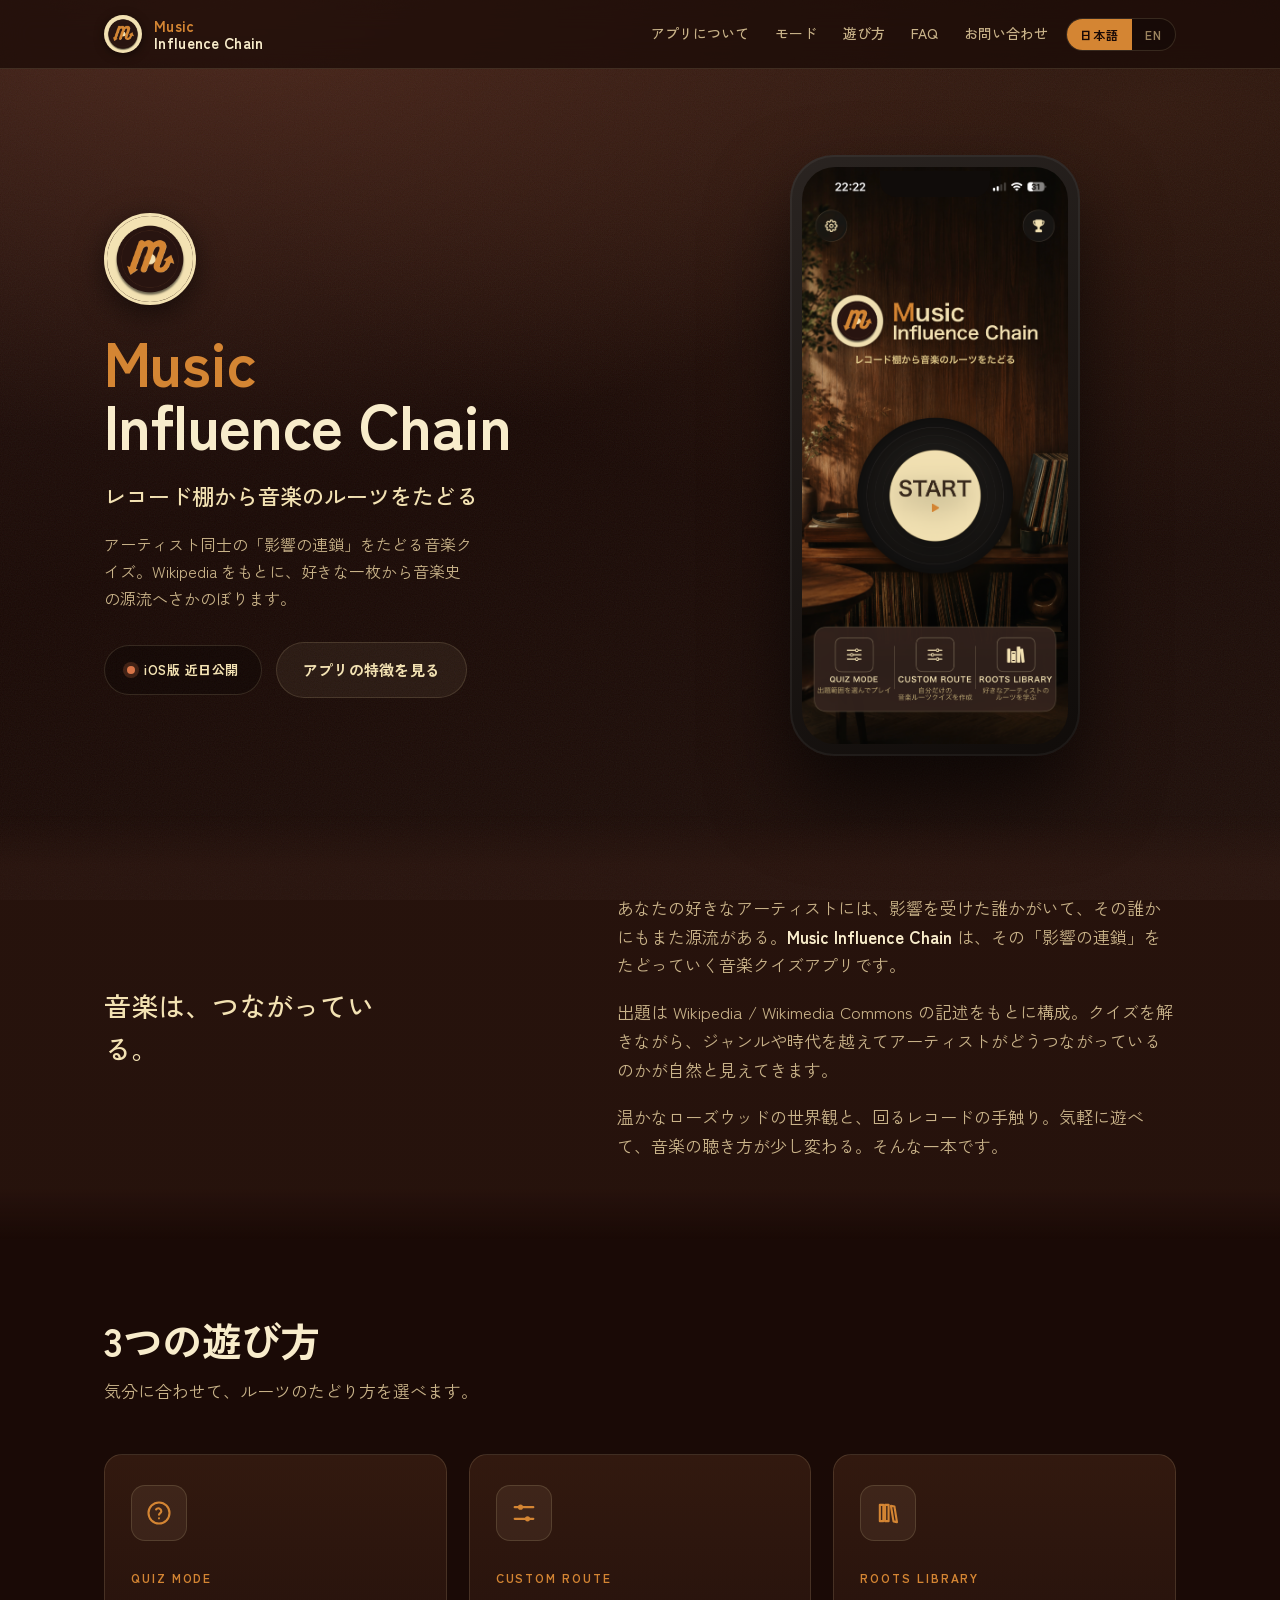
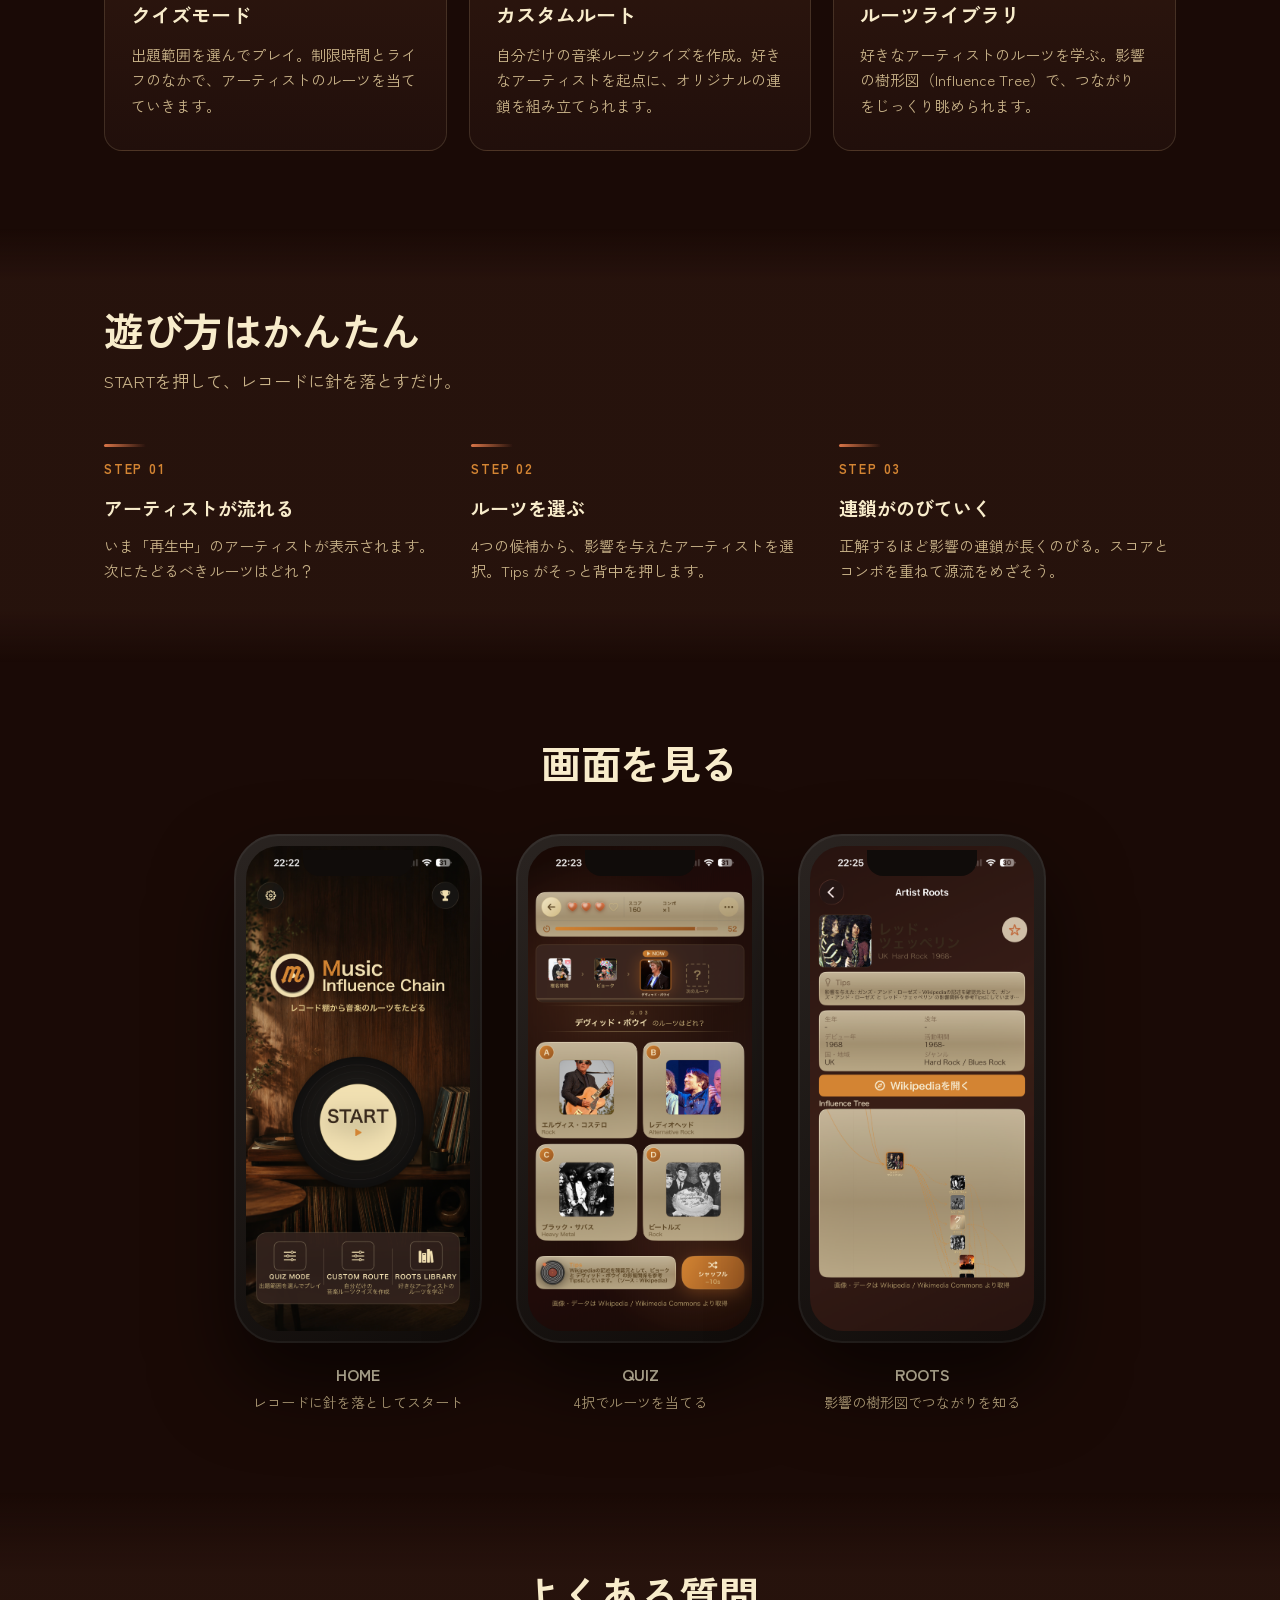
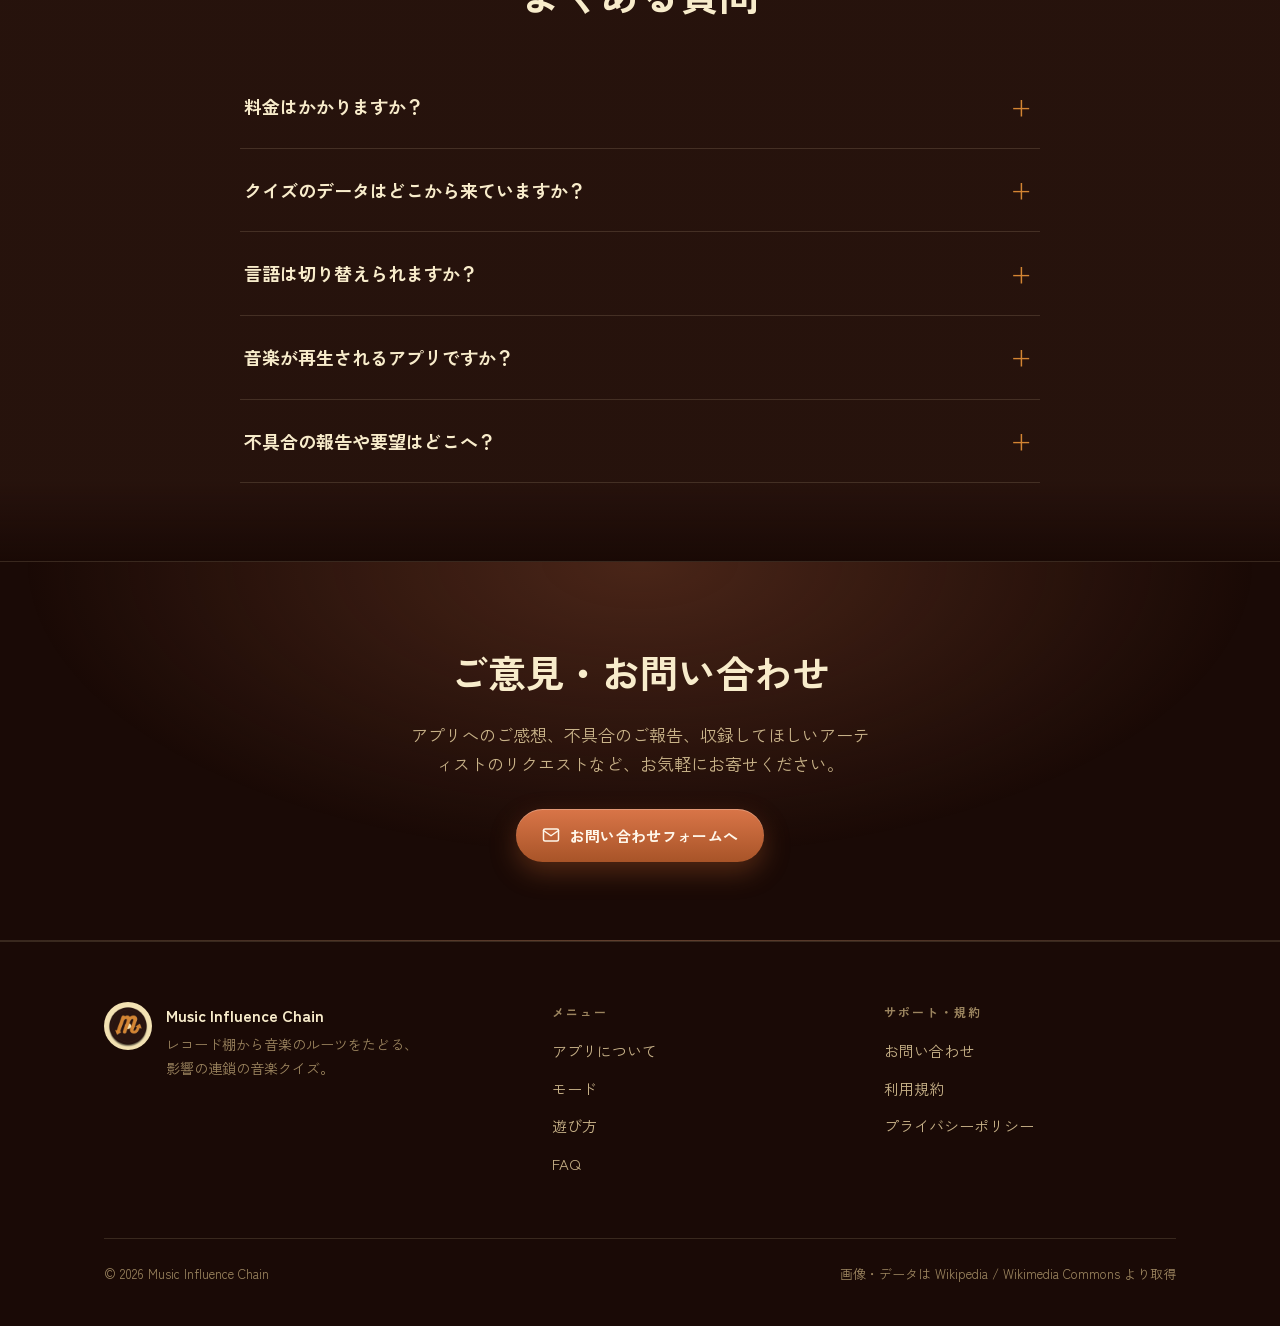
==== index.html @ d3d1826c "LPサイトの全ファイルを追加（index.html、プライバシーポリシー、利用規約、assets） Co-Authored-By: Claude Sonnet 4.6 <noreply@anthrop" ====
<!DOCTYPE html>
<html lang="ja" data-lang="ja">
<head>
  <meta charset="UTF-8" />
  <meta name="viewport" content="width=device-width, initial-scale=1.0" />
  <title>Music Influence Chain</title>
  <meta name="description" content="アーティスト同士の影響の連鎖をたどる音楽クイズアプリ。Wikipedia をもとに、好きな一枚から音楽史の源流へ。 / A music quiz tracing the chain of influence between artists." />
  <link rel="icon" type="image/png" href="assets/img/logo.png" />
  <link rel="preconnect" href="https://fonts.googleapis.com" />
  <link rel="preconnect" href="https://fonts.gstatic.com" crossorigin />
  <link href="https://fonts.googleapis.com/css2?family=Zen+Kaku+Gothic+New:wght@400;500;700;900&display=swap" rel="stylesheet" />
  <link rel="stylesheet" href="assets/css/style.css?v=2" />
</head>
<body data-title-ja="Music Influence Chain — 音楽のルーツをたどる" data-title-en="Music Influence Chain — Trace the roots of music">
  <div class="bg-ambient"></div>
  <div class="bg-grain"></div>

  <!-- ============ Header ============ -->
  <header class="site-header">
    <div class="wrap">
      <a class="brand" href="index.html">
        <img src="assets/img/logo.png" alt="Music Influence Chain" />
        <span class="brand-name"><b>Music</b><br />Influence Chain</span>
      </a>
      <nav class="nav">
        <a href="#about"><span class="lang-ja">アプリについて</span><span class="lang-en">About</span></a>
        <a href="#modes"><span class="lang-ja">モード</span><span class="lang-en">Modes</span></a>
        <a href="#how"><span class="lang-ja">遊び方</span><span class="lang-en">How it works</span></a>
        <a href="#faq"><span class="lang-ja">FAQ</span><span class="lang-en">FAQ</span></a>
        <a href="https://forms.gle/2GQbnnwkBEz3miRp9" target="_blank" rel="noopener"><span class="lang-ja">お問い合わせ</span><span class="lang-en">Contact</span></a>
      </nav>
      <div class="lang-switch" role="group" aria-label="Language">
        <button data-lang="ja" type="button">日本語</button>
        <button data-lang="en" type="button">EN</button>
      </div>
    </div>
  </header>

  <!-- ============ Hero ============ -->
  <section class="hero">
    <div class="wrap">
      <div class="hero-copy reveal">
        <img class="hero-emblem" src="assets/img/logo.png" alt="" />
        <h1><span class="m1">Music</span><span class="m2">Influence Chain</span></h1>
        <p class="tagline">
          <span class="lang-ja">レコード棚から音楽のルーツをたどる</span>
          <span class="lang-en">Trace the roots of music, one record at a time</span>
        </p>
        <p class="sub">
          <span class="lang-ja">アーティスト同士の「影響の連鎖」をたどる音楽クイズ。Wikipedia をもとに、好きな一枚から音楽史の源流へさかのぼります。</span>
          <span class="lang-en">A music quiz that follows the chain of influence between artists. Powered by Wikipedia, it lets you start from a record you love and travel back to the source of music history.</span>
        </p>
        <div class="hero-cta">
          <span class="coming-soon">
            <span class="dot"></span>
            <span class="lang-ja">iOS版 近日公開</span>
            <span class="lang-en">Coming soon on iOS</span>
          </span>
          <a class="btn btn-ghost" href="#about">
            <span class="lang-ja">アプリの特徴を見る</span>
            <span class="lang-en">See what it does</span>
          </a>
        </div>
      </div>
      <div class="hero-art reveal">
        <div class="phone phone-float">
          <img src="assets/img/screen-home.png" alt="Music Influence Chain home screen" />
        </div>
      </div>
    </div>
  </section>

  <!-- ============ About ============ -->
  <section id="about" class="section-alt">
    <div class="wrap about-grid">
      <p class="lead reveal">
        <span class="lang-ja">音楽は、つながっている。</span>
        <span class="lang-en">All music is connected.</span>
      </p>
      <div class="body reveal">
        <p>
          <span class="lang-ja">あなたの好きなアーティストには、影響を受けた誰かがいて、その誰かにもまた源流がある。<strong>Music Influence Chain</strong> は、その「影響の連鎖」をたどっていく音楽クイズアプリです。</span>
          <span class="lang-en">Every artist you love was shaped by someone before them — and that someone had roots too. <strong>Music Influence Chain</strong> is a music quiz app for tracing those chains of influence, link by link.</span>
        </p>
        <p>
          <span class="lang-ja">出題は Wikipedia / Wikimedia Commons の記述をもとに構成。クイズを解きながら、ジャンルや時代を越えてアーティストがどうつながっているのかが自然と見えてきます。</span>
          <span class="lang-en">Questions are built from descriptions on Wikipedia and Wikimedia Commons. As you play, you start to see how artists connect across genres and eras — naturally, without studying.</span>
        </p>
        <p>
          <span class="lang-ja">温かなローズウッドの世界観と、回るレコードの手触り。気軽に遊べて、音楽の聴き方が少し変わる。そんな一本です。</span>
          <span class="lang-en">Wrapped in a warm rosewood world and the tactile feel of a spinning record, it's easy to pick up — and it just might change how you listen to music.</span>
        </p>
      </div>
    </div>
  </section>

  <!-- ============ Modes ============ -->
  <section id="modes">
    <div class="wrap">
      <div class="section-head reveal">
        <h2>
          <span class="lang-ja">3つの遊び方</span>
          <span class="lang-en">Three ways to play</span>
        </h2>
        <p>
          <span class="lang-ja">気分に合わせて、ルーツのたどり方を選べます。</span>
          <span class="lang-en">Pick how you want to trace the roots, depending on your mood.</span>
        </p>
      </div>
      <div class="modes">
        <div class="mode-card reveal">
          <div class="mode-ico">
            <svg viewBox="0 0 24 24" fill="none" stroke="currentColor" stroke-width="1.8" stroke-linecap="round" stroke-linejoin="round"><circle cx="12" cy="12" r="9"/><path d="M9.5 9a2.5 2.5 0 0 1 4.5 1.5c0 1.5-2 2-2 3"/><line x1="12" y1="16.5" x2="12" y2="16.6"/></svg>
          </div>
          <span class="tag">Quiz Mode</span>
          <h3>
            <span class="lang-ja">クイズモード</span>
            <span class="lang-en">Quiz Mode</span>
          </h3>
          <p>
            <span class="lang-ja">出題範囲を選んでプレイ。制限時間とライフのなかで、アーティストのルーツを当てていきます。</span>
            <span class="lang-en">Choose a category and play. Race against the clock and your lives to guess each artist's roots.</span>
          </p>
        </div>
        <div class="mode-card reveal">
          <div class="mode-ico">
            <svg viewBox="0 0 24 24" fill="none" stroke="currentColor" stroke-width="1.8" stroke-linecap="round" stroke-linejoin="round"><line x1="4" y1="7" x2="20" y2="7"/><circle cx="9" cy="7" r="2.2" fill="currentColor" stroke="none"/><line x1="4" y1="17" x2="20" y2="17"/><circle cx="15" cy="17" r="2.2" fill="currentColor" stroke="none"/></svg>
          </div>
          <span class="tag">Custom Route</span>
          <h3>
            <span class="lang-ja">カスタムルート</span>
            <span class="lang-en">Custom Route</span>
          </h3>
          <p>
            <span class="lang-ja">自分だけの音楽ルーツクイズを作成。好きなアーティストを起点に、オリジナルの連鎖を組み立てられます。</span>
            <span class="lang-en">Build your own music-roots quiz. Start from any artist you like and assemble your own chain of influence.</span>
          </p>
        </div>
        <div class="mode-card reveal">
          <div class="mode-ico">
            <svg viewBox="0 0 24 24" fill="none" stroke="currentColor" stroke-width="1.8" stroke-linecap="round" stroke-linejoin="round"><path d="M5 5h3v14H5z"/><path d="M9.5 5h3v14h-3z"/><path d="M14.5 5.8l3 .6 2.2 13.4-3-.6z"/></svg>
          </div>
          <span class="tag">Roots Library</span>
          <h3>
            <span class="lang-ja">ルーツライブラリ</span>
            <span class="lang-en">Roots Library</span>
          </h3>
          <p>
            <span class="lang-ja">好きなアーティストのルーツを学ぶ。影響の樹形図（Influence Tree）で、つながりをじっくり眺められます。</span>
            <span class="lang-en">Study the roots of your favourite artists. Explore the connections at your own pace with the Influence Tree.</span>
          </p>
        </div>
      </div>
    </div>
  </section>

  <!-- ============ How it works ============ -->
  <section id="how" class="section-alt">
    <div class="wrap">
      <div class="section-head reveal">
        <h2>
          <span class="lang-ja">遊び方はかんたん</span>
          <span class="lang-en">How it works</span>
        </h2>
        <p>
          <span class="lang-ja">STARTを押して、レコードに針を落とすだけ。</span>
          <span class="lang-en">Hit START and drop the needle — that's it.</span>
        </p>
      </div>
      <div class="steps">
        <div class="step reveal">
          <span class="num">STEP 01</span>
          <h3>
            <span class="lang-ja">アーティストが流れる</span>
            <span class="lang-en">An artist appears</span>
          </h3>
          <p>
            <span class="lang-ja">いま「再生中」のアーティストが表示されます。次にたどるべきルーツはどれ？</span>
            <span class="lang-en">The artist that's "now playing" is shown. Which one are their roots?</span>
          </p>
        </div>
        <div class="step reveal">
          <span class="num">STEP 02</span>
          <h3>
            <span class="lang-ja">ルーツを選ぶ</span>
            <span class="lang-en">Choose the root</span>
          </h3>
          <p>
            <span class="lang-ja">4つの候補から、影響を与えたアーティストを選択。Tips がそっと背中を押します。</span>
            <span class="lang-en">Pick the artist who influenced them from four candidates. Tips give you a gentle nudge.</span>
          </p>
        </div>
        <div class="step reveal">
          <span class="num">STEP 03</span>
          <h3>
            <span class="lang-ja">連鎖がのびていく</span>
            <span class="lang-en">The chain grows</span>
          </h3>
          <p>
            <span class="lang-ja">正解するほど影響の連鎖が長くのびる。スコアとコンボを重ねて源流をめざそう。</span>
            <span class="lang-en">Each correct answer extends the chain. Stack up score and combos as you reach for the source.</span>
          </p>
        </div>
      </div>
    </div>
  </section>

  <!-- ============ Screenshots ============ -->
  <section id="screens">
    <div class="wrap">
      <div class="section-head reveal" style="margin-left:auto;margin-right:auto;text-align:center;">
        <h2>
          <span class="lang-ja">画面を見る</span>
          <span class="lang-en">A look inside</span>
        </h2>
      </div>
      <div class="shots">
        <figure class="reveal">
          <div class="phone"><img src="assets/img/screen-home.png" alt="Home screen" /></div>
          <figcaption>
            <b>HOME</b>
            <span class="lang-ja">レコードに針を落としてスタート</span>
            <span class="lang-en">Drop the needle to start</span>
          </figcaption>
        </figure>
        <figure class="reveal">
          <div class="phone"><img src="assets/img/screen-quiz.png" alt="Quiz screen" /></div>
          <figcaption>
            <b>QUIZ</b>
            <span class="lang-ja">4択でルーツを当てる</span>
            <span class="lang-en">Guess the roots from four choices</span>
          </figcaption>
        </figure>
        <figure class="reveal">
          <div class="phone"><img src="assets/img/screen-roots.png" alt="Artist roots screen" /></div>
          <figcaption>
            <b>ROOTS</b>
            <span class="lang-ja">影響の樹形図でつながりを知る</span>
            <span class="lang-en">See connections in the Influence Tree</span>
          </figcaption>
        </figure>
      </div>
    </div>
  </section>

  <!-- ============ FAQ ============ -->
  <section id="faq" class="section-alt">
    <div class="wrap">
      <div class="section-head reveal" style="margin-left:auto;margin-right:auto;text-align:center;">
        <h2>
          <span class="lang-ja">よくある質問</span>
          <span class="lang-en">Frequently asked questions</span>
        </h2>
      </div>
      <div class="faq reveal">
        <details>
          <summary>
            <span class="lang-ja">料金はかかりますか？</span>
            <span class="lang-en">Is the app free?</span>
          </summary>
          <div class="ans">
            <span class="lang-ja">基本プレイは無料です。すべてのモードを気軽にお楽しみいただけます。</span>
            <span class="lang-en">Core gameplay is free, and all modes are available to enjoy right away.</span>
          </div>
        </details>
        <details>
          <summary>
            <span class="lang-ja">クイズのデータはどこから来ていますか？</span>
            <span class="lang-en">Where does the quiz data come from?</span>
          </summary>
          <div class="ans">
            <span class="lang-ja">アーティスト情報や画像は Wikipedia / Wikimedia Commons の記述をもとに構成しています。影響関係も Wikipedia の記述を確認元として参考にしています。</span>
            <span class="lang-en">Artist information and images are based on Wikipedia and Wikimedia Commons. Influence relationships also reference descriptions on Wikipedia as their source.</span>
          </div>
        </details>
        <details>
          <summary>
            <span class="lang-ja">言語は切り替えられますか？</span>
            <span class="lang-en">Can I change the language?</span>
          </summary>
          <div class="ans">
            <span class="lang-ja">はい。アプリの設定画面、およびこのサイト右上の切り替えから日本語・英語を選べます。</span>
            <span class="lang-en">Yes. You can switch between Japanese and English from the app's settings screen, and from the toggle at the top right of this site.</span>
          </div>
        </details>
        <details>
          <summary>
            <span class="lang-ja">音楽が再生されるアプリですか？</span>
            <span class="lang-en">Does the app play music?</span>
          </summary>
          <div class="ans">
            <span class="lang-ja">楽曲そのものを再生するアプリではありません。アーティスト同士の影響関係を「クイズ」として楽しむアプリです。</span>
            <span class="lang-en">It doesn't stream songs themselves. It's a game for enjoying the influence relationships between artists as a quiz.</span>
          </div>
        </details>
        <details>
          <summary>
            <span class="lang-ja">不具合の報告や要望はどこへ？</span>
            <span class="lang-en">How do I report a bug or request a feature?</span>
          </summary>
          <div class="ans">
            <span class="lang-ja">下記のお問い合わせフォームよりお気軽にお寄せください。<a href="https://forms.gle/2GQbnnwkBEz3miRp9" target="_blank" rel="noopener">お問い合わせフォームを開く</a></span>
            <span class="lang-en">Please send anything via our contact form. <a href="https://forms.gle/2GQbnnwkBEz3miRp9" target="_blank" rel="noopener">Open the contact form</a></span>
          </div>
        </details>
      </div>
    </div>
  </section>

  <!-- ============ CTA band ============ -->
  <section class="cta-band">
    <div class="wrap reveal">
      <h2>
        <span class="lang-ja">ご意見・お問い合わせ</span>
        <span class="lang-en">Questions or feedback?</span>
      </h2>
      <p>
        <span class="lang-ja">アプリへのご感想、不具合のご報告、収録してほしいアーティストのリクエストなど、お気軽にお寄せください。</span>
        <span class="lang-en">We'd love to hear your impressions, bug reports, or requests for artists you'd like to see added.</span>
      </p>
      <a class="btn btn-primary" href="https://forms.gle/2GQbnnwkBEz3miRp9" target="_blank" rel="noopener">
        <svg width="18" height="18" viewBox="0 0 24 24" fill="none" stroke="currentColor" stroke-width="2" stroke-linecap="round" stroke-linejoin="round"><path d="M4 4h16v16H4z" opacity="0"/><path d="M22 6l-10 7L2 6"/><rect x="2" y="4" width="20" height="16" rx="2"/></svg>
        <span class="lang-ja">お問い合わせフォームへ</span>
        <span class="lang-en">Open the contact form</span>
      </a>
    </div>
  </section>

  <!-- ============ Footer ============ -->
  <footer class="site-footer">
    <div class="wrap">
      <div class="footer-grid">
        <div class="footer-brand">
          <img src="assets/img/logo.png" alt="" />
          <div>
            <div class="ft-name">Music Influence Chain</div>
            <p class="ft-desc">
              <span class="lang-ja">レコード棚から音楽のルーツをたどる、影響の連鎖の音楽クイズ。</span>
              <span class="lang-en">A music quiz tracing the chain of influence, from the record shelf to the roots.</span>
            </p>
          </div>
        </div>
        <div class="footer-col">
          <h4><span class="lang-ja">メニュー</span><span class="lang-en">Explore</span></h4>
          <a href="#about"><span class="lang-ja">アプリについて</span><span class="lang-en">About</span></a>
          <a href="#modes"><span class="lang-ja">モード</span><span class="lang-en">Modes</span></a>
          <a href="#how"><span class="lang-ja">遊び方</span><span class="lang-en">How it works</span></a>
          <a href="#faq"><span class="lang-ja">FAQ</span><span class="lang-en">FAQ</span></a>
        </div>
        <div class="footer-col">
          <h4><span class="lang-ja">サポート・規約</span><span class="lang-en">Support &amp; Legal</span></h4>
          <a href="https://forms.gle/2GQbnnwkBEz3miRp9" target="_blank" rel="noopener"><span class="lang-ja">お問い合わせ</span><span class="lang-en">Contact</span></a>
          <a href="terms.html"><span class="lang-ja">利用規約</span><span class="lang-en">Terms of Service</span></a>
          <a href="privacy.html"><span class="lang-ja">プライバシーポリシー</span><span class="lang-en">Privacy Policy</span></a>
        </div>
      </div>
      <div class="footer-bottom">
        <span>© 2026 Music Influence Chain</span>
        <span>
          <span class="lang-ja">画像・データは Wikipedia / Wikimedia Commons より取得</span>
          <span class="lang-en">Images &amp; data sourced from Wikipedia / Wikimedia Commons</span>
        </span>
      </div>
    </div>
  </footer>

  <script src="assets/js/i18n.js?v=2"></script>
</body>
</html>
---- assets/css/style.css ----
/* ============================================================
   Music Influence Chain — LP styles
   Palette lifted from the app's MICTheme (rosewood / cream / terra)
   ============================================================ */

:root {
  /* Rosewood ambient */
  --rosewood-1: #1a0a06;
  --rosewood-2: #281410;
  --rosewood-3: #3a1f17;
  --rosewood-4: #4a2818;
  --rosewood-grain: #6a3825;

  /* Cream surfaces / text */
  --cream: #f3e2b3;
  --cream-deep: #e0c98a;
  --cream-soft: #f8eccb;

  /* Accents */
  --accent: #d48533;
  --accent-deep: #945421;
  --terra: #d97548;
  --terra-deep: #a85428;

  --ink: #38291c;
  --ink-soft: #5a4423;

  /* Derived */
  --text: #f1e3c2;
  --text-dim: #c9b389;
  --text-faint: #9c855f;
  --line: rgba(243, 226, 179, 0.14);
  --panel: rgba(58, 31, 23, 0.55);
  --panel-2: rgba(74, 40, 24, 0.4);

  --radius: 18px;
  --radius-sm: 12px;
  --maxw: 1120px;

  --font-jp: "Zen Kaku Gothic New", "Hiragino Sans", "Hiragino Kaku Gothic ProN",
    "Yu Gothic", system-ui, sans-serif;
  --font-display: "Zen Kaku Gothic New", "Hiragino Sans", system-ui, sans-serif;
}

* { box-sizing: border-box; }

html { scroll-behavior: smooth; }

body {
  margin: 0;
  font-family: var(--font-jp);
  color: var(--text);
  background: var(--rosewood-1);
  -webkit-font-smoothing: antialiased;
  text-rendering: optimizeLegibility;
  line-height: 1.7;
  overflow-x: hidden;
}

/* Ambient rosewood backdrop + grain */
.bg-ambient {
  position: fixed;
  inset: 0;
  z-index: -2;
  background:
    radial-gradient(120% 90% at 18% 0%, rgba(106, 56, 37, 0.55), transparent 55%),
    radial-gradient(120% 80% at 90% 12%, rgba(74, 40, 24, 0.5), transparent 60%),
    linear-gradient(160deg, #281410 0%, #1a0a06 45%, #20100b 100%);
}
.bg-grain {
  position: fixed;
  inset: 0;
  z-index: -1;
  opacity: 0.06;
  pointer-events: none;
  background-image: url("data:image/svg+xml,%3Csvg xmlns='http://www.w3.org/2000/svg' width='160' height='160'%3E%3Cfilter id='n'%3E%3CfeTurbulence type='fractalNoise' baseFrequency='0.85' numOctaves='2' stitchTiles='stitch'/%3E%3C/filter%3E%3Crect width='100%25' height='100%25' filter='url(%23n)'/%3E%3C/svg%3E");
}

img { max-width: 100%; display: block; }
a { color: inherit; }

.wrap {
  width: 100%;
  max-width: var(--maxw);
  margin: 0 auto;
  padding: 0 24px;
}

/* Lang visibility — controlled by <html data-lang> */
[data-lang="ja"] .lang-en { display: none; }
[data-lang="en"] .lang-ja { display: none; }

/* ---------- Header ---------- */
.site-header {
  position: sticky;
  top: 0;
  z-index: 50;
  backdrop-filter: blur(14px);
  background: rgba(26, 10, 6, 0.72);
  border-bottom: 1px solid var(--line);
}
.site-header .wrap {
  display: flex;
  align-items: center;
  gap: 18px;
  height: 68px;
}
.brand {
  display: flex;
  align-items: center;
  gap: 12px;
  text-decoration: none;
  margin-right: auto;
}
.brand img { width: 38px; height: 38px; border-radius: 50%; box-shadow: 0 2px 10px rgba(0,0,0,.5); }
.brand .brand-name {
  font-weight: 700;
  font-size: 15px;
  letter-spacing: 0.02em;
  line-height: 1.15;
  color: var(--cream-soft);
}
.brand .brand-name b { color: var(--accent); }

.nav {
  display: flex;
  align-items: center;
  gap: 26px;
}
.nav a {
  text-decoration: none;
  color: var(--text-dim);
  font-size: 14px;
  font-weight: 500;
  transition: color 0.2s;
}
.nav a:hover { color: var(--cream-soft); }

.lang-switch {
  display: inline-flex;
  border: 1px solid var(--line);
  border-radius: 999px;
  overflow: hidden;
  background: rgba(0,0,0,0.25);
}
.lang-switch button {
  appearance: none;
  border: 0;
  background: transparent;
  color: var(--text-faint);
  font-family: inherit;
  font-size: 12px;
  font-weight: 700;
  letter-spacing: 0.08em;
  padding: 7px 13px;
  cursor: pointer;
  transition: 0.2s;
}
.lang-switch button.active {
  background: var(--accent);
  color: #1a0a06;
}

.nav-toggle { display: none; }

/* ---------- Buttons ---------- */
.btn {
  display: inline-flex;
  align-items: center;
  gap: 10px;
  text-decoration: none;
  font-weight: 700;
  font-size: 15px;
  letter-spacing: 0.02em;
  padding: 14px 26px;
  border-radius: 999px;
  border: 0;
  cursor: pointer;
  transition: transform 0.15s ease, box-shadow 0.2s ease, filter 0.2s;
}
.btn-primary {
  background: linear-gradient(180deg, var(--terra), var(--terra-deep));
  color: #fff7ea;
  box-shadow: 0 10px 26px rgba(168, 84, 40, 0.4), inset 0 1px 0 rgba(255,255,255,.25);
}
.btn-primary:hover { transform: translateY(-2px); filter: brightness(1.05); }
.btn-ghost {
  background: rgba(243, 226, 179, 0.06);
  color: var(--cream);
  border: 1px solid var(--line);
}
.btn-ghost:hover { background: rgba(243, 226, 179, 0.12); }

.eyebrow {
  display: inline-block;
  font-size: 12px;
  font-weight: 700;
  letter-spacing: 0.22em;
  text-transform: uppercase;
  color: var(--accent);
  margin-bottom: 16px;
}

/* ---------- Hero ---------- */
.hero {
  position: relative;
  padding: 86px 0 60px;
}
.hero .wrap {
  display: grid;
  grid-template-columns: 1.05fr 0.95fr;
  gap: 56px;
  align-items: center;
}
.hero-emblem {
  width: 92px;
  height: 92px;
  border-radius: 50%;
  border: 3px solid var(--cream);
  box-shadow: 0 8px 30px rgba(0,0,0,.55);
  margin-bottom: 24px;
}
.hero h1 {
  margin: 0;
  font-size: clamp(38px, 6vw, 62px);
  line-height: 1.02;
  letter-spacing: -0.01em;
  font-weight: 700;
}
.hero h1 .m1 { color: var(--accent); }
.hero h1 .m2 { color: var(--cream-soft); display: block; }
.hero .tagline {
  margin: 22px 0 8px;
  font-size: clamp(17px, 2.2vw, 22px);
  color: var(--cream);
  font-weight: 500;
}
.hero .sub {
  color: var(--text-dim);
  font-size: 16px;
  max-width: 46ch;
}
.hero-cta {
  display: flex;
  gap: 14px;
  align-items: center;
  flex-wrap: wrap;
  margin-top: 30px;
}
.coming-soon {
  display: inline-flex;
  align-items: center;
  gap: 9px;
  font-size: 13px;
  font-weight: 700;
  letter-spacing: 0.04em;
  color: var(--cream);
  padding: 13px 22px;
  border-radius: 999px;
  border: 1px solid var(--line);
  background: rgba(0,0,0,0.25);
}
.coming-soon .dot {
  width: 8px; height: 8px; border-radius: 50%;
  background: var(--terra);
  box-shadow: 0 0 0 4px rgba(217, 117, 72, 0.22);
}

/* Phone mock */
.phone {
  position: relative;
  width: 290px;
  margin: 0 auto;
  border-radius: 44px;
  padding: 12px;
  background: linear-gradient(150deg, #2a2421, #100c0a);
  box-shadow: 0 40px 80px rgba(0,0,0,.6), inset 0 0 0 2px rgba(255,255,255,.05);
}
.phone::before {
  content: "";
  position: absolute;
  top: 16px; left: 50%; transform: translateX(-50%);
  width: 110px; height: 26px;
  background: #100c0a;
  border-radius: 0 0 16px 16px;
  z-index: 2;
}
.phone img {
  border-radius: 33px;
  width: 100%;
}
.phone-float { animation: float 6s ease-in-out infinite; }
@keyframes float {
  0%,100% { transform: translateY(0); }
  50% { transform: translateY(-14px); }
}

/* ---------- Sections ---------- */
section { padding: 78px 0; }
.section-head { max-width: 640px; margin-bottom: 48px; }
.section-head h2 {
  margin: 0 0 14px;
  font-size: clamp(28px, 4vw, 40px);
  line-height: 1.15;
  color: var(--cream-soft);
  font-weight: 700;
  letter-spacing: -0.01em;
}
.section-head p { margin: 0; color: var(--text-dim); font-size: 17px; }

.section-alt {
  background:
    linear-gradient(180deg, transparent, rgba(58,31,23,0.4) 12%, rgba(58,31,23,0.4) 88%, transparent);
}

/* About / lead */
.lead {
  font-size: clamp(20px, 2.6vw, 27px);
  line-height: 1.6;
  color: var(--cream);
  font-weight: 500;
  max-width: 22ch;
}
.about-grid {
  display: grid;
  grid-template-columns: 0.9fr 1.1fr;
  gap: 56px;
  align-items: center;
}
.about-grid .body p { color: var(--text-dim); font-size: 17px; margin: 0 0 18px; }
.about-grid .body p:last-child { margin-bottom: 0; }
.about-grid .body strong { color: var(--cream-soft); font-weight: 700; }

/* ---------- Mode cards ---------- */
.modes {
  display: grid;
  grid-template-columns: repeat(3, 1fr);
  gap: 22px;
}
.mode-card {
  background: linear-gradient(180deg, rgba(74,40,24,0.5), rgba(40,20,16,0.5));
  border: 1px solid var(--line);
  border-radius: var(--radius);
  padding: 30px 26px 32px;
  position: relative;
  overflow: hidden;
  transition: transform 0.2s, border-color 0.2s;
}
.mode-card:hover { transform: translateY(-4px); border-color: rgba(212,133,51,0.4); }
.mode-ico {
  width: 56px; height: 56px;
  display: grid; place-items: center;
  border-radius: 14px;
  background: rgba(243,226,179,0.07);
  border: 1px solid var(--line);
  color: var(--accent);
  margin-bottom: 22px;
}
.mode-ico svg { width: 28px; height: 28px; }
.mode-card .tag {
  font-size: 12px;
  font-weight: 700;
  letter-spacing: 0.16em;
  text-transform: uppercase;
  color: var(--accent);
}
.mode-card h3 {
  margin: 8px 0 10px;
  font-size: 20px;
  color: var(--cream-soft);
  font-weight: 700;
}
.mode-card p { margin: 0; color: var(--text-dim); font-size: 15px; }

/* ---------- Steps ---------- */
.steps {
  display: grid;
  grid-template-columns: repeat(3, 1fr);
  gap: 30px;
  counter-reset: step;
}
.step { position: relative; padding-top: 14px; }
.step .num {
  font-size: 13px;
  font-weight: 700;
  letter-spacing: 0.14em;
  color: var(--accent);
  display: block;
  margin-bottom: 12px;
}
.step h3 { margin: 0 0 8px; font-size: 19px; color: var(--cream-soft); }
.step p { margin: 0; color: var(--text-dim); font-size: 15px; }
.step::before {
  content: "";
  position: absolute;
  top: 0; left: 0;
  width: 42px; height: 3px;
  background: linear-gradient(90deg, var(--terra), transparent);
  border-radius: 3px;
}

/* ---------- Screenshot gallery ---------- */
.shots {
  display: flex;
  gap: 34px;
  justify-content: center;
  flex-wrap: wrap;
}
.shots .phone { width: 248px; }
.shots figure { margin: 0; text-align: center; }
.shots figcaption {
  margin-top: 18px;
  font-size: 14px;
  color: var(--text-dim);
}
.shots figcaption b { display: block; color: var(--cream-soft); font-size: 16px; font-weight: 700; margin-bottom: 3px; }

/* ---------- FAQ ---------- */
.faq { max-width: 800px; margin: 0 auto; }
.faq details {
  border-bottom: 1px solid var(--line);
  padding: 6px 0;
}
.faq summary {
  list-style: none;
  cursor: pointer;
  padding: 20px 44px 20px 4px;
  position: relative;
  font-size: 18px;
  font-weight: 600;
  color: var(--cream-soft);
}
.faq summary::-webkit-details-marker { display: none; }
.faq summary::after {
  content: "+";
  position: absolute;
  right: 8px; top: 50%;
  transform: translateY(-50%);
  font-size: 24px;
  font-weight: 400;
  color: var(--accent);
  transition: transform 0.25s;
}
.faq details[open] summary::after { transform: translateY(-50%) rotate(45deg); }
.faq .ans {
  padding: 0 44px 22px 4px;
  color: var(--text-dim);
  font-size: 16px;
}
.faq .ans a { color: var(--accent); }

/* ---------- CTA band ---------- */
.cta-band {
  text-align: center;
  background:
    radial-gradient(80% 130% at 50% 0%, rgba(106,56,37,0.6), transparent 60%);
  border-top: 1px solid var(--line);
  border-bottom: 1px solid var(--line);
}
.cta-band h2 { font-size: clamp(26px, 4vw, 38px); margin: 0 0 16px; color: var(--cream-soft); }
.cta-band p { color: var(--text-dim); margin: 0 auto 30px; max-width: 52ch; font-size: 17px; }

/* ---------- Footer ---------- */
.site-footer {
  background: var(--rosewood-1);
  border-top: 1px solid var(--line);
  padding: 60px 0 40px;
}
.footer-grid {
  display: grid;
  grid-template-columns: 1.4fr 1fr 1fr;
  gap: 40px;
}
.footer-brand { display: flex; gap: 14px; align-items: flex-start; }
.footer-brand img { width: 48px; height: 48px; border-radius: 50%; }
.footer-brand .ft-name { font-weight: 700; color: var(--cream-soft); font-size: 16px; }
.footer-brand .ft-desc { color: var(--text-faint); font-size: 14px; margin-top: 4px; max-width: 32ch; }
.footer-col h4 {
  font-size: 12px;
  letter-spacing: 0.16em;
  text-transform: uppercase;
  color: var(--text-faint);
  margin: 0 0 16px;
}
.footer-col a {
  display: block;
  text-decoration: none;
  color: var(--text-dim);
  font-size: 15px;
  margin-bottom: 12px;
  transition: color 0.2s;
}
.footer-col a:hover { color: var(--cream-soft); }
.footer-bottom {
  margin-top: 50px;
  padding-top: 24px;
  border-top: 1px solid var(--line);
  display: flex;
  justify-content: space-between;
  gap: 16px;
  flex-wrap: wrap;
  color: var(--text-faint);
  font-size: 13px;
}

/* ---------- Legal pages ---------- */
.legal {
  padding: 64px 0 90px;
}
.legal .wrap { max-width: 820px; }
.legal .back {
  display: inline-flex;
  align-items: center;
  gap: 8px;
  text-decoration: none;
  color: var(--text-dim);
  font-size: 14px;
  font-weight: 600;
  margin-bottom: 30px;
}
.legal .back:hover { color: var(--cream-soft); }
.legal h1 {
  font-size: clamp(30px, 5vw, 44px);
  margin: 0 0 8px;
  color: var(--cream-soft);
}
.legal .updated { color: var(--text-faint); font-size: 14px; margin: 0 0 44px; }
.legal h2 {
  font-size: 21px;
  color: var(--accent);
  margin: 44px 0 14px;
}
.legal h3 { font-size: 17px; color: var(--cream-soft); margin: 28px 0 10px; }
.legal p, .legal li { color: var(--text-dim); font-size: 16px; }
.legal ul, .legal ol { padding-left: 22px; }
.legal li { margin-bottom: 8px; }
.legal a { color: var(--accent); }
.legal .note {
  margin-top: 14px;
  padding: 16px 18px;
  border-radius: var(--radius-sm);
  background: rgba(212,133,51,0.08);
  border: 1px solid rgba(212,133,51,0.25);
  font-size: 14px;
  color: var(--text-dim);
}

/* ---------- Reveal ----------
   Content is always visible — no time-based hiding, so it renders correctly
   in every environment. */
.reveal { opacity: 1; transform: none; }

/* ---------- Responsive ---------- */
@media (max-width: 900px) {
  .hero .wrap { grid-template-columns: 1fr; gap: 40px; text-align: center; }
  .hero-emblem { margin-left: auto; margin-right: auto; }
  .hero .sub { margin-left: auto; margin-right: auto; }
  .hero-cta { justify-content: center; }
  .about-grid { grid-template-columns: 1fr; gap: 28px; }
  .lead { max-width: none; }
  .modes { grid-template-columns: 1fr; }
  .steps { grid-template-columns: 1fr; }
  .footer-grid { grid-template-columns: 1fr 1fr; }
  .footer-brand { grid-column: 1 / -1; }
}
@media (max-width: 640px) {
  .nav { display: none; }
  .footer-grid { grid-template-columns: 1fr; }
}
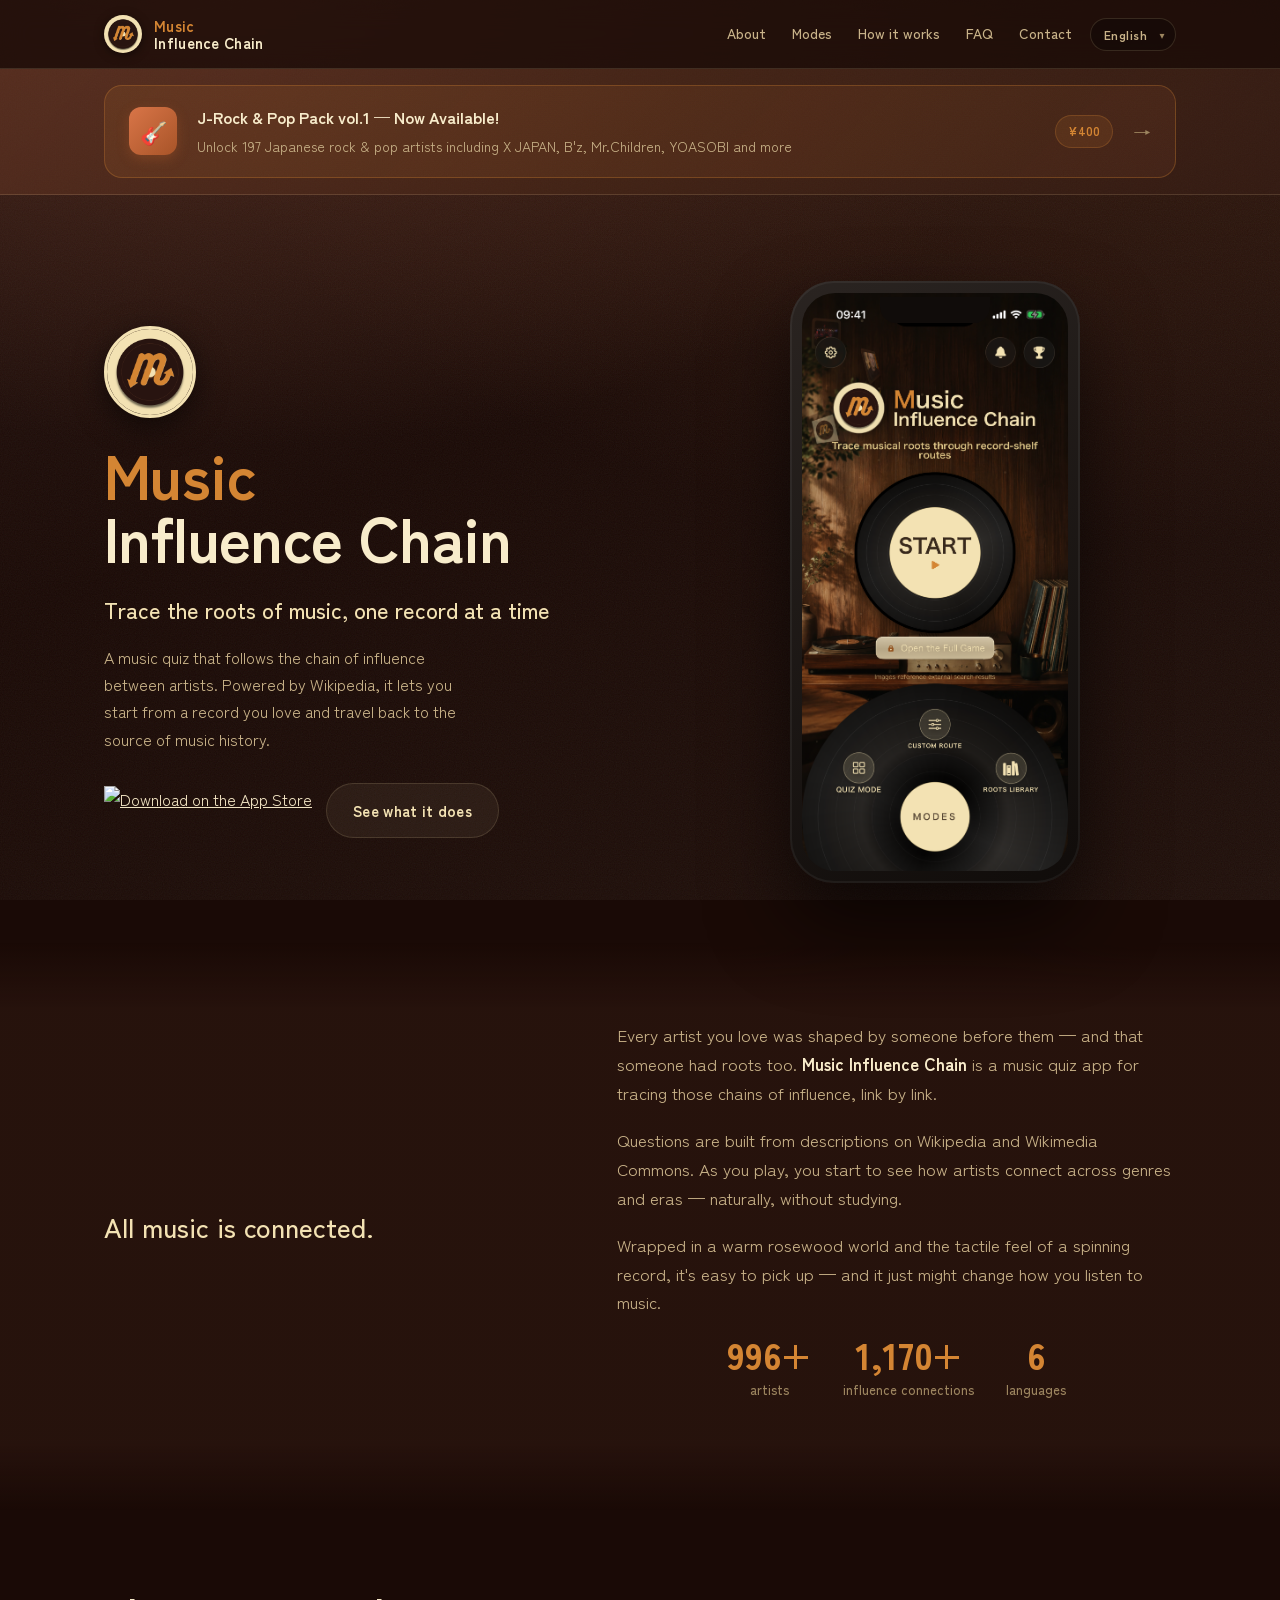
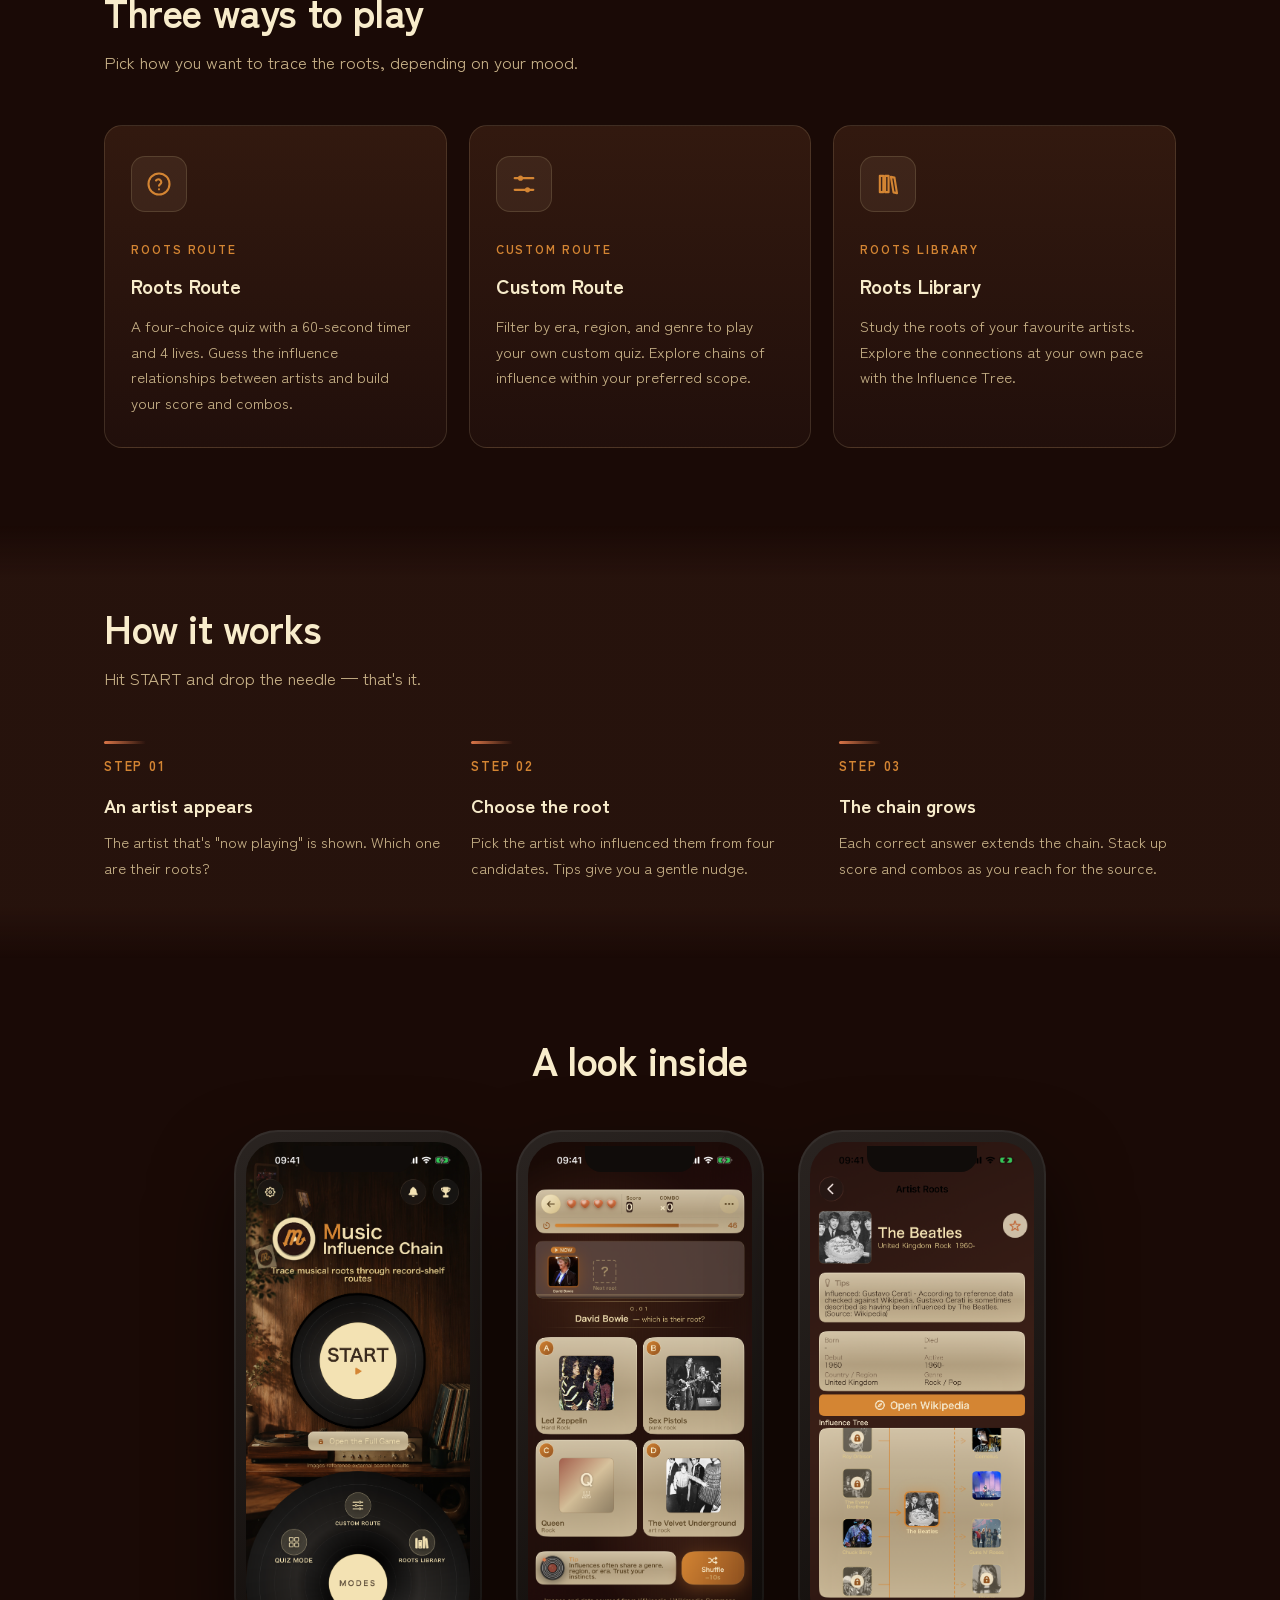
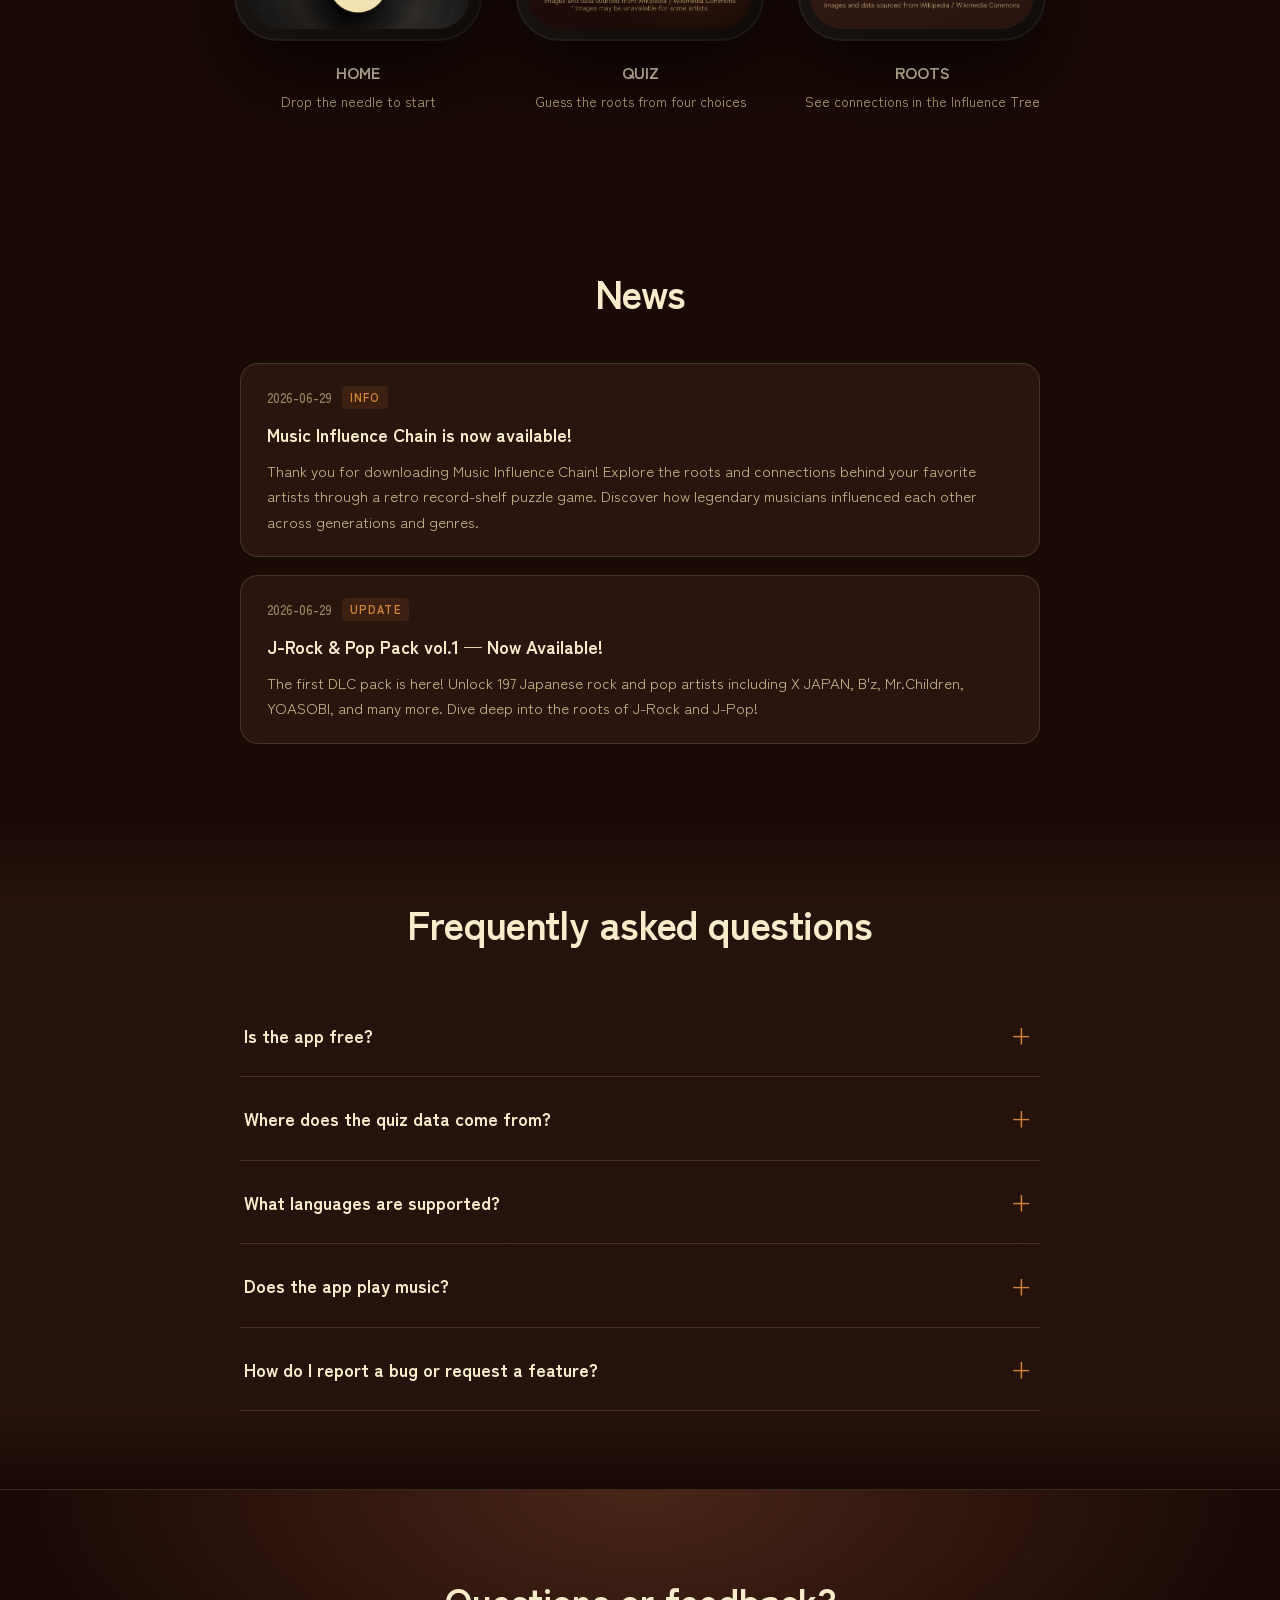
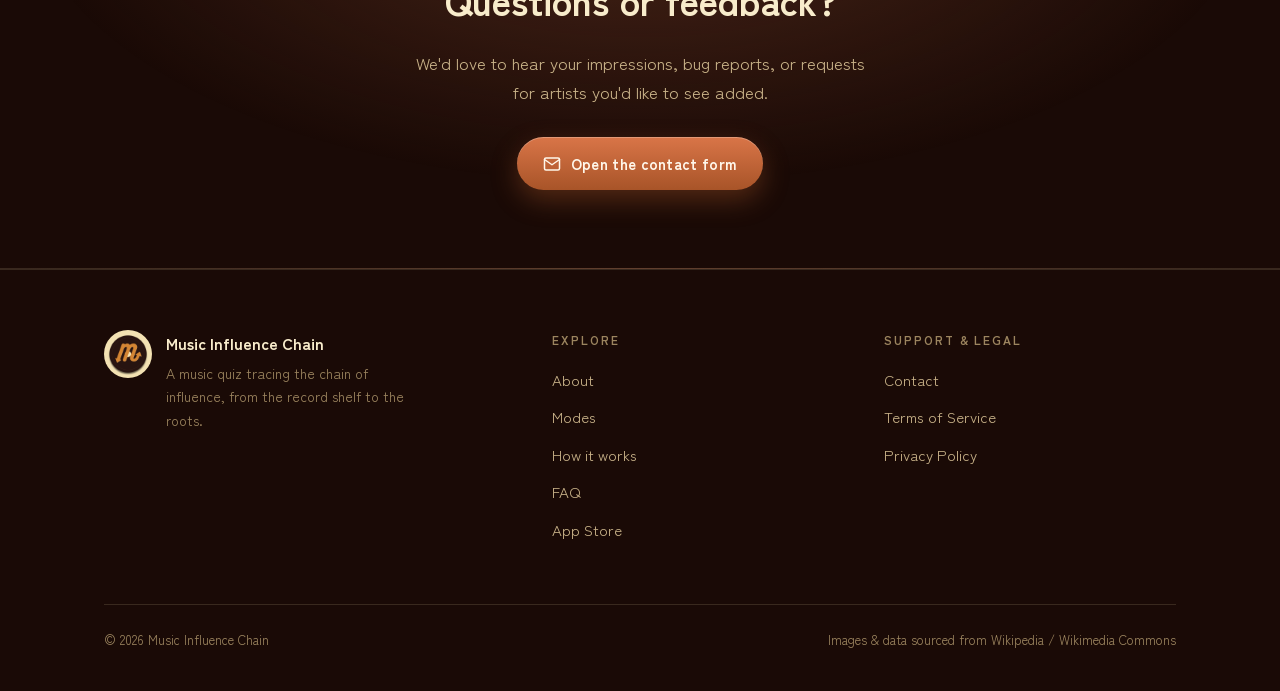
==== commit 20c93c38: "index.htmlを全面更新（6言語化、告知ゾーン、スクショ更新、お知らせ、FAQ修正） Co-Authored-By: Claude Opus 4.6 <noreply@anthropic.com" ====
--- a/index.html
+++ b/index.html
@@ -9,9 +9,16 @@
   <link rel="preconnect" href="https://fonts.googleapis.com" />
   <link rel="preconnect" href="https://fonts.gstatic.com" crossorigin />
   <link href="https://fonts.googleapis.com/css2?family=Zen+Kaku+Gothic+New:wght@400;500;700;900&display=swap" rel="stylesheet" />
-  <link rel="stylesheet" href="assets/css/style.css?v=2" />
+  <link rel="stylesheet" href="assets/css/style.css?v=3" />
 </head>
-<body data-title-ja="Music Influence Chain — 音楽のルーツをたどる" data-title-en="Music Influence Chain — Trace the roots of music">
+<body
+  data-title-ja="Music Influence Chain — 音楽のルーツをたどる"
+  data-title-en="Music Influence Chain — Trace the roots of music"
+  data-title-zh-Hans="Music Influence Chain — 追溯音乐的根源"
+  data-title-zh-Hant="Music Influence Chain — 追溯音樂的根源"
+  data-title-ko="Music Influence Chain — 음악의 뿌리를 따라가다"
+  data-title-es="Music Influence Chain — Descubre las raíces de la música"
+>
   <div class="bg-ambient"></div>
   <div class="bg-grain"></div>
 
@@ -23,18 +30,91 @@
         <span class="brand-name"><b>Music</b><br />Influence Chain</span>
       </a>
       <nav class="nav">
-        <a href="#about"><span class="lang-ja">アプリについて</span><span class="lang-en">About</span></a>
-        <a href="#modes"><span class="lang-ja">モード</span><span class="lang-en">Modes</span></a>
-        <a href="#how"><span class="lang-ja">遊び方</span><span class="lang-en">How it works</span></a>
-        <a href="#faq"><span class="lang-ja">FAQ</span><span class="lang-en">FAQ</span></a>
-        <a href="https://forms.gle/2GQbnnwkBEz3miRp9" target="_blank" rel="noopener"><span class="lang-ja">お問い合わせ</span><span class="lang-en">Contact</span></a>
+        <a href="#about">
+          <span class="lang-ja">アプリについて</span>
+          <span class="lang-en">About</span>
+          <span class="lang-zh-Hans">关于应用</span>
+          <span class="lang-zh-Hant">關於應用</span>
+          <span class="lang-ko">앱 소개</span>
+          <span class="lang-es">Acerca de</span>
+        </a>
+        <a href="#modes">
+          <span class="lang-ja">モード</span>
+          <span class="lang-en">Modes</span>
+          <span class="lang-zh-Hans">模式</span>
+          <span class="lang-zh-Hant">模式</span>
+          <span class="lang-ko">모드</span>
+          <span class="lang-es">Modos</span>
+        </a>
+        <a href="#how">
+          <span class="lang-ja">遊び方</span>
+          <span class="lang-en">How it works</span>
+          <span class="lang-zh-Hans">玩法</span>
+          <span class="lang-zh-Hant">玩法</span>
+          <span class="lang-ko">플레이 방법</span>
+          <span class="lang-es">Cómo jugar</span>
+        </a>
+        <a href="#faq">
+          <span class="lang-ja">FAQ</span>
+          <span class="lang-en">FAQ</span>
+          <span class="lang-zh-Hans">FAQ</span>
+          <span class="lang-zh-Hant">FAQ</span>
+          <span class="lang-ko">FAQ</span>
+          <span class="lang-es">FAQ</span>
+        </a>
+        <a href="https://forms.gle/2GQbnnwkBEz3miRp9" target="_blank" rel="noopener">
+          <span class="lang-ja">お問い合わせ</span>
+          <span class="lang-en">Contact</span>
+          <span class="lang-zh-Hans">联系我们</span>
+          <span class="lang-zh-Hant">聯絡我們</span>
+          <span class="lang-ko">문의</span>
+          <span class="lang-es">Contacto</span>
+        </a>
       </nav>
       <div class="lang-switch" role="group" aria-label="Language">
-        <button data-lang="ja" type="button">日本語</button>
-        <button data-lang="en" type="button">EN</button>
+        <button class="lang-toggle" type="button">
+          <span class="lang-current">日本語</span>
+        </button>
+        <div class="lang-dropdown">
+          <button data-lang="ja" type="button">日本語</button>
+          <button data-lang="en" type="button">English</button>
+          <button data-lang="zh-Hans" type="button">简体中文</button>
+          <button data-lang="zh-Hant" type="button">繁體中文</button>
+          <button data-lang="ko" type="button">한국어</button>
+          <button data-lang="es" type="button">Español</button>
+        </div>
       </div>
     </div>
   </header>
+
+  <!-- ============ Announcement Banner ============ -->
+  <section class="announcement-banner" id="announcements-banner">
+    <div class="wrap">
+      <a href="dlc-jrock-pop-v1.html" class="announcement-card dlc-card">
+        <span class="ann-badge">🎸</span>
+        <div class="ann-body">
+          <p class="ann-title">
+            <span class="lang-ja">J-Rock &amp; Pop Pack vol.1 配信開始！</span>
+            <span class="lang-en">J-Rock &amp; Pop Pack vol.1 — Now Available!</span>
+            <span class="lang-zh-Hans">J-Rock &amp; Pop Pack vol.1 现已推出！</span>
+            <span class="lang-zh-Hant">J-Rock &amp; Pop Pack vol.1 現已推出！</span>
+            <span class="lang-ko">J-Rock &amp; Pop Pack vol.1 출시!</span>
+            <span class="lang-es">¡J-Rock &amp; Pop Pack vol.1 ya disponible!</span>
+          </p>
+          <p class="ann-desc">
+            <span class="lang-ja">X JAPAN、B'z、Mr.Children、YOASOBI など197組の日本のロック・ポップアーティストをアンロック</span>
+            <span class="lang-en">Unlock 197 Japanese rock &amp; pop artists including X JAPAN, B'z, Mr.Children, YOASOBI and more</span>
+            <span class="lang-zh-Hans">解锁197位日本摇滚和流行艺术家，包括X JAPAN、B'z、Mr.Children、YOASOBI等</span>
+            <span class="lang-zh-Hant">解鎖197位日本搖滾和流行藝術家，包括X JAPAN、B'z、Mr.Children、YOASOBI等</span>
+            <span class="lang-ko">X JAPAN, B'z, Mr.Children, YOASOBI 등 197명의 일본 록·팝 아티스트를 잠금 해제</span>
+            <span class="lang-es">Desbloquea 197 artistas de rock y pop japonés incluyendo X JAPAN, B'z, Mr.Children, YOASOBI y más</span>
+          </p>
+        </div>
+        <span class="ann-price">¥400</span>
+        <span class="ann-arrow">→</span>
+      </a>
+    </div>
+  </section>
 
   <!-- ============ Hero ============ -->
   <section class="hero">
@@ -45,26 +125,36 @@
         <p class="tagline">
           <span class="lang-ja">レコード棚から音楽のルーツをたどる</span>
           <span class="lang-en">Trace the roots of music, one record at a time</span>
+          <span class="lang-zh-Hans">从唱片架追溯音乐的根源</span>
+          <span class="lang-zh-Hant">從唱片架追溯音樂的根源</span>
+          <span class="lang-ko">레코드 선반에서 음악의 뿌리를 따라가다</span>
+          <span class="lang-es">Descubre las raíces de la música, disco a disco</span>
         </p>
         <p class="sub">
           <span class="lang-ja">アーティスト同士の「影響の連鎖」をたどる音楽クイズ。Wikipedia をもとに、好きな一枚から音楽史の源流へさかのぼります。</span>
           <span class="lang-en">A music quiz that follows the chain of influence between artists. Powered by Wikipedia, it lets you start from a record you love and travel back to the source of music history.</span>
+          <span class="lang-zh-Hans">一款追溯艺术家之间"影响链"的音乐问答游戏。基于维基百科，从你喜欢的一张唱片出发，回溯音乐史的源流。</span>
+          <span class="lang-zh-Hant">一款追溯藝術家之間「影響鏈」的音樂問答遊戲。基於維基百科，從你喜歡的一張唱片出發，回溯音樂史的源流。</span>
+          <span class="lang-ko">아티스트 사이의 '영향의 연쇄'를 따라가는 음악 퀴즈. 위키백과를 기반으로, 좋아하는 레코드에서 음악사의 원류로 거슬러 올라갑니다.</span>
+          <span class="lang-es">Un quiz musical que sigue la cadena de influencia entre artistas. Basado en Wikipedia, te permite partir de un disco que amas y viajar hasta las raíces de la historia musical.</span>
         </p>
         <div class="hero-cta">
-          <span class="coming-soon">
-            <span class="dot"></span>
-            <span class="lang-ja">iOS版 近日公開</span>
-            <span class="lang-en">Coming soon on iOS</span>
-          </span>
+          <a class="appstore-badge" href="https://apps.apple.com/jp/app/%E9%9F%B3%E6%A5%BD%E3%81%AE%E3%83%AB%E3%83%BC%E3%83%84%E3%82%92%E3%83%87%E3%82%A3%E3%82%B0%E3%82%8B-roots/id6773954689" target="_blank" rel="noopener">
+            <img src="https://developer.apple.com/assets/elements/badges/download-on-the-app-store.svg" alt="Download on the App Store" />
+          </a>
           <a class="btn btn-ghost" href="#about">
             <span class="lang-ja">アプリの特徴を見る</span>
             <span class="lang-en">See what it does</span>
+            <span class="lang-zh-Hans">查看功能特点</span>
+            <span class="lang-zh-Hant">查看功能特點</span>
+            <span class="lang-ko">앱 기능 보기</span>
+            <span class="lang-es">Ver características</span>
           </a>
         </div>
       </div>
       <div class="hero-art reveal">
         <div class="phone phone-float">
-          <img src="assets/img/screen-home.png" alt="Music Influence Chain home screen" />
+          <img data-screenshot="01_home.png" src="assets/img/screenshots/ja/01_home.png" alt="Music Influence Chain home screen" />
         </div>
       </div>
     </div>
@@ -76,20 +166,71 @@
       <p class="lead reveal">
         <span class="lang-ja">音楽は、つながっている。</span>
         <span class="lang-en">All music is connected.</span>
+        <span class="lang-zh-Hans">音乐，是相连的。</span>
+        <span class="lang-zh-Hant">音樂，是相連的。</span>
+        <span class="lang-ko">음악은, 이어져 있다.</span>
+        <span class="lang-es">Toda la música está conectada.</span>
       </p>
       <div class="body reveal">
         <p>
           <span class="lang-ja">あなたの好きなアーティストには、影響を受けた誰かがいて、その誰かにもまた源流がある。<strong>Music Influence Chain</strong> は、その「影響の連鎖」をたどっていく音楽クイズアプリです。</span>
           <span class="lang-en">Every artist you love was shaped by someone before them — and that someone had roots too. <strong>Music Influence Chain</strong> is a music quiz app for tracing those chains of influence, link by link.</span>
+          <span class="lang-zh-Hans">你喜欢的艺术家，都受到过某位前辈的影响，而那位前辈也有自己的源流。<strong>Music Influence Chain</strong> 是一款追溯这种"影响链"的音乐问答应用。</span>
+          <span class="lang-zh-Hant">你喜歡的藝術家，都受到過某位前輩的影響，而那位前輩也有自己的源流。<strong>Music Influence Chain</strong> 是一款追溯這種「影響鏈」的音樂問答應用。</span>
+          <span class="lang-ko">당신이 좋아하는 아티스트에게는 영향을 준 누군가가 있고, 그 누군가에게도 또 원류가 있습니다. <strong>Music Influence Chain</strong>은 그 '영향의 연쇄'를 따라가는 음악 퀴즈 앱입니다.</span>
+          <span class="lang-es">Todo artista que amas fue moldeado por alguien antes que él, y esa persona también tuvo sus raíces. <strong>Music Influence Chain</strong> es una app de quiz musical para trazar esas cadenas de influencia, eslabón por eslabón.</span>
         </p>
         <p>
           <span class="lang-ja">出題は Wikipedia / Wikimedia Commons の記述をもとに構成。クイズを解きながら、ジャンルや時代を越えてアーティストがどうつながっているのかが自然と見えてきます。</span>
           <span class="lang-en">Questions are built from descriptions on Wikipedia and Wikimedia Commons. As you play, you start to see how artists connect across genres and eras — naturally, without studying.</span>
+          <span class="lang-zh-Hans">题目基于维基百科和维基共享资源的描述构建。在解答问题的过程中，你会自然地发现艺术家们如何跨越流派与时代相互联系。</span>
+          <span class="lang-zh-Hant">題目基於維基百科和維基共享資源的描述構建。在解答問題的過程中，你會自然地發現藝術家們如何跨越流派與時代相互聯繫。</span>
+          <span class="lang-ko">문제는 위키백과와 위키미디어 공용의 기술을 바탕으로 구성됩니다. 퀴즈를 풀면서 장르와 시대를 넘어 아티스트들이 어떻게 연결되어 있는지 자연스럽게 보이기 시작합니다.</span>
+          <span class="lang-es">Las preguntas se basan en descripciones de Wikipedia y Wikimedia Commons. Mientras juegas, empiezas a ver cómo se conectan los artistas a través de géneros y épocas, de forma natural y sin estudiar.</span>
         </p>
         <p>
           <span class="lang-ja">温かなローズウッドの世界観と、回るレコードの手触り。気軽に遊べて、音楽の聴き方が少し変わる。そんな一本です。</span>
           <span class="lang-en">Wrapped in a warm rosewood world and the tactile feel of a spinning record, it's easy to pick up — and it just might change how you listen to music.</span>
+          <span class="lang-zh-Hans">温暖的玫木质感世界，加上转动唱片的触感。一款轻松上手，又会悄悄改变你听音乐方式的作品。</span>
+          <span class="lang-zh-Hant">溫暖的玫木質感世界，加上轉動唱片的觸感。一款輕鬆上手，又會悄悄改變你聽音樂方式的作品。</span>
+          <span class="lang-ko">따뜻한 로즈우드의 세계관과 돌아가는 레코드의 질감. 가볍게 즐길 수 있으면서, 음악을 듣는 방식을 살짝 바꿔주는 그런 작품입니다.</span>
+          <span class="lang-es">Envuelto en un cálido mundo de palo de rosa y la sensación táctil de un disco girando, es fácil de empezar a jugar, y puede que cambie la forma en que escuchas música.</span>
         </p>
+        <div class="dlc-stats">
+          <div class="dlc-stat">
+            <span class="stat-num">996+</span>
+            <span class="stat-label">
+              <span class="lang-ja">アーティスト</span>
+              <span class="lang-en">artists</span>
+              <span class="lang-zh-Hans">位艺术家</span>
+              <span class="lang-zh-Hant">位藝術家</span>
+              <span class="lang-ko">명의 아티스트</span>
+              <span class="lang-es">artistas</span>
+            </span>
+          </div>
+          <div class="dlc-stat">
+            <span class="stat-num">1,170+</span>
+            <span class="stat-label">
+              <span class="lang-ja">影響関係</span>
+              <span class="lang-en">influence connections</span>
+              <span class="lang-zh-Hans">个影响关系</span>
+              <span class="lang-zh-Hant">個影響關係</span>
+              <span class="lang-ko">개의 영향 관계</span>
+              <span class="lang-es">conexiones de influencia</span>
+            </span>
+          </div>
+          <div class="dlc-stat">
+            <span class="stat-num">6</span>
+            <span class="stat-label">
+              <span class="lang-ja">言語対応</span>
+              <span class="lang-en">languages</span>
+              <span class="lang-zh-Hans">种语言</span>
+              <span class="lang-zh-Hant">種語言</span>
+              <span class="lang-ko">개 언어 지원</span>
+              <span class="lang-es">idiomas</span>
+            </span>
+          </div>
+        </div>
       </div>
     </div>
   </section>
@@ -101,10 +242,18 @@
         <h2>
           <span class="lang-ja">3つの遊び方</span>
           <span class="lang-en">Three ways to play</span>
+          <span class="lang-zh-Hans">三种玩法</span>
+          <span class="lang-zh-Hant">三種玩法</span>
+          <span class="lang-ko">3가지 플레이 방법</span>
+          <span class="lang-es">Tres formas de jugar</span>
         </h2>
         <p>
           <span class="lang-ja">気分に合わせて、ルーツのたどり方を選べます。</span>
           <span class="lang-en">Pick how you want to trace the roots, depending on your mood.</span>
+          <span class="lang-zh-Hans">根据心情，选择追溯根源的方式。</span>
+          <span class="lang-zh-Hant">根據心情，選擇追溯根源的方式。</span>
+          <span class="lang-ko">기분에 맞게 뿌리를 따라가는 방법을 선택할 수 있습니다.</span>
+          <span class="lang-es">Elige cómo quieres rastrear las raíces, según tu estado de ánimo.</span>
         </p>
       </div>
       <div class="modes">
@@ -112,14 +261,22 @@
           <div class="mode-ico">
             <svg viewBox="0 0 24 24" fill="none" stroke="currentColor" stroke-width="1.8" stroke-linecap="round" stroke-linejoin="round"><circle cx="12" cy="12" r="9"/><path d="M9.5 9a2.5 2.5 0 0 1 4.5 1.5c0 1.5-2 2-2 3"/><line x1="12" y1="16.5" x2="12" y2="16.6"/></svg>
           </div>
-          <span class="tag">Quiz Mode</span>
+          <span class="tag">Roots Route</span>
           <h3>
-            <span class="lang-ja">クイズモード</span>
-            <span class="lang-en">Quiz Mode</span>
+            <span class="lang-ja">ルーツルート</span>
+            <span class="lang-en">Roots Route</span>
+            <span class="lang-zh-Hans">寻根之路</span>
+            <span class="lang-zh-Hant">尋根之路</span>
+            <span class="lang-ko">루츠 루트</span>
+            <span class="lang-es">Ruta de Raíces</span>
           </h3>
           <p>
-            <span class="lang-ja">出題範囲を選んでプレイ。制限時間とライフのなかで、アーティストのルーツを当てていきます。</span>
-            <span class="lang-en">Choose a category and play. Race against the clock and your lives to guess each artist's roots.</span>
+            <span class="lang-ja">60秒のタイマーと4つのライフで挑む4択クイズ。アーティストの影響関係を当てて、スコアとコンボを重ねよう。</span>
+            <span class="lang-en">A four-choice quiz with a 60-second timer and 4 lives. Guess the influence relationships between artists and build your score and combos.</span>
+            <span class="lang-zh-Hans">60秒计时、4条命的四选一问答。猜测艺术家之间的影响关系，累积得分和连击。</span>
+            <span class="lang-zh-Hant">60秒計時、4條命的四選一問答。猜測藝術家之間的影響關係，累積得分和連擊。</span>
+            <span class="lang-ko">60초 타이머와 라이프 4개의 4지선다 퀴즈. 아티스트의 영향 관계를 맞추고 스코어와 콤보를 쌓아보세요.</span>
+            <span class="lang-es">Un quiz de cuatro opciones con temporizador de 60 segundos y 4 vidas. Adivina las relaciones de influencia entre artistas y acumula puntuación y combos.</span>
           </p>
         </div>
         <div class="mode-card reveal">
@@ -130,10 +287,18 @@
           <h3>
             <span class="lang-ja">カスタムルート</span>
             <span class="lang-en">Custom Route</span>
+            <span class="lang-zh-Hans">自定义路线</span>
+            <span class="lang-zh-Hant">自訂路線</span>
+            <span class="lang-ko">커스텀 루트</span>
+            <span class="lang-es">Ruta Personalizada</span>
           </h3>
           <p>
-            <span class="lang-ja">自分だけの音楽ルーツクイズを作成。好きなアーティストを起点に、オリジナルの連鎖を組み立てられます。</span>
-            <span class="lang-en">Build your own music-roots quiz. Start from any artist you like and assemble your own chain of influence.</span>
+            <span class="lang-ja">時代・地域・ジャンルでフィルターして、自分だけのクイズをプレイ。好みの範囲で影響の連鎖を探求できます。</span>
+            <span class="lang-en">Filter by era, region, and genre to play your own custom quiz. Explore chains of influence within your preferred scope.</span>
+            <span class="lang-zh-Hans">按时代、地区和流派筛选，打造专属问答。在你偏好的范围内探索影响链。</span>
+            <span class="lang-zh-Hant">按時代、地區和流派篩選，打造專屬問答。在你偏好的範圍內探索影響鏈。</span>
+            <span class="lang-ko">시대, 지역, 장르로 필터링하여 나만의 퀴즈를 플레이. 원하는 범위에서 영향의 연쇄를 탐구하세요.</span>
+            <span class="lang-es">Filtra por época, región y género para jugar tu propio quiz personalizado. Explora las cadenas de influencia dentro de tu ámbito preferido.</span>
           </p>
         </div>
         <div class="mode-card reveal">
@@ -144,10 +309,18 @@
           <h3>
             <span class="lang-ja">ルーツライブラリ</span>
             <span class="lang-en">Roots Library</span>
+            <span class="lang-zh-Hans">根源图书馆</span>
+            <span class="lang-zh-Hant">根源圖書館</span>
+            <span class="lang-ko">루츠 라이브러리</span>
+            <span class="lang-es">Biblioteca de Raíces</span>
           </h3>
           <p>
             <span class="lang-ja">好きなアーティストのルーツを学ぶ。影響の樹形図（Influence Tree）で、つながりをじっくり眺められます。</span>
             <span class="lang-en">Study the roots of your favourite artists. Explore the connections at your own pace with the Influence Tree.</span>
+            <span class="lang-zh-Hans">了解你喜欢的艺术家的根源。通过影响树形图，细细品味他们之间的联系。</span>
+            <span class="lang-zh-Hant">了解你喜歡的藝術家的根源。透過影響樹形圖，細細品味他們之間的聯繫。</span>
+            <span class="lang-ko">좋아하는 아티스트의 뿌리를 알아보세요. 인플루언스 트리로 연결 관계를 천천히 살펴볼 수 있습니다.</span>
+            <span class="lang-es">Estudia las raíces de tus artistas favoritos. Explora las conexiones a tu ritmo con el Árbol de Influencias.</span>
           </p>
         </div>
       </div>
@@ -161,10 +334,18 @@
         <h2>
           <span class="lang-ja">遊び方はかんたん</span>
           <span class="lang-en">How it works</span>
+          <span class="lang-zh-Hans">玩法简单</span>
+          <span class="lang-zh-Hant">玩法簡單</span>
+          <span class="lang-ko">쉽게 즐기는 방법</span>
+          <span class="lang-es">Cómo jugar</span>
         </h2>
         <p>
           <span class="lang-ja">STARTを押して、レコードに針を落とすだけ。</span>
           <span class="lang-en">Hit START and drop the needle — that's it.</span>
+          <span class="lang-zh-Hans">按下START，将唱针落下。</span>
+          <span class="lang-zh-Hant">按下START，將唱針落下。</span>
+          <span class="lang-ko">START를 누르고 바늘을 내려놓기만 하면 됩니다.</span>
+          <span class="lang-es">Pulsa START y baja la aguja — eso es todo.</span>
         </p>
       </div>
       <div class="steps">
@@ -173,10 +354,18 @@
           <h3>
             <span class="lang-ja">アーティストが流れる</span>
             <span class="lang-en">An artist appears</span>
+            <span class="lang-zh-Hans">艺术家登场</span>
+            <span class="lang-zh-Hant">藝術家登場</span>
+            <span class="lang-ko">아티스트가 등장</span>
+            <span class="lang-es">Aparece un artista</span>
           </h3>
           <p>
             <span class="lang-ja">いま「再生中」のアーティストが表示されます。次にたどるべきルーツはどれ？</span>
             <span class="lang-en">The artist that's "now playing" is shown. Which one are their roots?</span>
+            <span class="lang-zh-Hans">当前"正在播放"的艺术家出现了。他们的根源是谁？</span>
+            <span class="lang-zh-Hant">當前「正在播放」的藝術家出現了。他們的根源是誰？</span>
+            <span class="lang-ko">"지금 재생 중"인 아티스트가 나타납니다. 다음으로 따라갈 뿌리는?</span>
+            <span class="lang-es">Se muestra el artista que está "sonando". ¿Cuáles son sus raíces?</span>
           </p>
         </div>
         <div class="step reveal">
@@ -184,10 +373,18 @@
           <h3>
             <span class="lang-ja">ルーツを選ぶ</span>
             <span class="lang-en">Choose the root</span>
+            <span class="lang-zh-Hans">选择根源</span>
+            <span class="lang-zh-Hant">選擇根源</span>
+            <span class="lang-ko">루츠를 선택</span>
+            <span class="lang-es">Elige la raíz</span>
           </h3>
           <p>
             <span class="lang-ja">4つの候補から、影響を与えたアーティストを選択。Tips がそっと背中を押します。</span>
             <span class="lang-en">Pick the artist who influenced them from four candidates. Tips give you a gentle nudge.</span>
+            <span class="lang-zh-Hans">从四个候选中选出影响了他们的艺术家。提示会给你温柔的推动。</span>
+            <span class="lang-zh-Hant">從四個候選中選出影響了他們的藝術家。提示會給你溫柔的推動。</span>
+            <span class="lang-ko">4명의 후보 중에서 영향을 준 아티스트를 선택. 팁이 살짝 힌트를 줍니다.</span>
+            <span class="lang-es">Elige al artista que los influyó entre cuatro candidatos. Las pistas te dan un empujón suave.</span>
           </p>
         </div>
         <div class="step reveal">
@@ -195,10 +392,18 @@
           <h3>
             <span class="lang-ja">連鎖がのびていく</span>
             <span class="lang-en">The chain grows</span>
+            <span class="lang-zh-Hans">链条不断延伸</span>
+            <span class="lang-zh-Hant">鏈條不斷延伸</span>
+            <span class="lang-ko">연쇄가 이어진다</span>
+            <span class="lang-es">La cadena crece</span>
           </h3>
           <p>
             <span class="lang-ja">正解するほど影響の連鎖が長くのびる。スコアとコンボを重ねて源流をめざそう。</span>
             <span class="lang-en">Each correct answer extends the chain. Stack up score and combos as you reach for the source.</span>
+            <span class="lang-zh-Hans">每答对一题，影响链就会延伸。累积分数和连击，向源头进发。</span>
+            <span class="lang-zh-Hant">每答對一題，影響鏈就會延伸。累積分數和連擊，向源頭進發。</span>
+            <span class="lang-ko">정답을 맞힐수록 영향의 연쇄가 길어집니다. 스코어와 콤보를 쌓으며 원류를 향해 나아가세요.</span>
+            <span class="lang-es">Cada respuesta correcta extiende la cadena. Acumula puntuación y combos mientras llegas a la fuente.</span>
           </p>
         </div>
       </div>
@@ -212,33 +417,111 @@
         <h2>
           <span class="lang-ja">画面を見る</span>
           <span class="lang-en">A look inside</span>
+          <span class="lang-zh-Hans">画面一览</span>
+          <span class="lang-zh-Hant">畫面一覽</span>
+          <span class="lang-ko">화면 미리보기</span>
+          <span class="lang-es">Un vistazo</span>
         </h2>
       </div>
       <div class="shots">
         <figure class="reveal">
-          <div class="phone"><img src="assets/img/screen-home.png" alt="Home screen" /></div>
+          <div class="phone"><img data-screenshot="01_home.png" src="assets/img/screenshots/ja/01_home.png" alt="Home screen" /></div>
           <figcaption>
             <b>HOME</b>
             <span class="lang-ja">レコードに針を落としてスタート</span>
             <span class="lang-en">Drop the needle to start</span>
+            <span class="lang-zh-Hans">落下唱针即可开始</span>
+            <span class="lang-zh-Hant">落下唱針即可開始</span>
+            <span class="lang-ko">바늘을 내려 시작</span>
+            <span class="lang-es">Baja la aguja para empezar</span>
           </figcaption>
         </figure>
         <figure class="reveal">
-          <div class="phone"><img src="assets/img/screen-quiz.png" alt="Quiz screen" /></div>
+          <div class="phone"><img data-screenshot="02_quiz.png" src="assets/img/screenshots/ja/02_quiz.png" alt="Quiz screen" /></div>
           <figcaption>
             <b>QUIZ</b>
             <span class="lang-ja">4択でルーツを当てる</span>
             <span class="lang-en">Guess the roots from four choices</span>
+            <span class="lang-zh-Hans">四选一猜根源</span>
+            <span class="lang-zh-Hant">四選一猜根源</span>
+            <span class="lang-ko">4지선다로 루츠를 맞추기</span>
+            <span class="lang-es">Adivina las raíces entre cuatro opciones</span>
           </figcaption>
         </figure>
         <figure class="reveal">
-          <div class="phone"><img src="assets/img/screen-roots.png" alt="Artist roots screen" /></div>
+          <div class="phone"><img data-screenshot="03_beatles_roots.png" src="assets/img/screenshots/ja/03_beatles_roots.png" alt="Artist roots screen" /></div>
           <figcaption>
             <b>ROOTS</b>
             <span class="lang-ja">影響の樹形図でつながりを知る</span>
             <span class="lang-en">See connections in the Influence Tree</span>
+            <span class="lang-zh-Hans">通过影响树形图了解联系</span>
+            <span class="lang-zh-Hant">透過影響樹形圖了解聯繫</span>
+            <span class="lang-ko">인플루언스 트리로 연결 관계 알아보기</span>
+            <span class="lang-es">Descubre conexiones en el Árbol de Influencias</span>
           </figcaption>
         </figure>
+      </div>
+    </div>
+  </section>
+
+  <!-- ============ News ============ -->
+  <section id="news">
+    <div class="wrap">
+      <div class="section-head reveal" style="margin-left:auto;margin-right:auto;text-align:center;">
+        <h2>
+          <span class="lang-ja">お知らせ</span>
+          <span class="lang-en">News</span>
+          <span class="lang-zh-Hans">公告</span>
+          <span class="lang-zh-Hant">公告</span>
+          <span class="lang-ko">공지사항</span>
+          <span class="lang-es">Noticias</span>
+        </h2>
+      </div>
+      <div class="news-list">
+        <div class="news-item">
+          <div class="news-meta">
+            <span class="news-date">2026-06-29</span>
+            <span class="news-category">INFO</span>
+          </div>
+          <h3 class="news-title">
+            <span class="lang-ja">Music Influence Chain 正式リリース！</span>
+            <span class="lang-en">Music Influence Chain is now available!</span>
+            <span class="lang-zh-Hans">Music Influence Chain 正式上线！</span>
+            <span class="lang-zh-Hant">Music Influence Chain 正式上線！</span>
+            <span class="lang-ko">Music Influence Chain 정식 출시!</span>
+            <span class="lang-es">¡Music Influence Chain ya está disponible!</span>
+          </h3>
+          <p class="news-body">
+            <span class="lang-ja">Music Influence Chain をダウンロードいただきありがとうございます！レトロなレコード棚のパズルゲームで、お気に入りのアーティストのルーツやつながりを探求しましょう。世代やジャンルを超えて、伝説的なミュージシャンたちがどのように影響し合ってきたかを発見してください。</span>
+            <span class="lang-en">Thank you for downloading Music Influence Chain! Explore the roots and connections behind your favorite artists through a retro record-shelf puzzle game. Discover how legendary musicians influenced each other across generations and genres.</span>
+            <span class="lang-zh-Hans">感谢下载 Music Influence Chain！通过复古唱片架解谜游戏，探索你喜爱的艺术家之间的根源与联系。发现传奇音乐人如何跨越世代与流派相互影响。</span>
+            <span class="lang-zh-Hant">感謝下載 Music Influence Chain！透過復古唱片架解謎遊戲，探索你喜愛的藝術家之間的根源與聯繫。發現傳奇音樂人如何跨越世代與流派相互影響。</span>
+            <span class="lang-ko">Music Influence Chain을 다운로드해 주셔서 감사합니다! 레트로 레코드 선반 퍼즐 게임으로 좋아하는 아티스트의 뿌리와 연결 고리를 탐험하세요. 전설적인 뮤지션들이 세대와 장르를 넘어 어떻게 서로 영향을 주고받았는지 발견해 보세요.</span>
+            <span class="lang-es">¡Gracias por descargar Music Influence Chain! Explora las raíces y conexiones de tus artistas favoritos a través de un juego de puzle con estética retro de estantería de discos. Descubre cómo los músicos legendarios se influyeron mutuamente a lo largo de generaciones y géneros.</span>
+          </p>
+        </div>
+        <div class="news-item">
+          <div class="news-meta">
+            <span class="news-date">2026-06-29</span>
+            <span class="news-category">UPDATE</span>
+          </div>
+          <h3 class="news-title">
+            <span class="lang-ja">J-Rock &amp; Pop Pack vol.1 配信開始！</span>
+            <span class="lang-en">J-Rock &amp; Pop Pack vol.1 — Now Available!</span>
+            <span class="lang-zh-Hans">J-Rock &amp; Pop Pack vol.1 现已推出！</span>
+            <span class="lang-zh-Hant">J-Rock &amp; Pop Pack vol.1 現已推出！</span>
+            <span class="lang-ko">J-Rock &amp; Pop Pack vol.1 출시!</span>
+            <span class="lang-es">¡J-Rock &amp; Pop Pack vol.1 ya disponible!</span>
+          </h3>
+          <p class="news-body">
+            <span class="lang-ja">初の DLC パックが登場！X JAPAN、B'z、Mr.Children、YOASOBI など 197 組以上の日本のロック・ポップアーティストをアンロックできます。J-Rock・J-Pop のルーツを深く探求しましょう！</span>
+            <span class="lang-en">The first DLC pack is here! Unlock 197 Japanese rock and pop artists including X JAPAN, B'z, Mr.Children, YOASOBI, and many more. Dive deep into the roots of J-Rock and J-Pop!</span>
+            <span class="lang-zh-Hans">首个 DLC 包来了！解锁 197 位日本摇滚和流行艺术家，包括 X JAPAN、B'z、Mr.Children、YOASOBI 等。深入探索 J-Rock 和 J-Pop 的根源！</span>
+            <span class="lang-zh-Hant">首個 DLC 包來了！解鎖 197 位日本搖滾和流行藝術家，包括 X JAPAN、B'z、Mr.Children、YOASOBI 等。深入探索 J-Rock 和 J-Pop 的根源！</span>
+            <span class="lang-ko">첫 번째 DLC 팩 출시! X JAPAN, B'z, Mr.Children, YOASOBI 등 197명 이상의 일본 록·팝 아티스트를 잠금 해제하세요. J-Rock과 J-Pop의 뿌리를 깊이 탐험해 보세요!</span>
+            <span class="lang-es">¡El primer paquete DLC ya está aquí! Desbloquea 197 artistas de rock y pop japonés, incluyendo X JAPAN, B'z, Mr.Children, YOASOBI y muchos más. ¡Sumérgete en las raíces del J-Rock y J-Pop!</span>
+          </p>
+        </div>
       </div>
     </div>
   </section>
@@ -250,6 +533,10 @@
         <h2>
           <span class="lang-ja">よくある質問</span>
           <span class="lang-en">Frequently asked questions</span>
+          <span class="lang-zh-Hans">常见问题</span>
+          <span class="lang-zh-Hant">常見問題</span>
+          <span class="lang-ko">자주 묻는 질문</span>
+          <span class="lang-es">Preguntas frecuentes</span>
         </h2>
       </div>
       <div class="faq reveal">
@@ -257,50 +544,90 @@
           <summary>
             <span class="lang-ja">料金はかかりますか？</span>
             <span class="lang-en">Is the app free?</span>
+            <span class="lang-zh-Hans">需要付费吗？</span>
+            <span class="lang-zh-Hant">需要付費嗎？</span>
+            <span class="lang-ko">요금이 있나요?</span>
+            <span class="lang-es">¿Es gratis?</span>
           </summary>
           <div class="ans">
-            <span class="lang-ja">基本プレイは無料です。すべてのモードを気軽にお楽しみいただけます。</span>
-            <span class="lang-en">Core gameplay is free, and all modes are available to enjoy right away.</span>
+            <span class="lang-ja">75アーティストのコアコンテンツは無料でお楽しみいただけます。本編アンロック（¥600）で本編アーティスト計820以上にアクセスできます。さらに追加DLCパックで、テーマ別のアーティストも配信中です。</span>
+            <span class="lang-en">You can enjoy core content with 75 artists for free. The Full Game Unlock (¥600) gives you access to over 820 main artists. Additional DLC packs with themed artists are also available.</span>
+            <span class="lang-zh-Hans">75位艺术家的核心内容可免费畅玩。本篇解锁（¥600）可访问820+位主线艺术家。另有主题DLC包提供更多艺术家。</span>
+            <span class="lang-zh-Hant">75位藝術家的核心內容可免費暢玩。本篇解鎖（¥600）可存取820+位主線藝術家。另有主題DLC包提供更多藝術家。</span>
+            <span class="lang-ko">75명의 아티스트로 구성된 코어 콘텐츠는 무료입니다. 본편 잠금 해제（¥600）로 820명 이상의 메인 아티스트에 접근할 수 있습니다. 테마별 추가 DLC 팩도 제공 중입니다.</span>
+            <span class="lang-es">Puedes disfrutar del contenido básico con 75 artistas gratis. El desbloqueo del juego completo (¥600) te da acceso a más de 820 artistas principales. También hay packs DLC temáticos con más artistas disponibles.</span>
           </div>
         </details>
         <details>
           <summary>
             <span class="lang-ja">クイズのデータはどこから来ていますか？</span>
             <span class="lang-en">Where does the quiz data come from?</span>
+            <span class="lang-zh-Hans">问答数据来自哪里？</span>
+            <span class="lang-zh-Hant">問答資料來自哪裡？</span>
+            <span class="lang-ko">퀴즈 데이터는 어디에서 오나요?</span>
+            <span class="lang-es">¿De dónde provienen los datos?</span>
           </summary>
           <div class="ans">
             <span class="lang-ja">アーティスト情報や画像は Wikipedia / Wikimedia Commons の記述をもとに構成しています。影響関係も Wikipedia の記述を確認元として参考にしています。</span>
             <span class="lang-en">Artist information and images are based on Wikipedia and Wikimedia Commons. Influence relationships also reference descriptions on Wikipedia as their source.</span>
+            <span class="lang-zh-Hans">艺术家信息和图片基于维基百科和维基共享资源。影响关系也参考维基百科的记述。</span>
+            <span class="lang-zh-Hant">藝術家資訊和圖片基於維基百科和維基共享資源。影響關係也參考維基百科的記述。</span>
+            <span class="lang-ko">아티스트 정보와 이미지는 위키백과와 위키미디어 공용을 기반으로 합니다. 영향 관계도 위키백과의 기술을 참고합니다.</span>
+            <span class="lang-es">La información y las imágenes de los artistas se basan en Wikipedia y Wikimedia Commons. Las relaciones de influencia también se basan en descripciones de Wikipedia.</span>
           </div>
         </details>
         <details>
           <summary>
-            <span class="lang-ja">言語は切り替えられますか？</span>
-            <span class="lang-en">Can I change the language?</span>
+            <span class="lang-ja">対応言語は？</span>
+            <span class="lang-en">What languages are supported?</span>
+            <span class="lang-zh-Hans">支持哪些语言？</span>
+            <span class="lang-zh-Hant">支援哪些語言？</span>
+            <span class="lang-ko">지원 언어는?</span>
+            <span class="lang-es">¿Qué idiomas admite?</span>
           </summary>
           <div class="ans">
-            <span class="lang-ja">はい。アプリの設定画面、およびこのサイト右上の切り替えから日本語・英語を選べます。</span>
-            <span class="lang-en">Yes. You can switch between Japanese and English from the app's settings screen, and from the toggle at the top right of this site.</span>
+            <span class="lang-ja">日本語・英語・簡体字中国語・繁体字中国語・韓国語・スペイン語の6言語に対応しています。アプリの設定画面から切り替えられます。</span>
+            <span class="lang-en">The app supports six languages: Japanese, English, Simplified Chinese, Traditional Chinese, Korean, and Spanish. You can switch from the app's settings screen.</span>
+            <span class="lang-zh-Hans">支持日语、英语、简体中文、繁体中文、韩语和西班牙语6种语言。可在应用设置中切换。</span>
+            <span class="lang-zh-Hant">支援日語、英語、簡體中文、繁體中文、韓語和西班牙語6種語言。可在應用程式設定中切換。</span>
+            <span class="lang-ko">일본어, 영어, 간체 중국어, 번체 중국어, 한국어, 스페인어 6개 언어를 지원합니다. 앱 설정에서 전환할 수 있습니다.</span>
+            <span class="lang-es">La app admite seis idiomas: japonés, inglés, chino simplificado, chino tradicional, coreano y español. Puedes cambiar desde la pantalla de ajustes.</span>
           </div>
         </details>
         <details>
           <summary>
             <span class="lang-ja">音楽が再生されるアプリですか？</span>
             <span class="lang-en">Does the app play music?</span>
+            <span class="lang-zh-Hans">可以播放音乐吗？</span>
+            <span class="lang-zh-Hant">可以播放音樂嗎？</span>
+            <span class="lang-ko">음악을 재생하는 앱인가요?</span>
+            <span class="lang-es">¿La app reproduce música?</span>
           </summary>
           <div class="ans">
             <span class="lang-ja">楽曲そのものを再生するアプリではありません。アーティスト同士の影響関係を「クイズ」として楽しむアプリです。</span>
             <span class="lang-en">It doesn't stream songs themselves. It's a game for enjoying the influence relationships between artists as a quiz.</span>
+            <span class="lang-zh-Hans">本应用不播放歌曲。它是一款以问答形式享受艺术家之间影响关系的游戏应用。</span>
+            <span class="lang-zh-Hant">本應用程式不播放歌曲。它是一款以問答形式享受藝術家之間影響關係的遊戲應用。</span>
+            <span class="lang-ko">음악 자체를 재생하는 앱이 아닙니다. 아티스트 간의 영향 관계를 퀴즈로 즐기는 앱입니다.</span>
+            <span class="lang-es">No reproduce canciones. Es un juego para disfrutar de las relaciones de influencia entre artistas como un quiz.</span>
           </div>
         </details>
         <details>
           <summary>
             <span class="lang-ja">不具合の報告や要望はどこへ？</span>
             <span class="lang-en">How do I report a bug or request a feature?</span>
+            <span class="lang-zh-Hans">如何报告错误或提出建议？</span>
+            <span class="lang-zh-Hant">如何回報錯誤或提出建議？</span>
+            <span class="lang-ko">버그 신고나 요청은 어떻게?</span>
+            <span class="lang-es">¿Cómo reporto un error o solicito una función?</span>
           </summary>
           <div class="ans">
             <span class="lang-ja">下記のお問い合わせフォームよりお気軽にお寄せください。<a href="https://forms.gle/2GQbnnwkBEz3miRp9" target="_blank" rel="noopener">お問い合わせフォームを開く</a></span>
             <span class="lang-en">Please send anything via our contact form. <a href="https://forms.gle/2GQbnnwkBEz3miRp9" target="_blank" rel="noopener">Open the contact form</a></span>
+            <span class="lang-zh-Hans">请通过以下联系表单随时反馈。<a href="https://forms.gle/2GQbnnwkBEz3miRp9" target="_blank" rel="noopener">打开联系表单</a></span>
+            <span class="lang-zh-Hant">請透過以下聯絡表單隨時反饋。<a href="https://forms.gle/2GQbnnwkBEz3miRp9" target="_blank" rel="noopener">打開聯絡表單</a></span>
+            <span class="lang-ko">아래 문의 양식을 통해 편하게 보내주세요. <a href="https://forms.gle/2GQbnnwkBEz3miRp9" target="_blank" rel="noopener">문의 양식 열기</a></span>
+            <span class="lang-es">Envíanos lo que quieras a través de nuestro formulario de contacto. <a href="https://forms.gle/2GQbnnwkBEz3miRp9" target="_blank" rel="noopener">Abrir formulario de contacto</a></span>
           </div>
         </details>
       </div>
@@ -313,15 +640,27 @@
       <h2>
         <span class="lang-ja">ご意見・お問い合わせ</span>
         <span class="lang-en">Questions or feedback?</span>
+        <span class="lang-zh-Hans">意见与反馈</span>
+        <span class="lang-zh-Hant">意見與反饋</span>
+        <span class="lang-ko">의견 및 문의</span>
+        <span class="lang-es">¿Preguntas o comentarios?</span>
       </h2>
       <p>
         <span class="lang-ja">アプリへのご感想、不具合のご報告、収録してほしいアーティストのリクエストなど、お気軽にお寄せください。</span>
         <span class="lang-en">We'd love to hear your impressions, bug reports, or requests for artists you'd like to see added.</span>
+        <span class="lang-zh-Hans">欢迎告诉我们你对应用的感想、错误报告，或希望收录的艺术家。</span>
+        <span class="lang-zh-Hant">歡迎告訴我們你對應用程式的感想、錯誤報告，或希望收錄的藝術家。</span>
+        <span class="lang-ko">앱에 대한 감상, 버그 신고, 추가하고 싶은 아티스트 요청 등 편하게 보내주세요.</span>
+        <span class="lang-es">Nos encantaría conocer tus impresiones, informes de errores o solicitudes de artistas que te gustaría ver añadidos.</span>
       </p>
       <a class="btn btn-primary" href="https://forms.gle/2GQbnnwkBEz3miRp9" target="_blank" rel="noopener">
         <svg width="18" height="18" viewBox="0 0 24 24" fill="none" stroke="currentColor" stroke-width="2" stroke-linecap="round" stroke-linejoin="round"><path d="M4 4h16v16H4z" opacity="0"/><path d="M22 6l-10 7L2 6"/><rect x="2" y="4" width="20" height="16" rx="2"/></svg>
         <span class="lang-ja">お問い合わせフォームへ</span>
         <span class="lang-en">Open the contact form</span>
+        <span class="lang-zh-Hans">打开联系表单</span>
+        <span class="lang-zh-Hant">打開聯絡表單</span>
+        <span class="lang-ko">문의 양식 열기</span>
+        <span class="lang-es">Abrir formulario de contacto</span>
       </a>
     </div>
   </section>
@@ -337,21 +676,96 @@
             <p class="ft-desc">
               <span class="lang-ja">レコード棚から音楽のルーツをたどる、影響の連鎖の音楽クイズ。</span>
               <span class="lang-en">A music quiz tracing the chain of influence, from the record shelf to the roots.</span>
+              <span class="lang-zh-Hans">从唱片架追溯音乐根源的影响链音乐问答。</span>
+              <span class="lang-zh-Hant">從唱片架追溯音樂根源的影響鏈音樂問答。</span>
+              <span class="lang-ko">레코드 선반에서 음악의 뿌리를 따라가는, 영향의 연쇄 음악 퀴즈.</span>
+              <span class="lang-es">Un quiz musical que rastrea la cadena de influencia, desde la estantería de discos hasta las raíces.</span>
             </p>
           </div>
         </div>
         <div class="footer-col">
-          <h4><span class="lang-ja">メニュー</span><span class="lang-en">Explore</span></h4>
-          <a href="#about"><span class="lang-ja">アプリについて</span><span class="lang-en">About</span></a>
-          <a href="#modes"><span class="lang-ja">モード</span><span class="lang-en">Modes</span></a>
-          <a href="#how"><span class="lang-ja">遊び方</span><span class="lang-en">How it works</span></a>
-          <a href="#faq"><span class="lang-ja">FAQ</span><span class="lang-en">FAQ</span></a>
+          <h4>
+            <span class="lang-ja">メニュー</span>
+            <span class="lang-en">Explore</span>
+            <span class="lang-zh-Hans">菜单</span>
+            <span class="lang-zh-Hant">選單</span>
+            <span class="lang-ko">메뉴</span>
+            <span class="lang-es">Menú</span>
+          </h4>
+          <a href="#about">
+            <span class="lang-ja">アプリについて</span>
+            <span class="lang-en">About</span>
+            <span class="lang-zh-Hans">关于应用</span>
+            <span class="lang-zh-Hant">關於應用</span>
+            <span class="lang-ko">앱 소개</span>
+            <span class="lang-es">Acerca de</span>
+          </a>
+          <a href="#modes">
+            <span class="lang-ja">モード</span>
+            <span class="lang-en">Modes</span>
+            <span class="lang-zh-Hans">模式</span>
+            <span class="lang-zh-Hant">模式</span>
+            <span class="lang-ko">모드</span>
+            <span class="lang-es">Modos</span>
+          </a>
+          <a href="#how">
+            <span class="lang-ja">遊び方</span>
+            <span class="lang-en">How it works</span>
+            <span class="lang-zh-Hans">玩法</span>
+            <span class="lang-zh-Hant">玩法</span>
+            <span class="lang-ko">플레이 방법</span>
+            <span class="lang-es">Cómo jugar</span>
+          </a>
+          <a href="#faq">
+            <span class="lang-ja">FAQ</span>
+            <span class="lang-en">FAQ</span>
+            <span class="lang-zh-Hans">FAQ</span>
+            <span class="lang-zh-Hant">FAQ</span>
+            <span class="lang-ko">FAQ</span>
+            <span class="lang-es">FAQ</span>
+          </a>
+          <a href="https://apps.apple.com/jp/app/%E9%9F%B3%E6%A5%BD%E3%81%AE%E3%83%AB%E3%83%BC%E3%83%84%E3%82%92%E3%83%87%E3%82%A3%E3%82%B0%E3%82%8B-roots/id6773954689" target="_blank" rel="noopener">
+            <span class="lang-ja">App Store</span>
+            <span class="lang-en">App Store</span>
+            <span class="lang-zh-Hans">App Store</span>
+            <span class="lang-zh-Hant">App Store</span>
+            <span class="lang-ko">App Store</span>
+            <span class="lang-es">App Store</span>
+          </a>
         </div>
         <div class="footer-col">
-          <h4><span class="lang-ja">サポート・規約</span><span class="lang-en">Support &amp; Legal</span></h4>
-          <a href="https://forms.gle/2GQbnnwkBEz3miRp9" target="_blank" rel="noopener"><span class="lang-ja">お問い合わせ</span><span class="lang-en">Contact</span></a>
-          <a href="terms.html"><span class="lang-ja">利用規約</span><span class="lang-en">Terms of Service</span></a>
-          <a href="privacy.html"><span class="lang-ja">プライバシーポリシー</span><span class="lang-en">Privacy Policy</span></a>
+          <h4>
+            <span class="lang-ja">サポート・規約</span>
+            <span class="lang-en">Support &amp; Legal</span>
+            <span class="lang-zh-Hans">支持与条款</span>
+            <span class="lang-zh-Hant">支援與條款</span>
+            <span class="lang-ko">지원 및 약관</span>
+            <span class="lang-es">Soporte y legal</span>
+          </h4>
+          <a href="https://forms.gle/2GQbnnwkBEz3miRp9" target="_blank" rel="noopener">
+            <span class="lang-ja">お問い合わせ</span>
+            <span class="lang-en">Contact</span>
+            <span class="lang-zh-Hans">联系我们</span>
+            <span class="lang-zh-Hant">聯絡我們</span>
+            <span class="lang-ko">문의</span>
+            <span class="lang-es">Contacto</span>
+          </a>
+          <a href="terms.html">
+            <span class="lang-ja">利用規約</span>
+            <span class="lang-en">Terms of Service</span>
+            <span class="lang-zh-Hans">使用条款</span>
+            <span class="lang-zh-Hant">使用條款</span>
+            <span class="lang-ko">이용약관</span>
+            <span class="lang-es">Términos de servicio</span>
+          </a>
+          <a href="privacy.html">
+            <span class="lang-ja">プライバシーポリシー</span>
+            <span class="lang-en">Privacy Policy</span>
+            <span class="lang-zh-Hans">隐私政策</span>
+            <span class="lang-zh-Hant">隱私權政策</span>
+            <span class="lang-ko">개인정보처리방침</span>
+            <span class="lang-es">Política de privacidad</span>
+          </a>
         </div>
       </div>
       <div class="footer-bottom">
@@ -359,11 +773,15 @@
         <span>
           <span class="lang-ja">画像・データは Wikipedia / Wikimedia Commons より取得</span>
           <span class="lang-en">Images &amp; data sourced from Wikipedia / Wikimedia Commons</span>
+          <span class="lang-zh-Hans">图片和数据来自 Wikipedia / Wikimedia Commons</span>
+          <span class="lang-zh-Hant">圖片和資料來自 Wikipedia / Wikimedia Commons</span>
+          <span class="lang-ko">이미지 및 데이터는 Wikipedia / Wikimedia Commons에서 가져옴</span>
+          <span class="lang-es">Imágenes y datos de Wikipedia / Wikimedia Commons</span>
         </span>
       </div>
     </div>
   </footer>
 
-  <script src="assets/js/i18n.js?v=2"></script>
+  <script src="assets/js/i18n.js?v=3"></script>
 </body>
 </html>
--- a/assets/css/style.css
+++ b/assets/css/style.css
@@ -87,8 +87,41 @@
 }
 
 /* Lang visibility — controlled by <html data-lang> */
-[data-lang="ja"] .lang-en { display: none; }
-[data-lang="en"] .lang-ja { display: none; }
+[data-lang="ja"] .lang-en,
+[data-lang="ja"] .lang-zh-Hans,
+[data-lang="ja"] .lang-zh-Hant,
+[data-lang="ja"] .lang-ko,
+[data-lang="ja"] .lang-es { display: none !important; }
+
+[data-lang="en"] .lang-ja,
+[data-lang="en"] .lang-zh-Hans,
+[data-lang="en"] .lang-zh-Hant,
+[data-lang="en"] .lang-ko,
+[data-lang="en"] .lang-es { display: none !important; }
+
+[data-lang="zh-Hans"] .lang-ja,
+[data-lang="zh-Hans"] .lang-en,
+[data-lang="zh-Hans"] .lang-zh-Hant,
+[data-lang="zh-Hans"] .lang-ko,
+[data-lang="zh-Hans"] .lang-es { display: none !important; }
+
+[data-lang="zh-Hant"] .lang-ja,
+[data-lang="zh-Hant"] .lang-en,
+[data-lang="zh-Hant"] .lang-zh-Hans,
+[data-lang="zh-Hant"] .lang-ko,
+[data-lang="zh-Hant"] .lang-es { display: none !important; }
+
+[data-lang="ko"] .lang-ja,
+[data-lang="ko"] .lang-en,
+[data-lang="ko"] .lang-zh-Hans,
+[data-lang="ko"] .lang-zh-Hant,
+[data-lang="ko"] .lang-es { display: none !important; }
+
+[data-lang="es"] .lang-ja,
+[data-lang="es"] .lang-en,
+[data-lang="es"] .lang-zh-Hans,
+[data-lang="es"] .lang-zh-Hant,
+[data-lang="es"] .lang-ko { display: none !important; }
 
 /* ---------- Header ---------- */
 .site-header {
@@ -137,29 +170,65 @@
 .nav a:hover { color: var(--cream-soft); }
 
 .lang-switch {
-  display: inline-flex;
+  position: relative;
+}
+.lang-toggle {
+  appearance: none;
   border: 1px solid var(--line);
   border-radius: 999px;
-  overflow: hidden;
   background: rgba(0,0,0,0.25);
-}
-.lang-switch button {
+  color: var(--text-dim);
+  font-family: inherit;
+  font-size: 12px;
+  font-weight: 700;
+  letter-spacing: 0.04em;
+  padding: 7px 28px 7px 13px;
+  cursor: pointer;
+  transition: 0.2s;
+  position: relative;
+}
+.lang-toggle::after {
+  content: "▾";
+  position: absolute;
+  right: 10px;
+  top: 50%;
+  transform: translateY(-50%);
+  font-size: 10px;
+  color: var(--text-faint);
+}
+.lang-toggle:hover { border-color: var(--accent); color: var(--cream-soft); }
+.lang-dropdown {
+  display: none;
+  position: absolute;
+  top: calc(100% + 6px);
+  right: 0;
+  min-width: 140px;
+  background: rgba(26, 10, 6, 0.95);
+  backdrop-filter: blur(14px);
+  border: 1px solid var(--line);
+  border-radius: var(--radius-sm);
+  padding: 6px 0;
+  z-index: 60;
+  box-shadow: 0 12px 32px rgba(0,0,0,0.5);
+}
+.lang-dropdown.open { display: block; }
+.lang-dropdown button {
   appearance: none;
+  display: block;
+  width: 100%;
   border: 0;
   background: transparent;
-  color: var(--text-faint);
+  color: var(--text-dim);
   font-family: inherit;
-  font-size: 12px;
-  font-weight: 700;
-  letter-spacing: 0.08em;
-  padding: 7px 13px;
+  font-size: 13px;
+  font-weight: 500;
+  padding: 9px 16px;
   cursor: pointer;
-  transition: 0.2s;
-}
-.lang-switch button.active {
-  background: var(--accent);
-  color: #1a0a06;
-}
+  text-align: left;
+  transition: 0.15s;
+}
+.lang-dropdown button:hover { background: rgba(243,226,179,0.08); color: var(--cream-soft); }
+.lang-dropdown button.active { color: var(--accent); font-weight: 700; }
 
 .nav-toggle { display: none; }
 
@@ -545,6 +614,205 @@
   color: var(--text-dim);
 }
 
+/* ---------- Announcement Banner ---------- */
+.announcement-banner {
+  padding: 0;
+  background: linear-gradient(135deg, rgba(106,56,37,0.5) 0%, rgba(74,40,24,0.6) 50%, rgba(58,31,23,0.5) 100%);
+  border-bottom: 1px solid var(--line);
+}
+.announcement-banner .wrap {
+  padding-top: 16px;
+  padding-bottom: 16px;
+}
+.announcement-card {
+  display: flex;
+  align-items: center;
+  gap: 20px;
+  text-decoration: none;
+  padding: 18px 24px;
+  border-radius: var(--radius);
+  background: linear-gradient(135deg, rgba(212,133,51,0.12), rgba(217,117,72,0.08));
+  border: 1px solid rgba(212,133,51,0.3);
+  transition: transform 0.2s, border-color 0.2s, background 0.2s;
+  position: relative;
+  overflow: hidden;
+}
+.announcement-card:hover {
+  transform: translateY(-2px);
+  border-color: rgba(212,133,51,0.5);
+  background: linear-gradient(135deg, rgba(212,133,51,0.18), rgba(217,117,72,0.12));
+}
+.announcement-card .ann-badge {
+  flex-shrink: 0;
+  display: inline-flex;
+  align-items: center;
+  justify-content: center;
+  width: 48px;
+  height: 48px;
+  border-radius: 12px;
+  background: linear-gradient(135deg, var(--terra), var(--terra-deep));
+  font-size: 22px;
+  box-shadow: 0 4px 12px rgba(168,84,40,0.4);
+}
+.announcement-card .ann-body { flex: 1; min-width: 0; }
+.announcement-card .ann-title {
+  font-size: 16px;
+  font-weight: 700;
+  color: var(--cream-soft);
+  margin: 0 0 4px;
+}
+.announcement-card .ann-desc {
+  font-size: 14px;
+  color: var(--text-dim);
+  margin: 0;
+  display: -webkit-box;
+  -webkit-line-clamp: 2;
+  -webkit-box-orient: vertical;
+  overflow: hidden;
+}
+.announcement-card .ann-price {
+  flex-shrink: 0;
+  font-size: 12px;
+  font-weight: 700;
+  color: var(--accent);
+  padding: 5px 12px;
+  border-radius: 999px;
+  background: rgba(212,133,51,0.12);
+  border: 1px solid rgba(212,133,51,0.25);
+}
+.announcement-card .ann-arrow {
+  flex-shrink: 0;
+  color: var(--text-faint);
+  font-size: 18px;
+  transition: transform 0.2s;
+}
+.announcement-card:hover .ann-arrow { transform: translateX(3px); }
+
+/* ---------- News section ---------- */
+.news-list {
+  max-width: 800px;
+  margin: 0 auto;
+  display: flex;
+  flex-direction: column;
+  gap: 18px;
+}
+.news-item {
+  padding: 22px 26px;
+  border-radius: var(--radius);
+  background: var(--panel);
+  border: 1px solid var(--line);
+}
+.news-item .news-meta {
+  display: flex;
+  align-items: center;
+  gap: 10px;
+  margin-bottom: 10px;
+}
+.news-item .news-date {
+  font-size: 13px;
+  color: var(--text-faint);
+  font-weight: 500;
+}
+.news-item .news-category {
+  font-size: 11px;
+  font-weight: 700;
+  letter-spacing: 0.1em;
+  text-transform: uppercase;
+  color: var(--accent);
+  padding: 2px 8px;
+  border-radius: 4px;
+  background: rgba(212,133,51,0.1);
+}
+.news-item .news-title {
+  font-size: 18px;
+  font-weight: 700;
+  color: var(--cream-soft);
+  margin: 0 0 8px;
+}
+.news-item .news-body {
+  font-size: 15px;
+  color: var(--text-dim);
+  margin: 0;
+  line-height: 1.7;
+}
+
+/* ---------- DLC detail page ---------- */
+.dlc-hero {
+  padding: 86px 0 50px;
+  text-align: center;
+}
+.dlc-hero .dlc-tag {
+  display: inline-block;
+  font-size: 12px;
+  font-weight: 700;
+  letter-spacing: 0.18em;
+  text-transform: uppercase;
+  color: var(--accent);
+  margin-bottom: 14px;
+}
+.dlc-hero h1 {
+  font-size: clamp(30px, 5vw, 48px);
+  color: var(--cream-soft);
+  margin: 0 0 16px;
+  line-height: 1.15;
+}
+.dlc-hero .dlc-desc {
+  max-width: 60ch;
+  margin: 0 auto 24px;
+  color: var(--text-dim);
+  font-size: 17px;
+}
+.dlc-stats {
+  display: flex;
+  justify-content: center;
+  gap: 32px;
+  flex-wrap: wrap;
+  margin-bottom: 30px;
+}
+.dlc-stat {
+  text-align: center;
+}
+.dlc-stat .stat-num {
+  display: block;
+  font-size: 36px;
+  font-weight: 900;
+  color: var(--accent);
+  line-height: 1.1;
+}
+.dlc-stat .stat-label {
+  font-size: 13px;
+  color: var(--text-faint);
+  font-weight: 500;
+}
+
+.artist-grid {
+  display: grid;
+  grid-template-columns: repeat(auto-fill, minmax(200px, 1fr));
+  gap: 10px;
+  max-width: 1000px;
+  margin: 0 auto;
+}
+.artist-grid .artist-name {
+  font-size: 14px;
+  color: var(--text-dim);
+  padding: 8px 12px;
+  border-radius: 8px;
+  background: var(--panel);
+  border: 1px solid var(--line);
+  transition: border-color 0.15s;
+}
+.artist-grid .artist-name:hover {
+  border-color: rgba(212,133,51,0.3);
+}
+
+/* ---------- App Store badge ---------- */
+.appstore-badge {
+  display: inline-block;
+  transition: transform 0.15s, filter 0.2s;
+}
+.appstore-badge:hover { transform: translateY(-2px); filter: brightness(1.1); }
+.appstore-badge img { height: 48px; width: auto; }
+
 /* ---------- Reveal ----------
    Content is always visible — no time-based hiding, so it renders correctly
    in every environment. */
@@ -562,8 +830,13 @@
   .steps { grid-template-columns: 1fr; }
   .footer-grid { grid-template-columns: 1fr 1fr; }
   .footer-brand { grid-column: 1 / -1; }
+  .announcement-card { flex-wrap: wrap; gap: 12px; }
+  .announcement-card .ann-price { order: -1; }
+  .dlc-stats { gap: 20px; }
 }
 @media (max-width: 640px) {
   .nav { display: none; }
   .footer-grid { grid-template-columns: 1fr; }
-}
+  .announcement-card .ann-arrow { display: none; }
+  .artist-grid { grid-template-columns: repeat(auto-fill, minmax(150px, 1fr)); }
+}
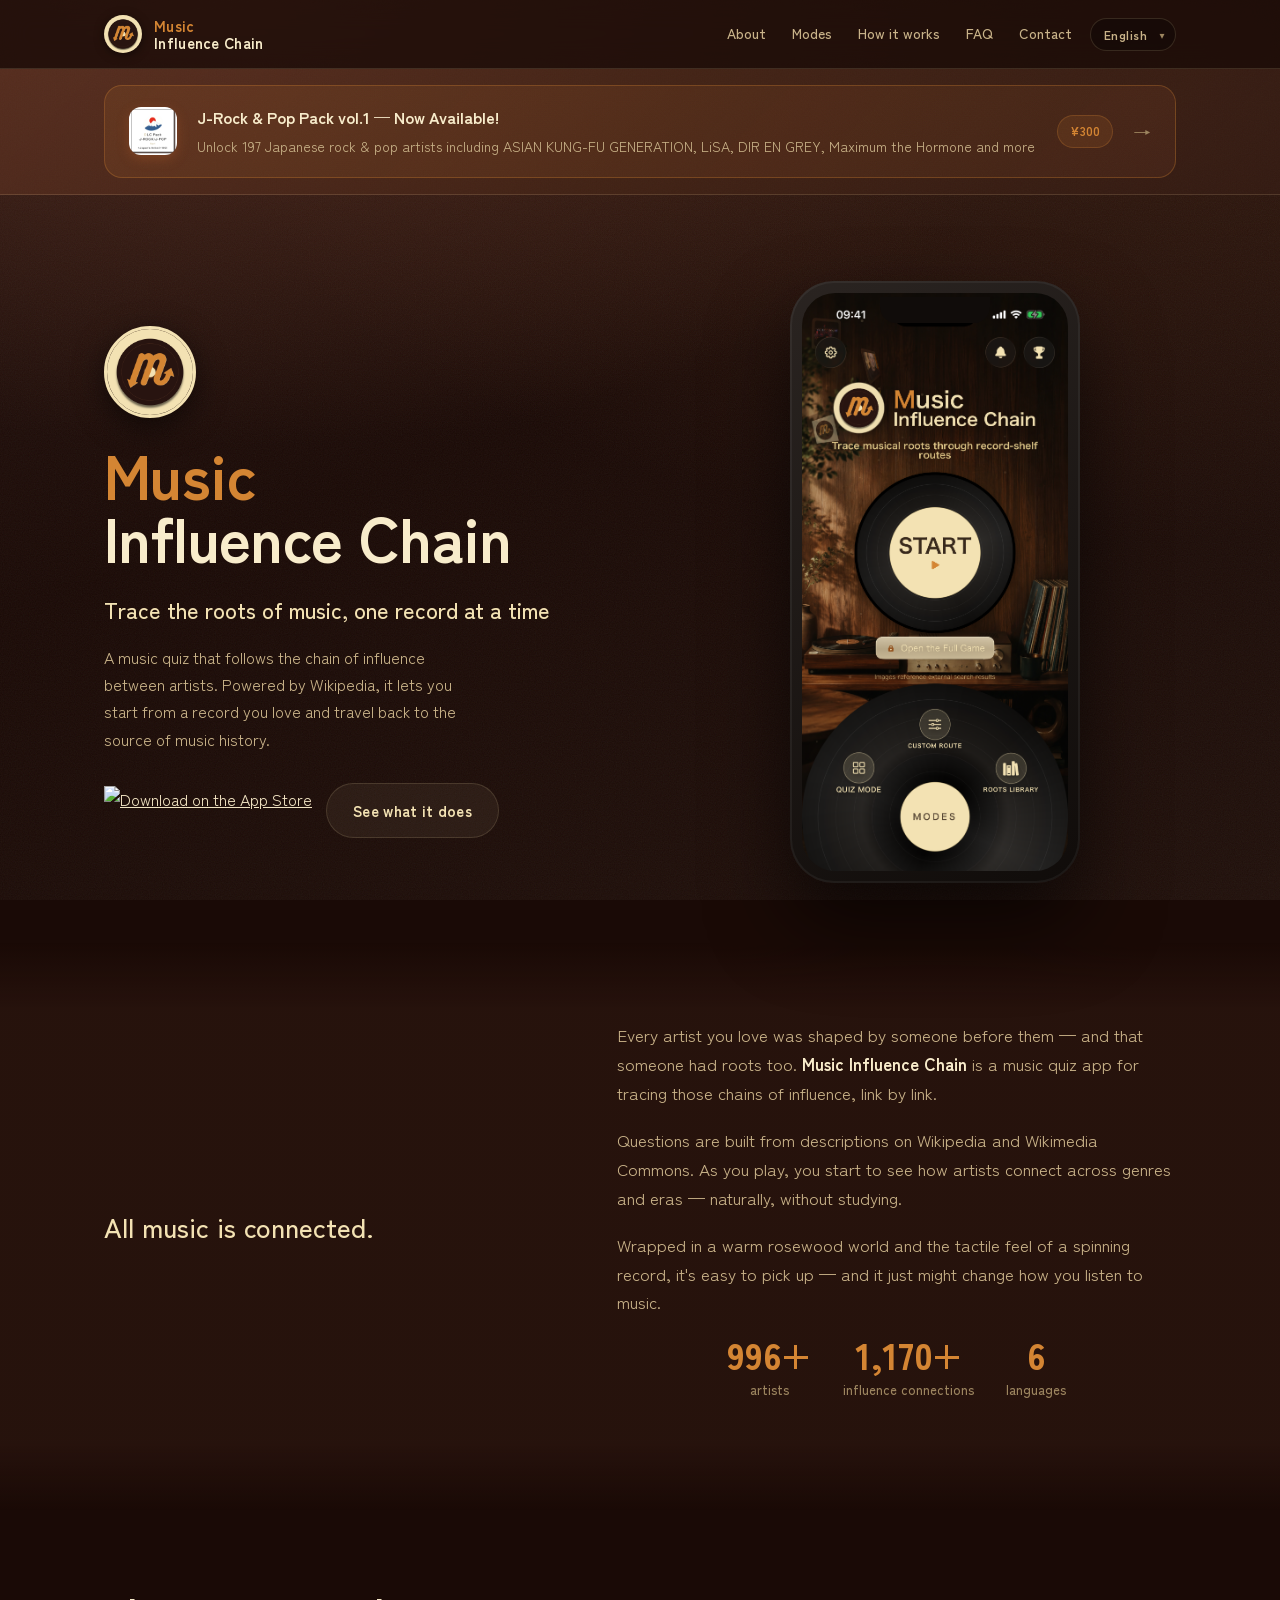
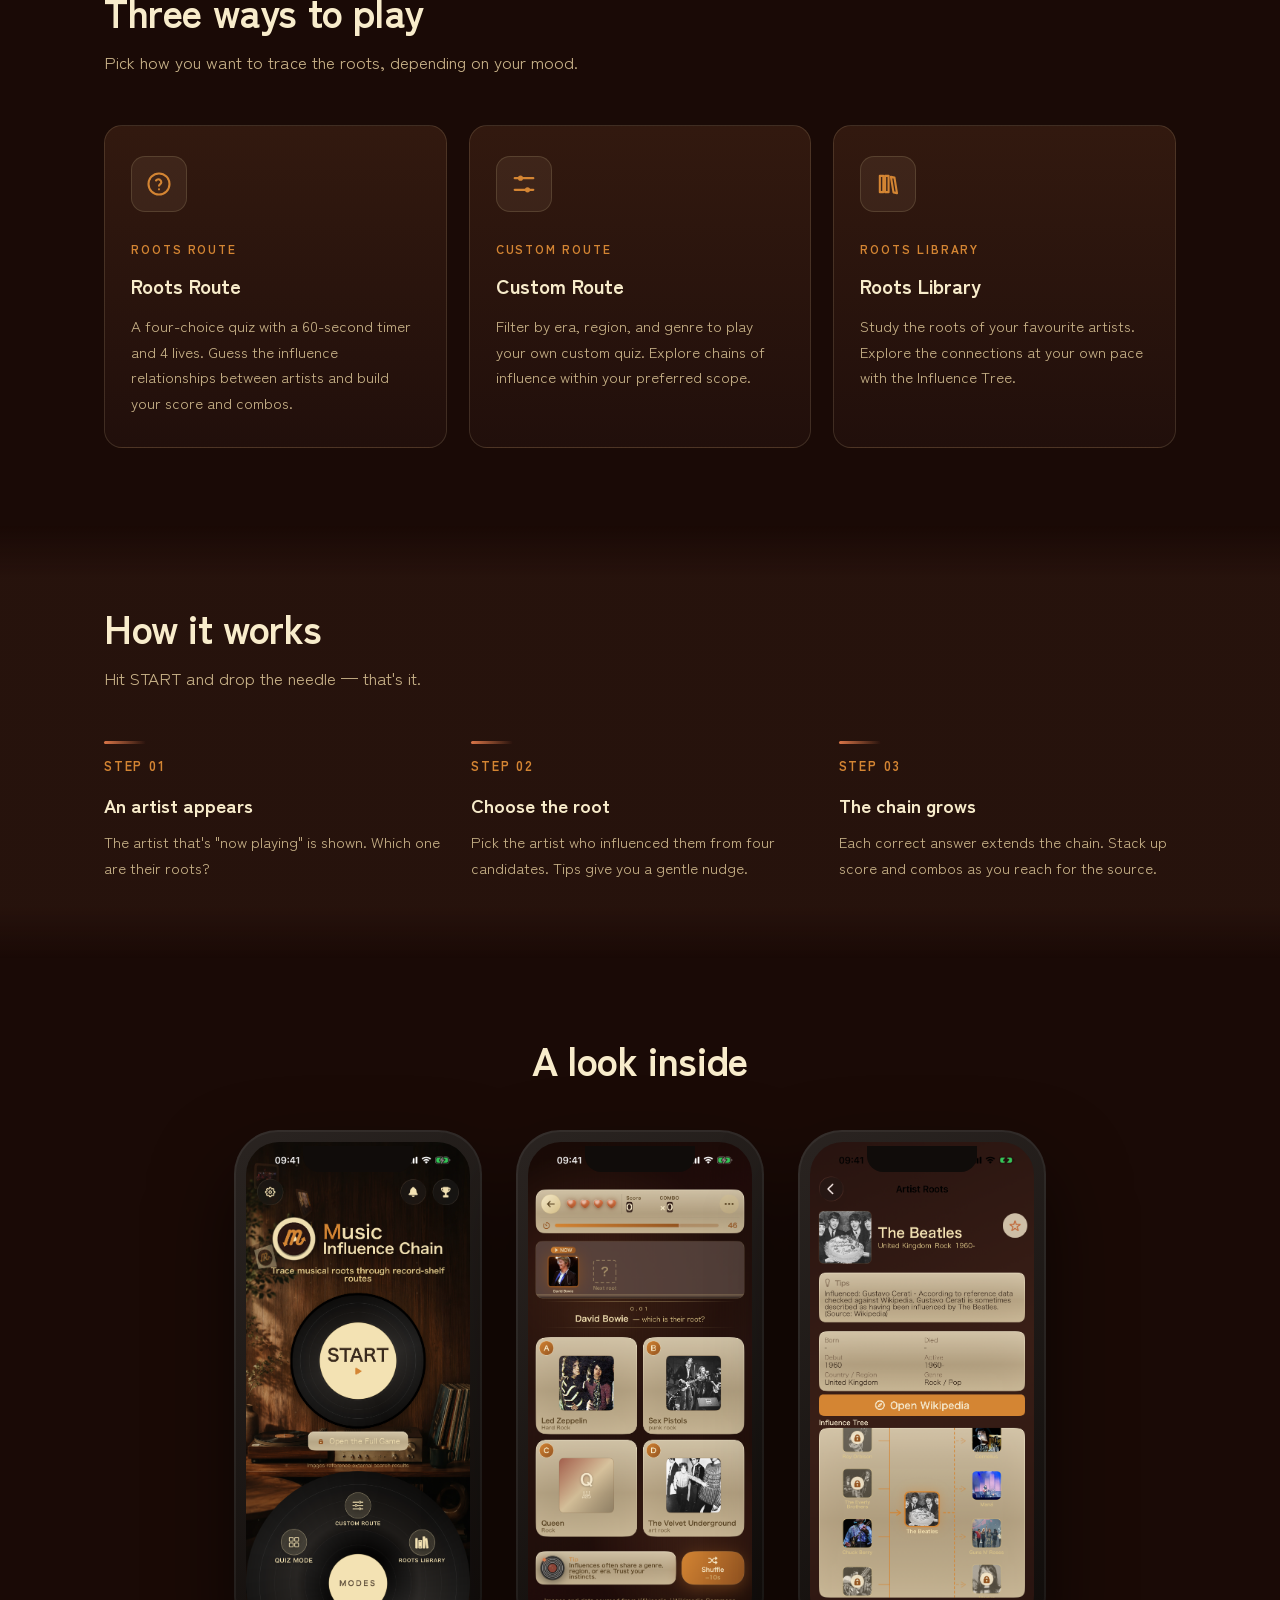
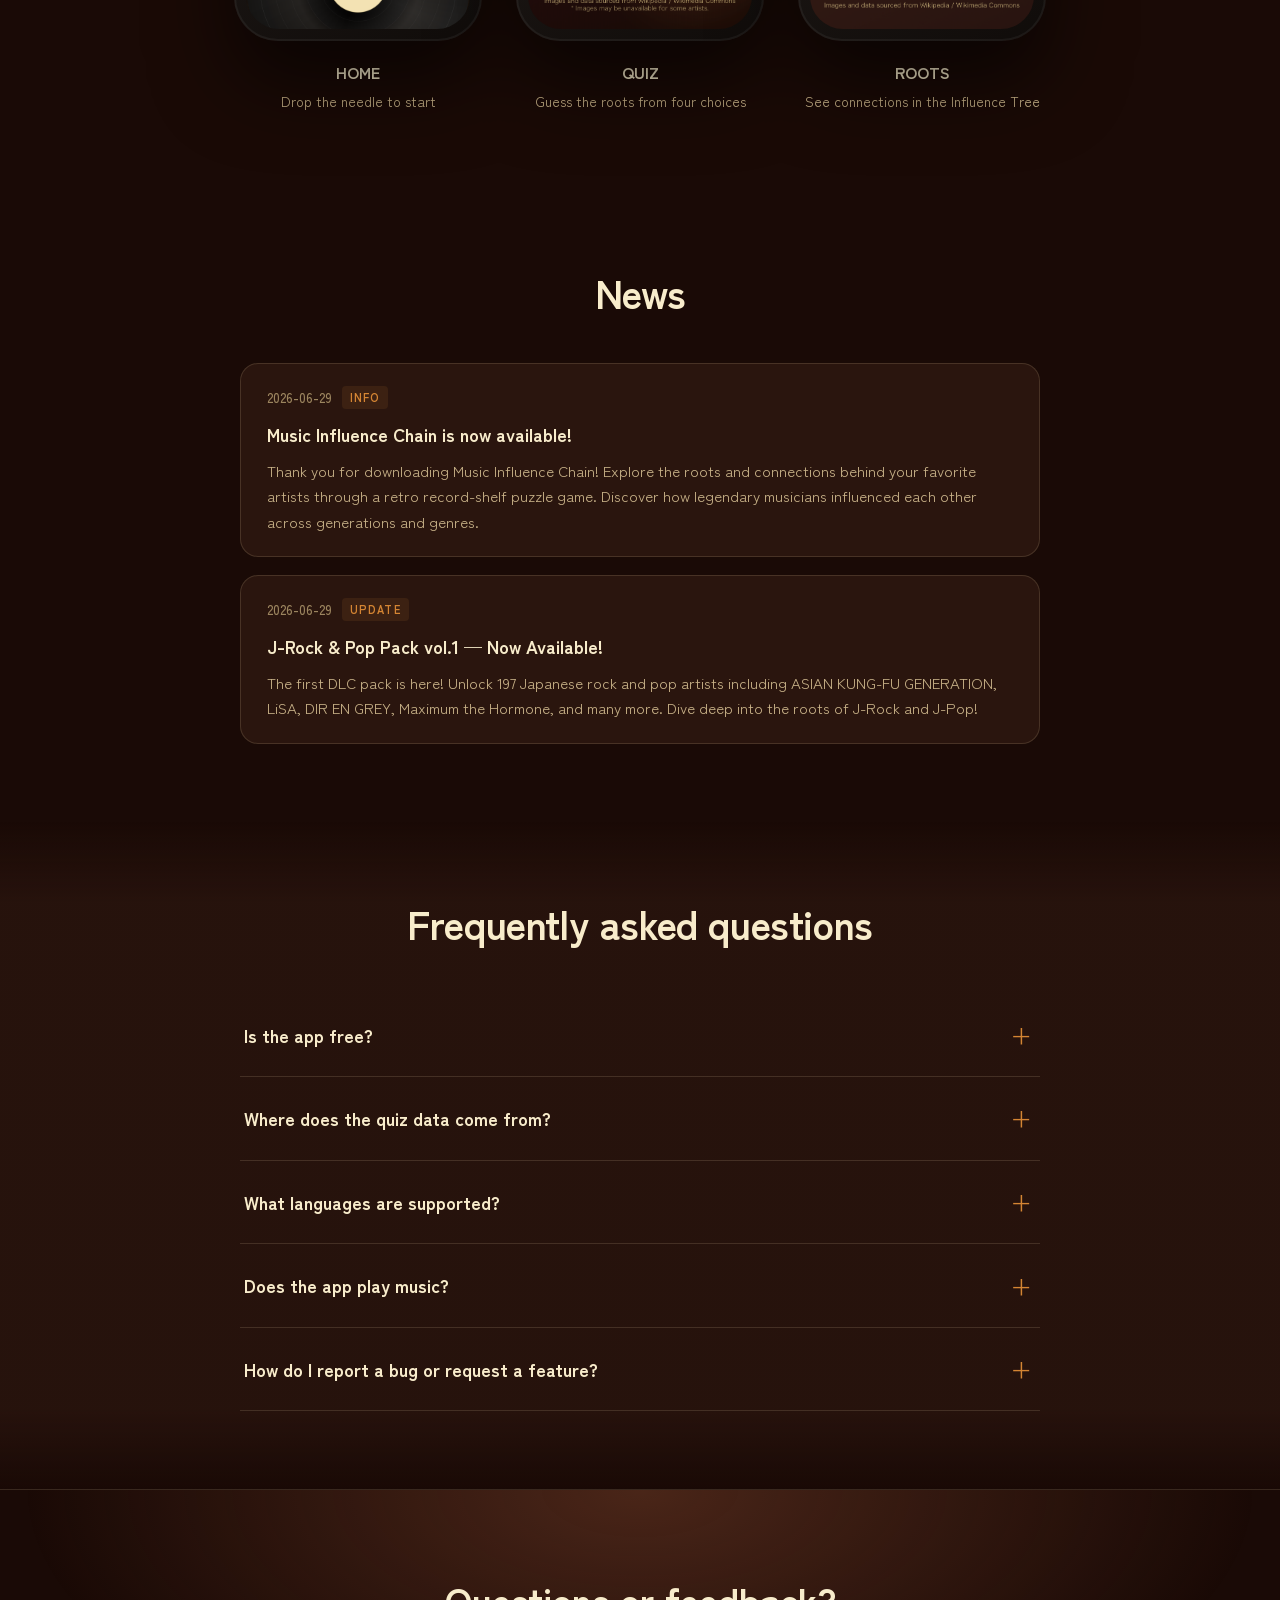
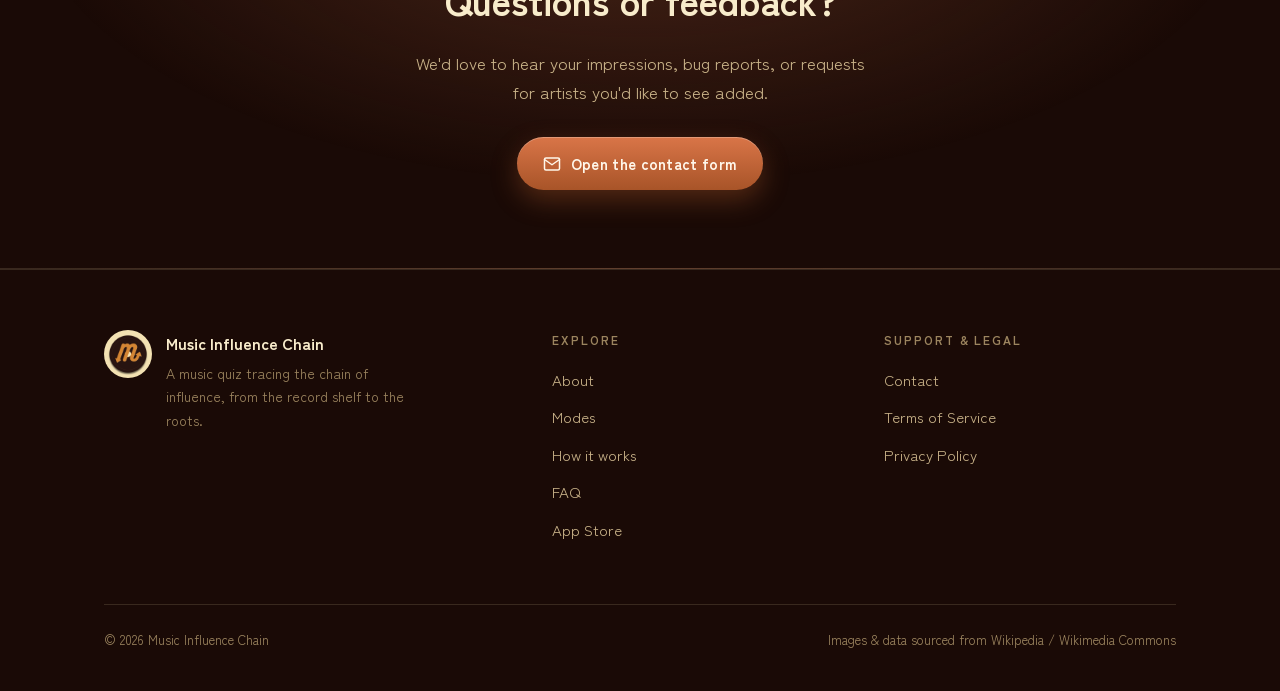
==== commit 5bcbdc32: "DLC価格修正（¥300/$1.99）、ドル表記追加、告知アイコン画像化、アーティスト名差替 - DLC価格を¥400→¥300に修正、ドル表記（本編$3.39、DLC$1.99）を追加 - Appl" ====
--- a/index.html
+++ b/index.html
@@ -91,7 +91,7 @@
   <section class="announcement-banner" id="announcements-banner">
     <div class="wrap">
       <a href="dlc-jrock-pop-v1.html" class="announcement-card dlc-card">
-        <span class="ann-badge">🎸</span>
+        <img class="ann-badge" src="assets/img/dlc-jrock-pop-v1.png" alt="J-Rock &amp; Pop Pack vol.1" width="48" height="48" />
         <div class="ann-body">
           <p class="ann-title">
             <span class="lang-ja">J-Rock &amp; Pop Pack vol.1 配信開始！</span>
@@ -102,15 +102,15 @@
             <span class="lang-es">¡J-Rock &amp; Pop Pack vol.1 ya disponible!</span>
           </p>
           <p class="ann-desc">
-            <span class="lang-ja">X JAPAN、B'z、Mr.Children、YOASOBI など197組の日本のロック・ポップアーティストをアンロック</span>
-            <span class="lang-en">Unlock 197 Japanese rock &amp; pop artists including X JAPAN, B'z, Mr.Children, YOASOBI and more</span>
-            <span class="lang-zh-Hans">解锁197位日本摇滚和流行艺术家，包括X JAPAN、B'z、Mr.Children、YOASOBI等</span>
-            <span class="lang-zh-Hant">解鎖197位日本搖滾和流行藝術家，包括X JAPAN、B'z、Mr.Children、YOASOBI等</span>
-            <span class="lang-ko">X JAPAN, B'z, Mr.Children, YOASOBI 등 197명의 일본 록·팝 아티스트를 잠금 해제</span>
-            <span class="lang-es">Desbloquea 197 artistas de rock y pop japonés incluyendo X JAPAN, B'z, Mr.Children, YOASOBI y más</span>
-          </p>
-        </div>
-        <span class="ann-price">¥400</span>
+            <span class="lang-ja">ASIAN KUNG-FU GENERATION、LiSA、DIR EN GREY、マキシマム ザ ホルモン など197組の日本のロック・ポップアーティストをアンロック</span>
+            <span class="lang-en">Unlock 197 Japanese rock &amp; pop artists including ASIAN KUNG-FU GENERATION, LiSA, DIR EN GREY, Maximum the Hormone and more</span>
+            <span class="lang-zh-Hans">解锁197位日本摇滚和流行艺术家，包括ASIAN KUNG-FU GENERATION、LiSA、DIR EN GREY、Maximum the Hormone等</span>
+            <span class="lang-zh-Hant">解鎖197位日本搖滾和流行藝術家，包括ASIAN KUNG-FU GENERATION、LiSA、DIR EN GREY、Maximum the Hormone等</span>
+            <span class="lang-ko">ASIAN KUNG-FU GENERATION, LiSA, DIR EN GREY, Maximum the Hormone 등 197명의 일본 록·팝 아티스트를 잠금 해제</span>
+            <span class="lang-es">Desbloquea 197 artistas de rock y pop japonés incluyendo ASIAN KUNG-FU GENERATION, LiSA, DIR EN GREY, Maximum the Hormone y más</span>
+          </p>
+        </div>
+        <span class="ann-price">¥300</span>
         <span class="ann-arrow">→</span>
       </a>
     </div>
@@ -514,12 +514,12 @@
             <span class="lang-es">¡J-Rock &amp; Pop Pack vol.1 ya disponible!</span>
           </h3>
           <p class="news-body">
-            <span class="lang-ja">初の DLC パックが登場！X JAPAN、B'z、Mr.Children、YOASOBI など 197 組以上の日本のロック・ポップアーティストをアンロックできます。J-Rock・J-Pop のルーツを深く探求しましょう！</span>
-            <span class="lang-en">The first DLC pack is here! Unlock 197 Japanese rock and pop artists including X JAPAN, B'z, Mr.Children, YOASOBI, and many more. Dive deep into the roots of J-Rock and J-Pop!</span>
-            <span class="lang-zh-Hans">首个 DLC 包来了！解锁 197 位日本摇滚和流行艺术家，包括 X JAPAN、B'z、Mr.Children、YOASOBI 等。深入探索 J-Rock 和 J-Pop 的根源！</span>
-            <span class="lang-zh-Hant">首個 DLC 包來了！解鎖 197 位日本搖滾和流行藝術家，包括 X JAPAN、B'z、Mr.Children、YOASOBI 等。深入探索 J-Rock 和 J-Pop 的根源！</span>
-            <span class="lang-ko">첫 번째 DLC 팩 출시! X JAPAN, B'z, Mr.Children, YOASOBI 등 197명 이상의 일본 록·팝 아티스트를 잠금 해제하세요. J-Rock과 J-Pop의 뿌리를 깊이 탐험해 보세요!</span>
-            <span class="lang-es">¡El primer paquete DLC ya está aquí! Desbloquea 197 artistas de rock y pop japonés, incluyendo X JAPAN, B'z, Mr.Children, YOASOBI y muchos más. ¡Sumérgete en las raíces del J-Rock y J-Pop!</span>
+            <span class="lang-ja">初の DLC パックが登場！ASIAN KUNG-FU GENERATION、LiSA、DIR EN GREY、マキシマム ザ ホルモン など 197 組の日本のロック・ポップアーティストをアンロックできます。J-Rock・J-Pop のルーツを深く探求しましょう！</span>
+            <span class="lang-en">The first DLC pack is here! Unlock 197 Japanese rock and pop artists including ASIAN KUNG-FU GENERATION, LiSA, DIR EN GREY, Maximum the Hormone, and many more. Dive deep into the roots of J-Rock and J-Pop!</span>
+            <span class="lang-zh-Hans">首个 DLC 包来了！解锁 197 位日本摇滚和流行艺术家，包括 ASIAN KUNG-FU GENERATION、LiSA、DIR EN GREY、Maximum the Hormone 等。深入探索 J-Rock 和 J-Pop 的根源！</span>
+            <span class="lang-zh-Hant">首個 DLC 包來了！解鎖 197 位日本搖滾和流行藝術家，包括 ASIAN KUNG-FU GENERATION、LiSA、DIR EN GREY、Maximum the Hormone 等。深入探索 J-Rock 和 J-Pop 的根源！</span>
+            <span class="lang-ko">첫 번째 DLC 팩 출시! ASIAN KUNG-FU GENERATION, LiSA, DIR EN GREY, Maximum the Hormone 등 197명의 일본 록·팝 아티스트를 잠금 해제하세요. J-Rock과 J-Pop의 뿌리를 깊이 탐험해 보세요!</span>
+            <span class="lang-es">¡El primer paquete DLC ya está aquí! Desbloquea 197 artistas de rock y pop japonés, incluyendo ASIAN KUNG-FU GENERATION, LiSA, DIR EN GREY, Maximum the Hormone y muchos más. ¡Sumérgete en las raíces del J-Rock y J-Pop!</span>
           </p>
         </div>
       </div>
@@ -550,12 +550,12 @@
             <span class="lang-es">¿Es gratis?</span>
           </summary>
           <div class="ans">
-            <span class="lang-ja">75アーティストのコアコンテンツは無料でお楽しみいただけます。本編アンロック（¥600）で本編アーティスト計820以上にアクセスできます。さらに追加DLCパックで、テーマ別のアーティストも配信中です。</span>
-            <span class="lang-en">You can enjoy core content with 75 artists for free. The Full Game Unlock (¥600) gives you access to over 820 main artists. Additional DLC packs with themed artists are also available.</span>
-            <span class="lang-zh-Hans">75位艺术家的核心内容可免费畅玩。本篇解锁（¥600）可访问820+位主线艺术家。另有主题DLC包提供更多艺术家。</span>
-            <span class="lang-zh-Hant">75位藝術家的核心內容可免費暢玩。本篇解鎖（¥600）可存取820+位主線藝術家。另有主題DLC包提供更多藝術家。</span>
-            <span class="lang-ko">75명의 아티스트로 구성된 코어 콘텐츠는 무료입니다. 본편 잠금 해제（¥600）로 820명 이상의 메인 아티스트에 접근할 수 있습니다. 테마별 추가 DLC 팩도 제공 중입니다.</span>
-            <span class="lang-es">Puedes disfrutar del contenido básico con 75 artistas gratis. El desbloqueo del juego completo (¥600) te da acceso a más de 820 artistas principales. También hay packs DLC temáticos con más artistas disponibles.</span>
+            <span class="lang-ja">75アーティストのコアコンテンツは無料でお楽しみいただけます。本編アンロック（¥600 / $3.39）で本編アーティスト計820以上にアクセスできます。さらに追加DLCパック（¥300〜 / $1.99〜）で、テーマ別のアーティストも配信中です。※ Appleが税率または外国為替レートの変動を考慮して、価格を随時自動的に調整する場合があります。</span>
+            <span class="lang-en">You can enjoy core content with 75 artists for free. The Full Game Unlock (¥600 / $3.39) gives you access to over 820 main artists. Additional DLC packs (from ¥300 / $1.99) with themed artists are also available. * Apple may automatically adjust prices from time to time to account for changes in tax rates or foreign exchange rates.</span>
+            <span class="lang-zh-Hans">75位艺术家的核心内容可免费畅玩。本篇解锁（¥600 / $3.39）可访问820+位主线艺术家。另有主题DLC包（¥300起 / $1.99起）提供更多艺术家。※ Apple可能会根据税率或外汇汇率的变动随时自动调整价格。</span>
+            <span class="lang-zh-Hant">75位藝術家的核心內容可免費暢玩。本篇解鎖（¥600 / $3.39）可存取820+位主線藝術家。另有主題DLC包（¥300起 / $1.99起）提供更多藝術家。※ Apple可能會根據稅率或外匯匯率的變動隨時自動調整價格。</span>
+            <span class="lang-ko">75명의 아티스트로 구성된 코어 콘텐츠는 무료입니다. 본편 잠금 해제（¥600 / $3.39）로 820명 이상의 메인 아티스트에 접근할 수 있습니다. 테마별 추가 DLC 팩（¥300〜 / $1.99〜）도 제공 중입니다. ※ Apple은 세율 또는 외환 환율 변동을 고려하여 수시로 가격을 자동 조정할 수 있습니다.</span>
+            <span class="lang-es">Puedes disfrutar del contenido básico con 75 artistas gratis. El desbloqueo del juego completo (¥600 / $3.39) te da acceso a más de 820 artistas principales. También hay packs DLC temáticos (desde ¥300 / $1.99) con más artistas disponibles. * Apple puede ajustar automáticamente los precios de vez en cuando para tener en cuenta los cambios en las tasas impositivas o los tipos de cambio.</span>
           </div>
         </details>
         <details>
--- a/assets/css/style.css
+++ b/assets/css/style.css
@@ -644,14 +644,10 @@
 }
 .announcement-card .ann-badge {
   flex-shrink: 0;
-  display: inline-flex;
-  align-items: center;
-  justify-content: center;
   width: 48px;
   height: 48px;
   border-radius: 12px;
-  background: linear-gradient(135deg, var(--terra), var(--terra-deep));
-  font-size: 22px;
+  object-fit: cover;
   box-shadow: 0 4px 12px rgba(168,84,40,0.4);
 }
 .announcement-card .ann-body { flex: 1; min-width: 0; }
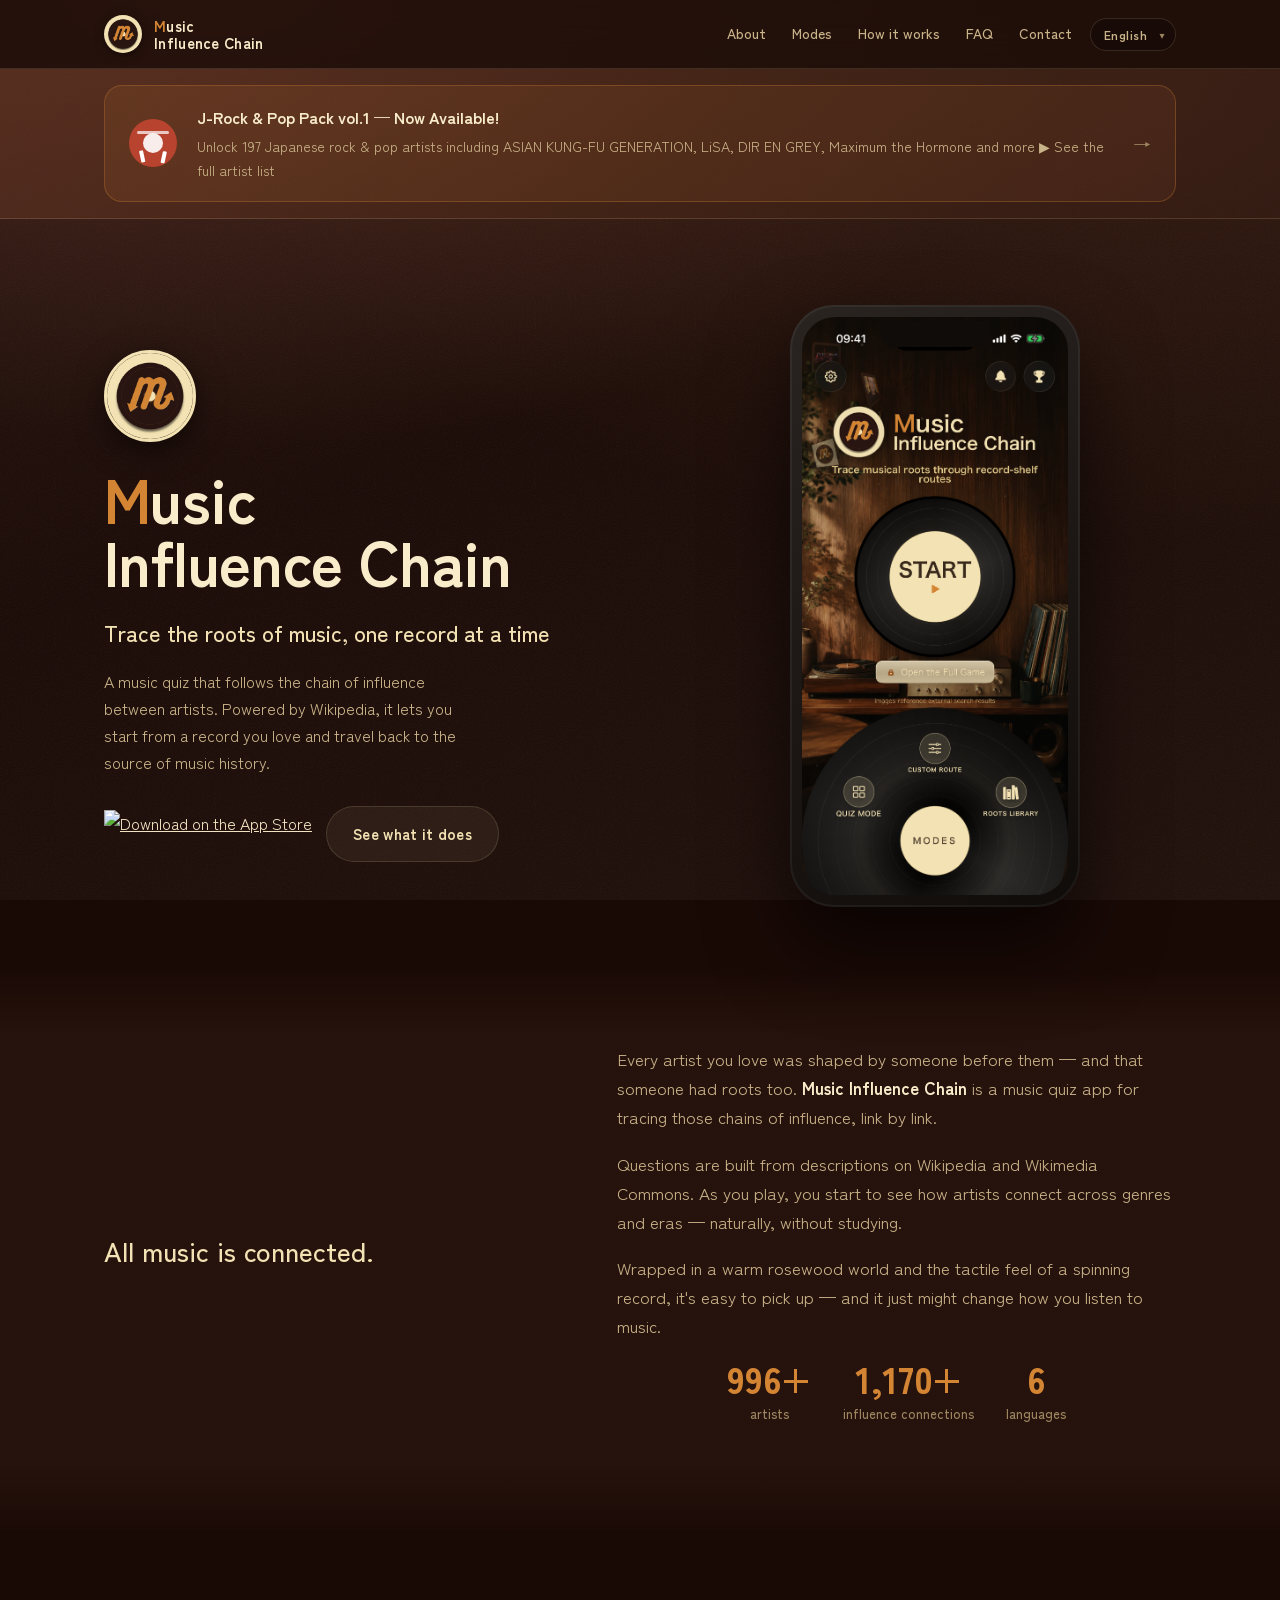
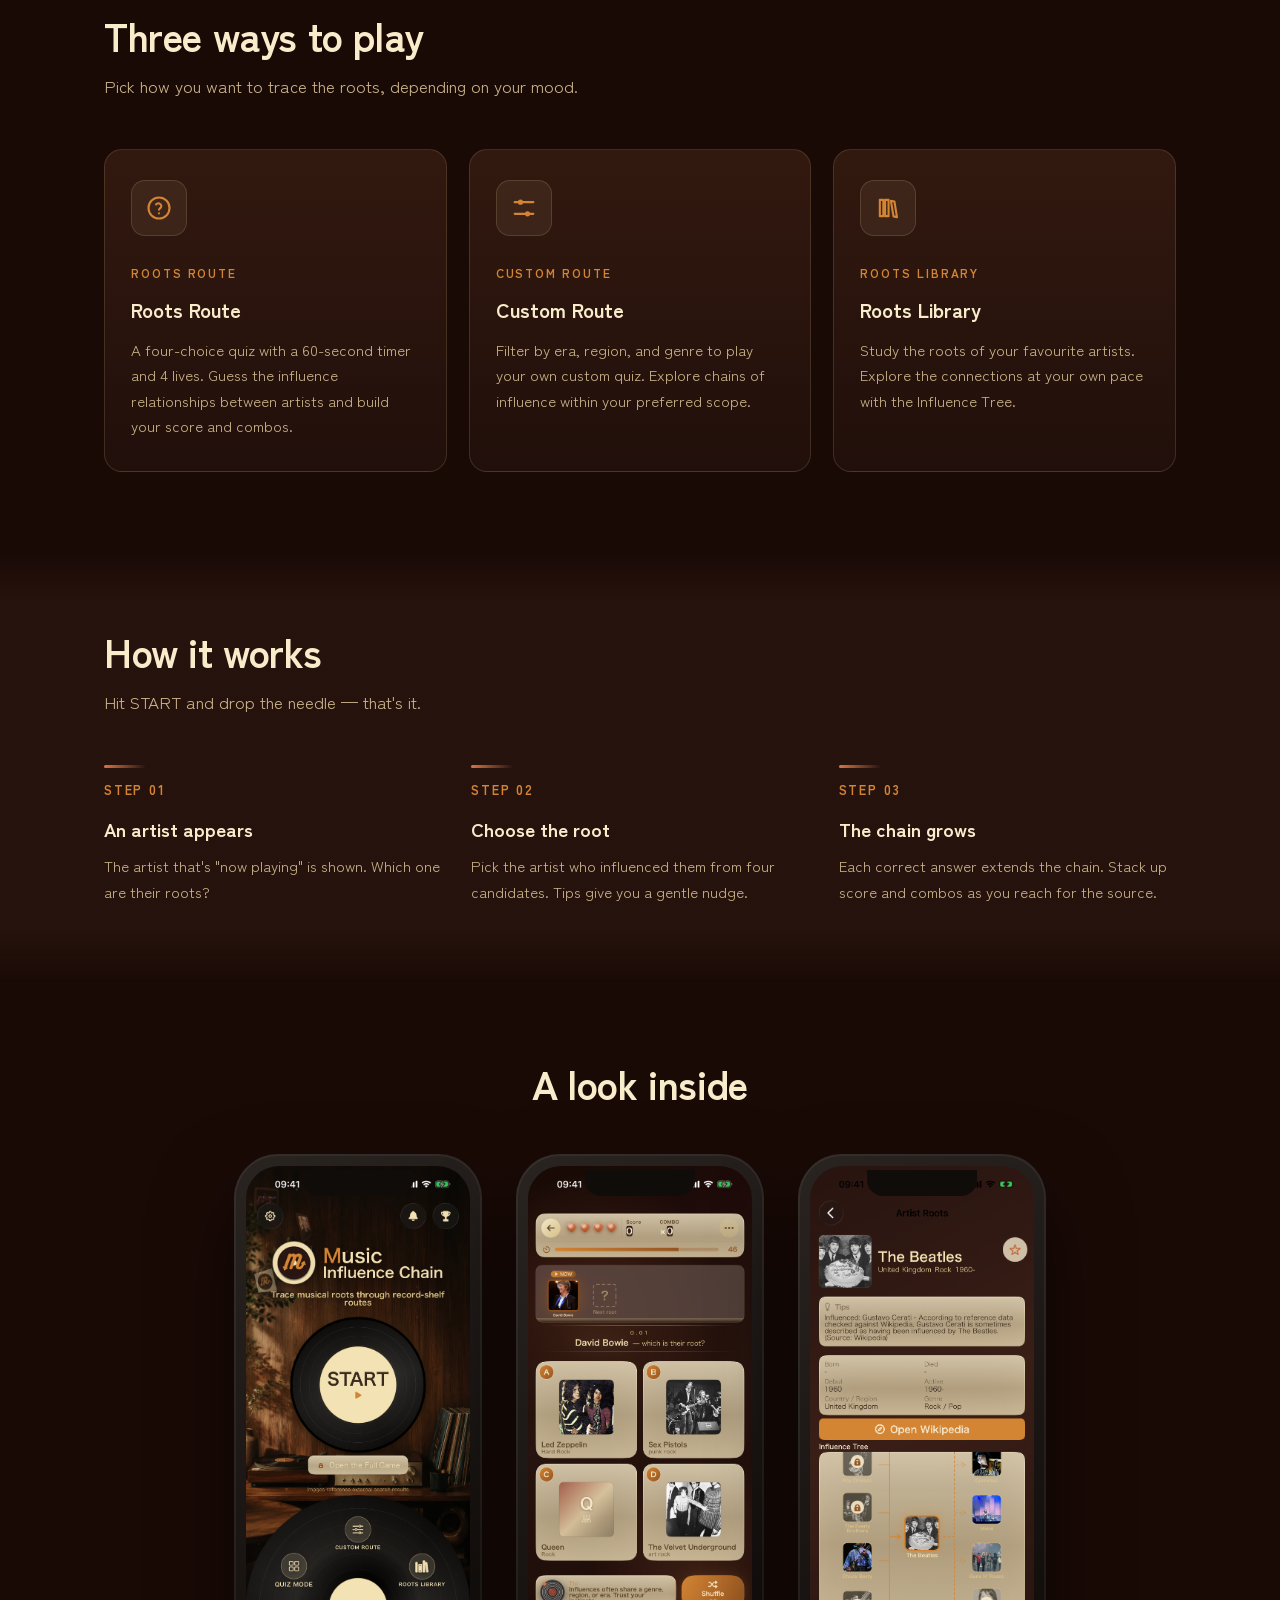
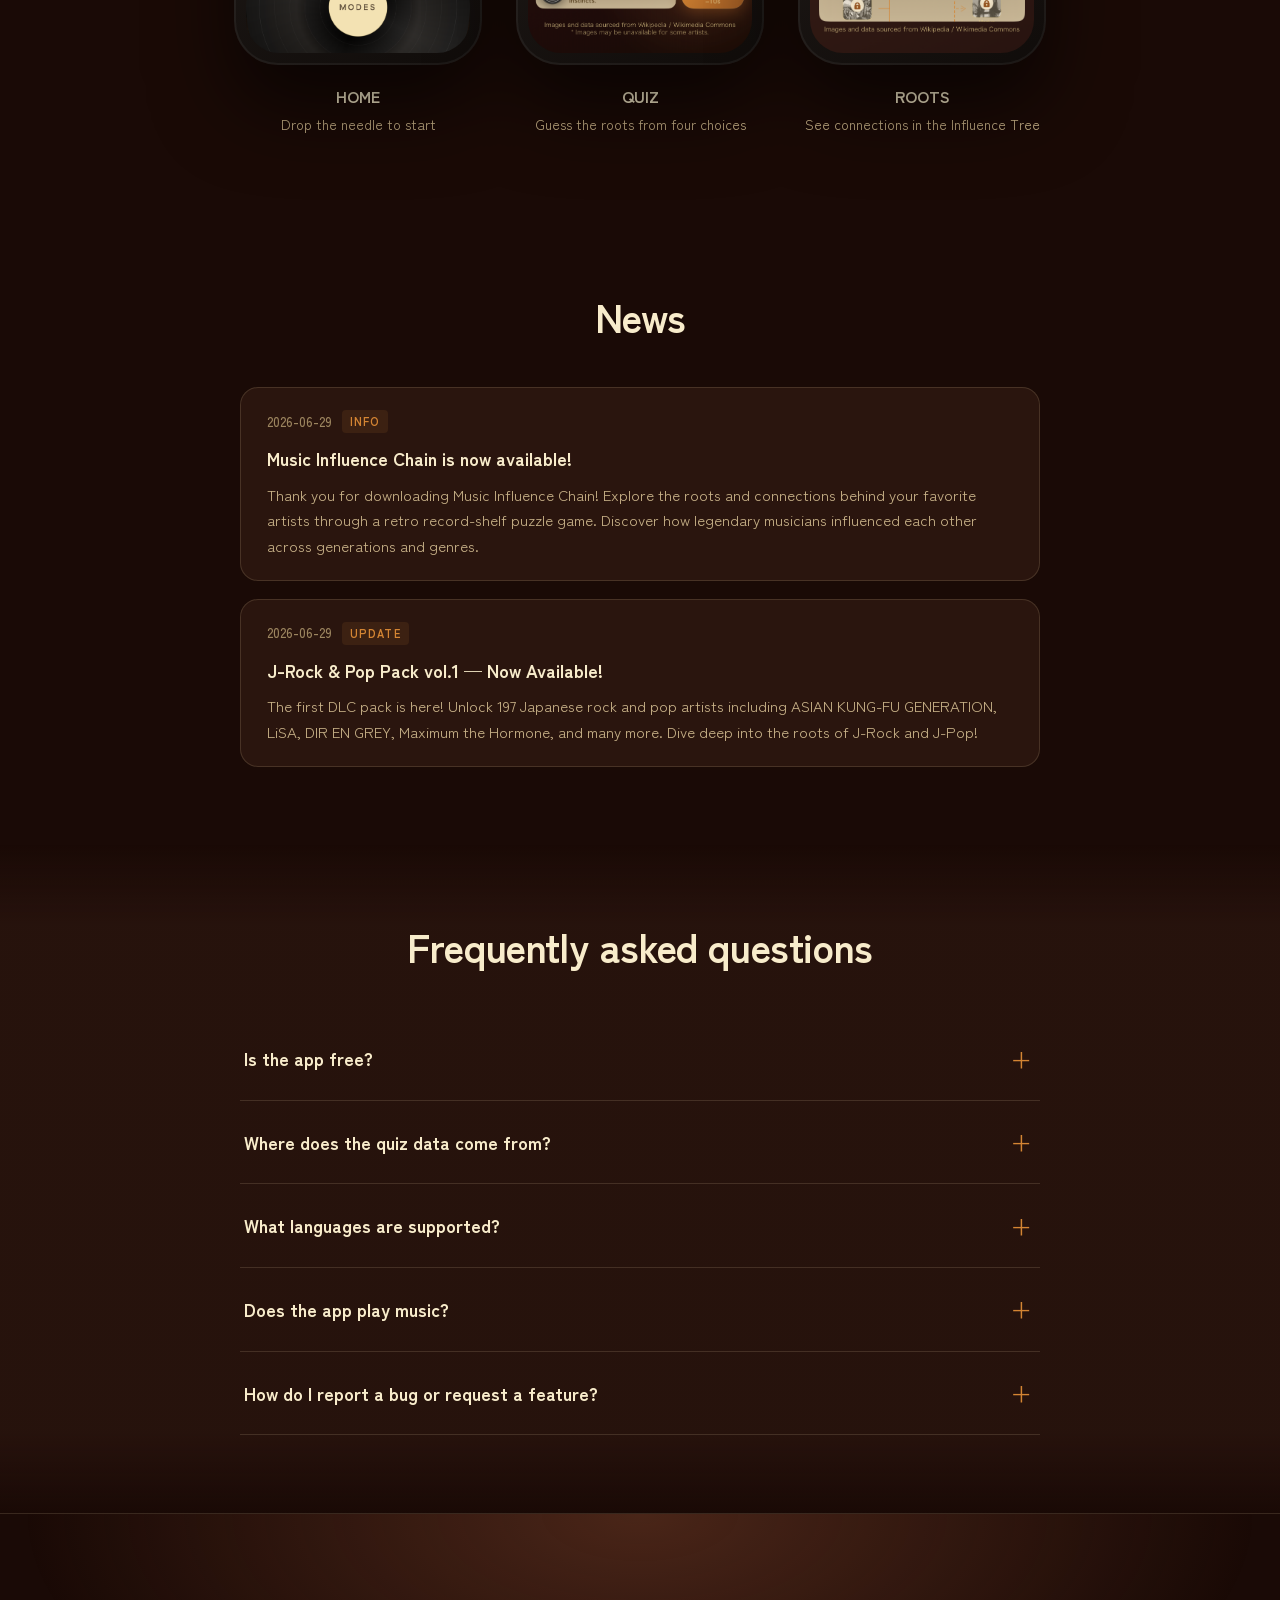
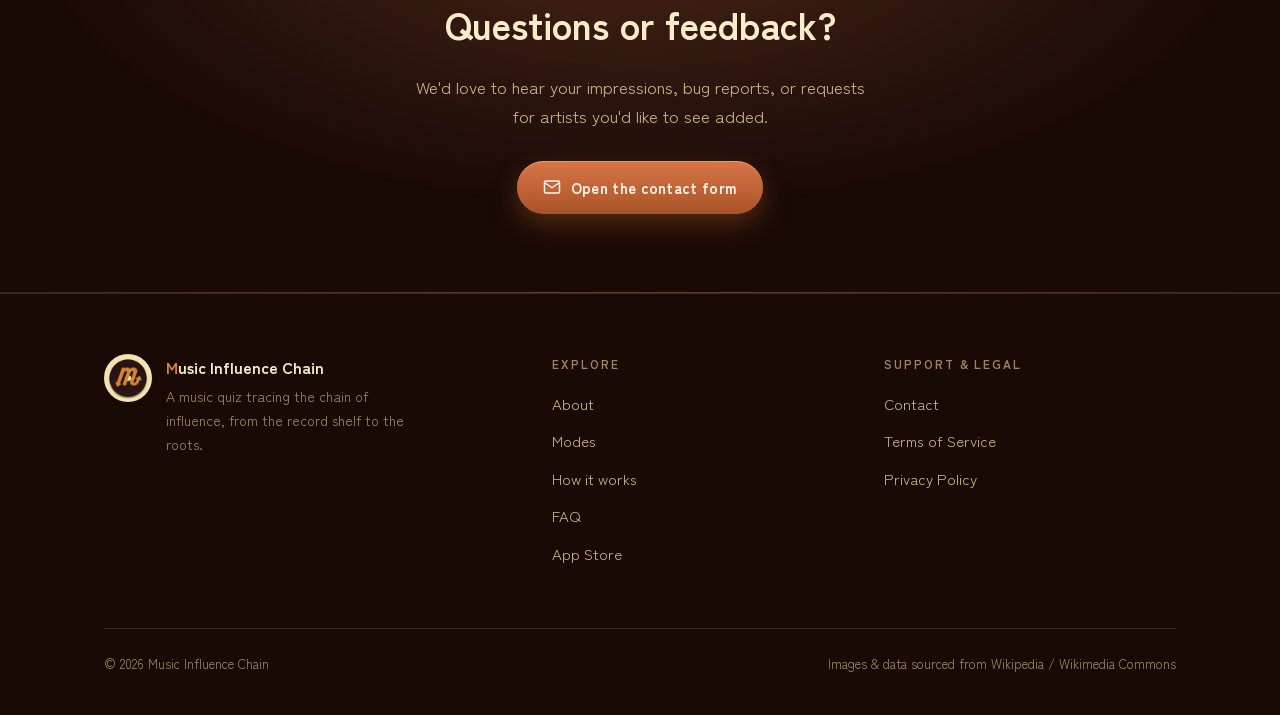
==== commit a80209ad: "告知バナーSVGアイコン化、金額削除、アーティスト一覧リンク追加、タイトルM装飾 - 告知バナーのアイコンをDLC画像→日本モチーフSVGに差替 - 告知バナーから金額表記を削除 - 告知概要文に「追" ====
--- a/index.html
+++ b/index.html
@@ -27,7 +27,7 @@
     <div class="wrap">
       <a class="brand" href="index.html">
         <img src="assets/img/logo.png" alt="Music Influence Chain" />
-        <span class="brand-name"><b>Music</b><br />Influence Chain</span>
+        <span class="brand-name"><b>M</b>usic<br />Influence Chain</span>
       </a>
       <nav class="nav">
         <a href="#about">
@@ -91,7 +91,7 @@
   <section class="announcement-banner" id="announcements-banner">
     <div class="wrap">
       <a href="dlc-jrock-pop-v1.html" class="announcement-card dlc-card">
-        <img class="ann-badge" src="assets/img/dlc-jrock-pop-v1.png" alt="J-Rock &amp; Pop Pack vol.1" width="48" height="48" />
+        <span class="ann-badge"><svg width="48" height="48" viewBox="0 0 48 48" fill="none" xmlns="http://www.w3.org/2000/svg"><circle cx="24" cy="24" r="24" fill="#b8432f"/><circle cx="24" cy="24" r="10" fill="#fff" opacity=".9"/><rect x="10" y="32" width="4" height="12" rx="1" fill="#fff" transform="rotate(-12 10 32)"/><rect x="34" y="32" width="4" height="12" rx="1" fill="#fff" transform="rotate(12 34 32)"/><rect x="8" y="12" width="32" height="3" rx="1.5" fill="#fff" opacity=".7"/></svg></span>
         <div class="ann-body">
           <p class="ann-title">
             <span class="lang-ja">J-Rock &amp; Pop Pack vol.1 配信開始！</span>
@@ -102,15 +102,14 @@
             <span class="lang-es">¡J-Rock &amp; Pop Pack vol.1 ya disponible!</span>
           </p>
           <p class="ann-desc">
-            <span class="lang-ja">ASIAN KUNG-FU GENERATION、LiSA、DIR EN GREY、マキシマム ザ ホルモン など197組の日本のロック・ポップアーティストをアンロック</span>
-            <span class="lang-en">Unlock 197 Japanese rock &amp; pop artists including ASIAN KUNG-FU GENERATION, LiSA, DIR EN GREY, Maximum the Hormone and more</span>
-            <span class="lang-zh-Hans">解锁197位日本摇滚和流行艺术家，包括ASIAN KUNG-FU GENERATION、LiSA、DIR EN GREY、Maximum the Hormone等</span>
-            <span class="lang-zh-Hant">解鎖197位日本搖滾和流行藝術家，包括ASIAN KUNG-FU GENERATION、LiSA、DIR EN GREY、Maximum the Hormone等</span>
-            <span class="lang-ko">ASIAN KUNG-FU GENERATION, LiSA, DIR EN GREY, Maximum the Hormone 등 197명의 일본 록·팝 아티스트를 잠금 해제</span>
-            <span class="lang-es">Desbloquea 197 artistas de rock y pop japonés incluyendo ASIAN KUNG-FU GENERATION, LiSA, DIR EN GREY, Maximum the Hormone y más</span>
-          </p>
-        </div>
-        <span class="ann-price">¥300</span>
+            <span class="lang-ja">ASIAN KUNG-FU GENERATION、LiSA、DIR EN GREY、マキシマム ザ ホルモン など197組の日本のロック・ポップアーティストをアンロック ▶ 追加アーティスト一覧はこちら</span>
+            <span class="lang-en">Unlock 197 Japanese rock &amp; pop artists including ASIAN KUNG-FU GENERATION, LiSA, DIR EN GREY, Maximum the Hormone and more ▶ See the full artist list</span>
+            <span class="lang-zh-Hans">解锁197位日本摇滚和流行艺术家，包括ASIAN KUNG-FU GENERATION、LiSA、DIR EN GREY、Maximum the Hormone等 ▶ 查看完整艺术家列表</span>
+            <span class="lang-zh-Hant">解鎖197位日本搖滾和流行藝術家，包括ASIAN KUNG-FU GENERATION、LiSA、DIR EN GREY、Maximum the Hormone等 ▶ 查看完整藝術家列表</span>
+            <span class="lang-ko">ASIAN KUNG-FU GENERATION, LiSA, DIR EN GREY, Maximum the Hormone 등 197명의 일본 록·팝 아티스트를 잠금 해제 ▶ 전체 아티스트 목록 보기</span>
+            <span class="lang-es">Desbloquea 197 artistas de rock y pop japonés incluyendo ASIAN KUNG-FU GENERATION, LiSA, DIR EN GREY, Maximum the Hormone y más ▶ Ver la lista completa de artistas</span>
+          </p>
+        </div>
         <span class="ann-arrow">→</span>
       </a>
     </div>
@@ -121,7 +120,7 @@
     <div class="wrap">
       <div class="hero-copy reveal">
         <img class="hero-emblem" src="assets/img/logo.png" alt="" />
-        <h1><span class="m1">Music</span><span class="m2">Influence Chain</span></h1>
+        <h1><span class="m1">M</span><span class="m2">usic</span><br /><span class="m2">Influence Chain</span></h1>
         <p class="tagline">
           <span class="lang-ja">レコード棚から音楽のルーツをたどる</span>
           <span class="lang-en">Trace the roots of music, one record at a time</span>
@@ -672,7 +671,7 @@
         <div class="footer-brand">
           <img src="assets/img/logo.png" alt="" />
           <div>
-            <div class="ft-name">Music Influence Chain</div>
+            <div class="ft-name"><span style="color:var(--accent)">M</span>usic Influence Chain</div>
             <p class="ft-desc">
               <span class="lang-ja">レコード棚から音楽のルーツをたどる、影響の連鎖の音楽クイズ。</span>
               <span class="lang-en">A music quiz tracing the chain of influence, from the record shelf to the roots.</span>
--- a/assets/css/style.css
+++ b/assets/css/style.css
@@ -297,7 +297,7 @@
   font-weight: 700;
 }
 .hero h1 .m1 { color: var(--accent); }
-.hero h1 .m2 { color: var(--cream-soft); display: block; }
+.hero h1 .m2 { color: var(--cream-soft); }
 .hero .tagline {
   margin: 22px 0 8px;
   font-size: clamp(17px, 2.2vw, 22px);
@@ -644,11 +644,12 @@
 }
 .announcement-card .ann-badge {
   flex-shrink: 0;
+  display: inline-flex;
+  align-items: center;
+  justify-content: center;
   width: 48px;
   height: 48px;
   border-radius: 12px;
-  object-fit: cover;
-  box-shadow: 0 4px 12px rgba(168,84,40,0.4);
 }
 .announcement-card .ann-body { flex: 1; min-width: 0; }
 .announcement-card .ann-title {
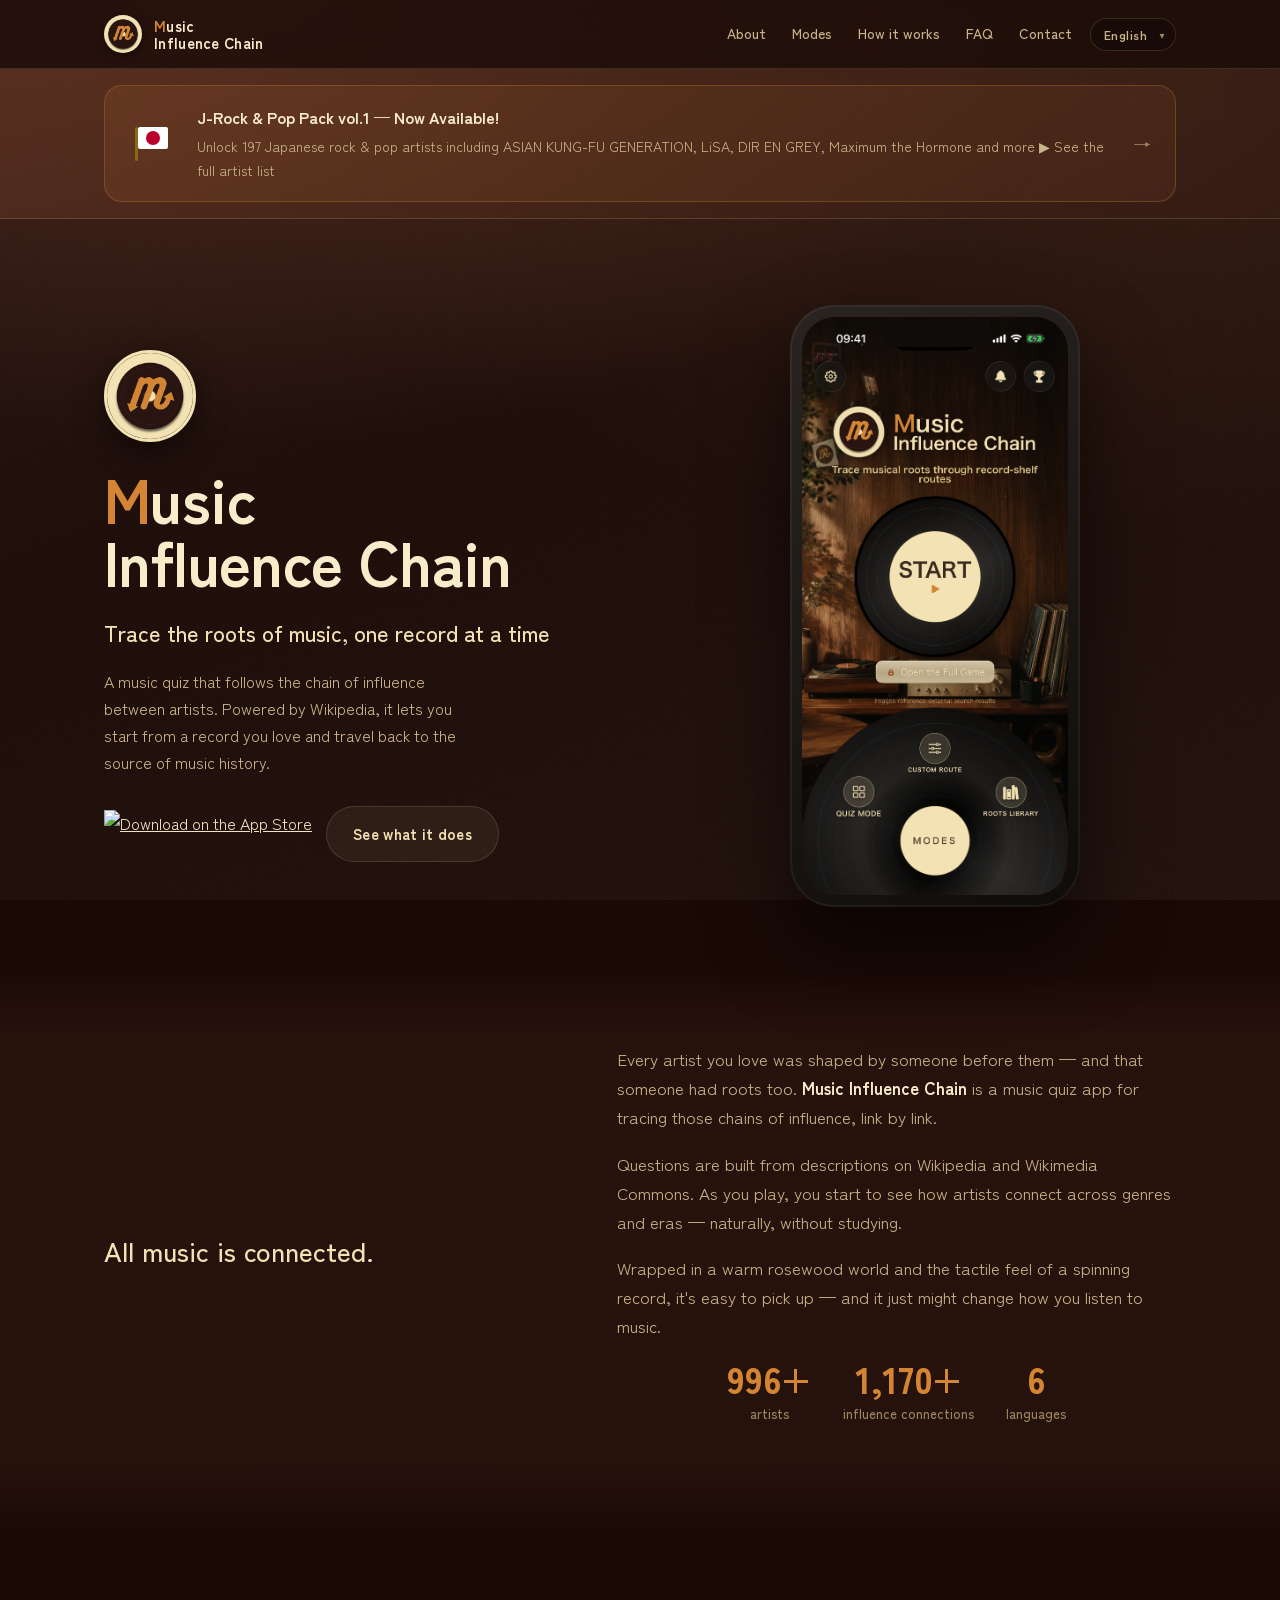
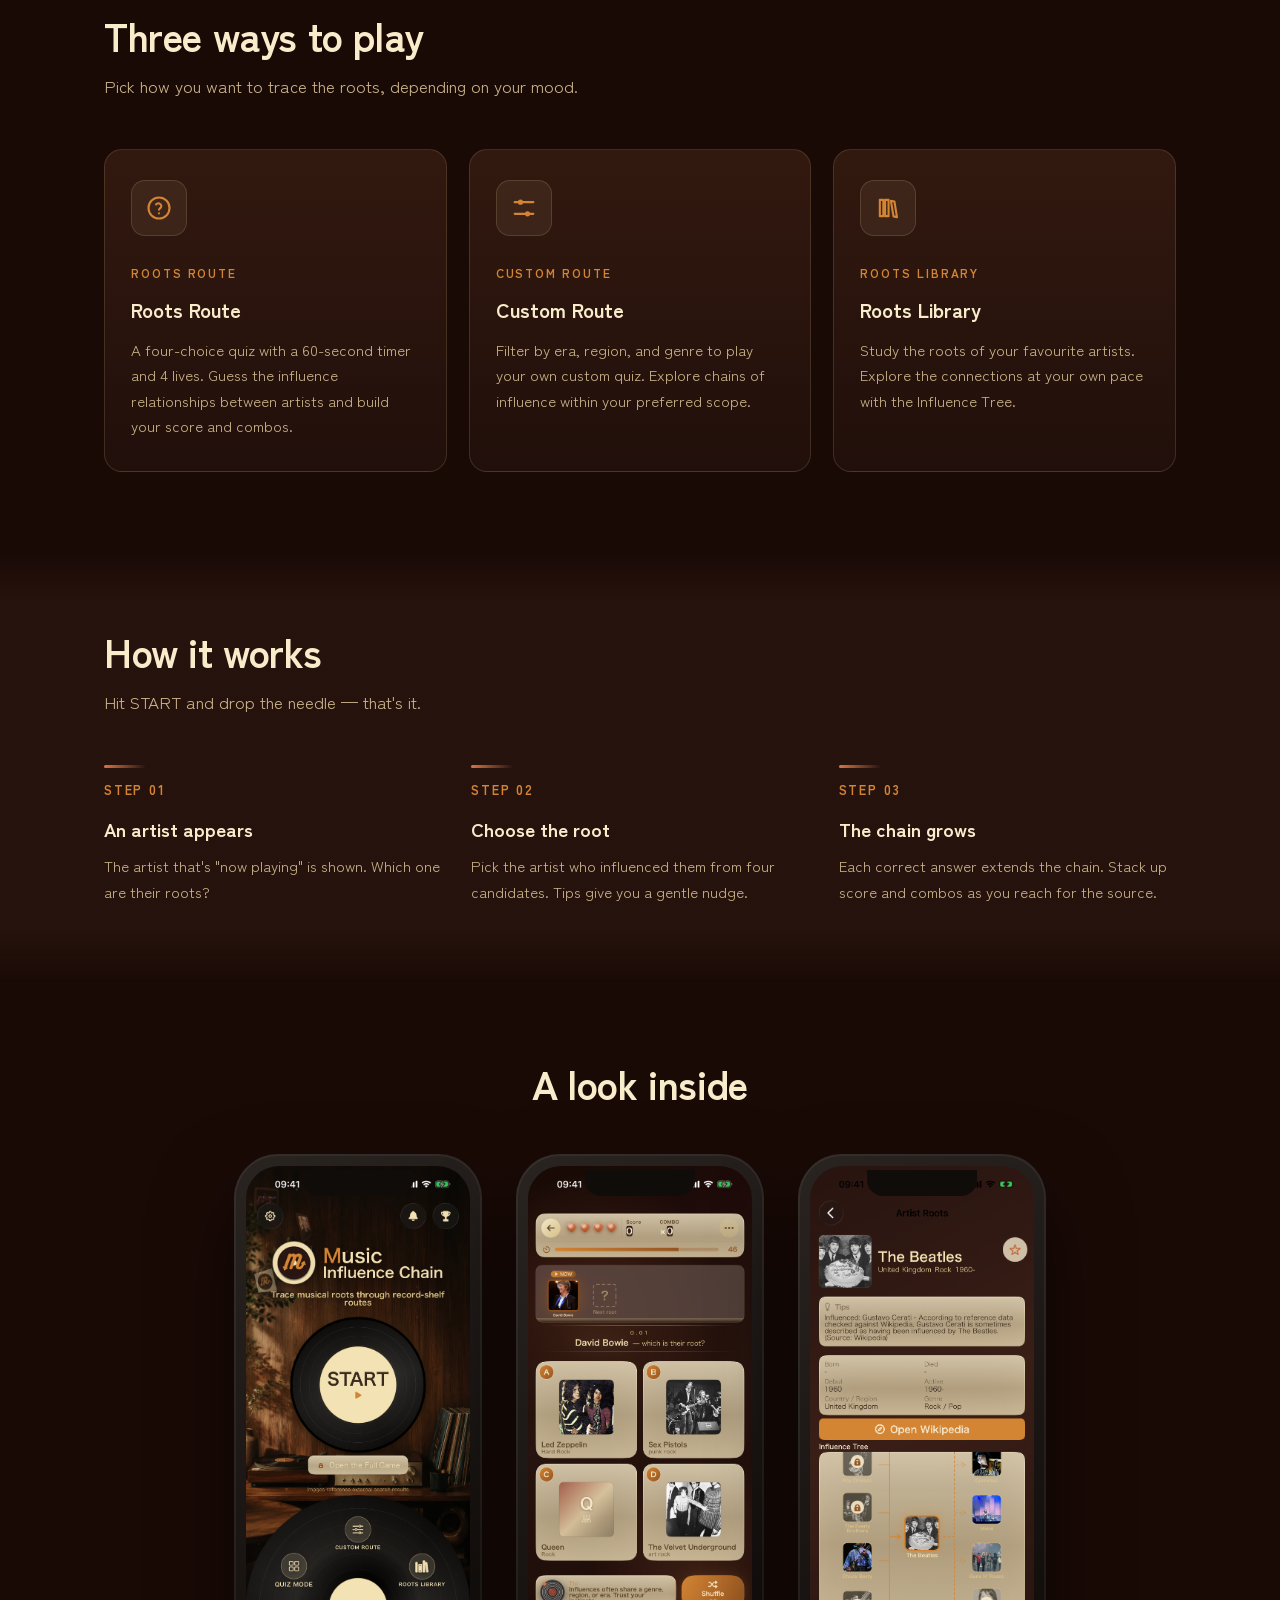
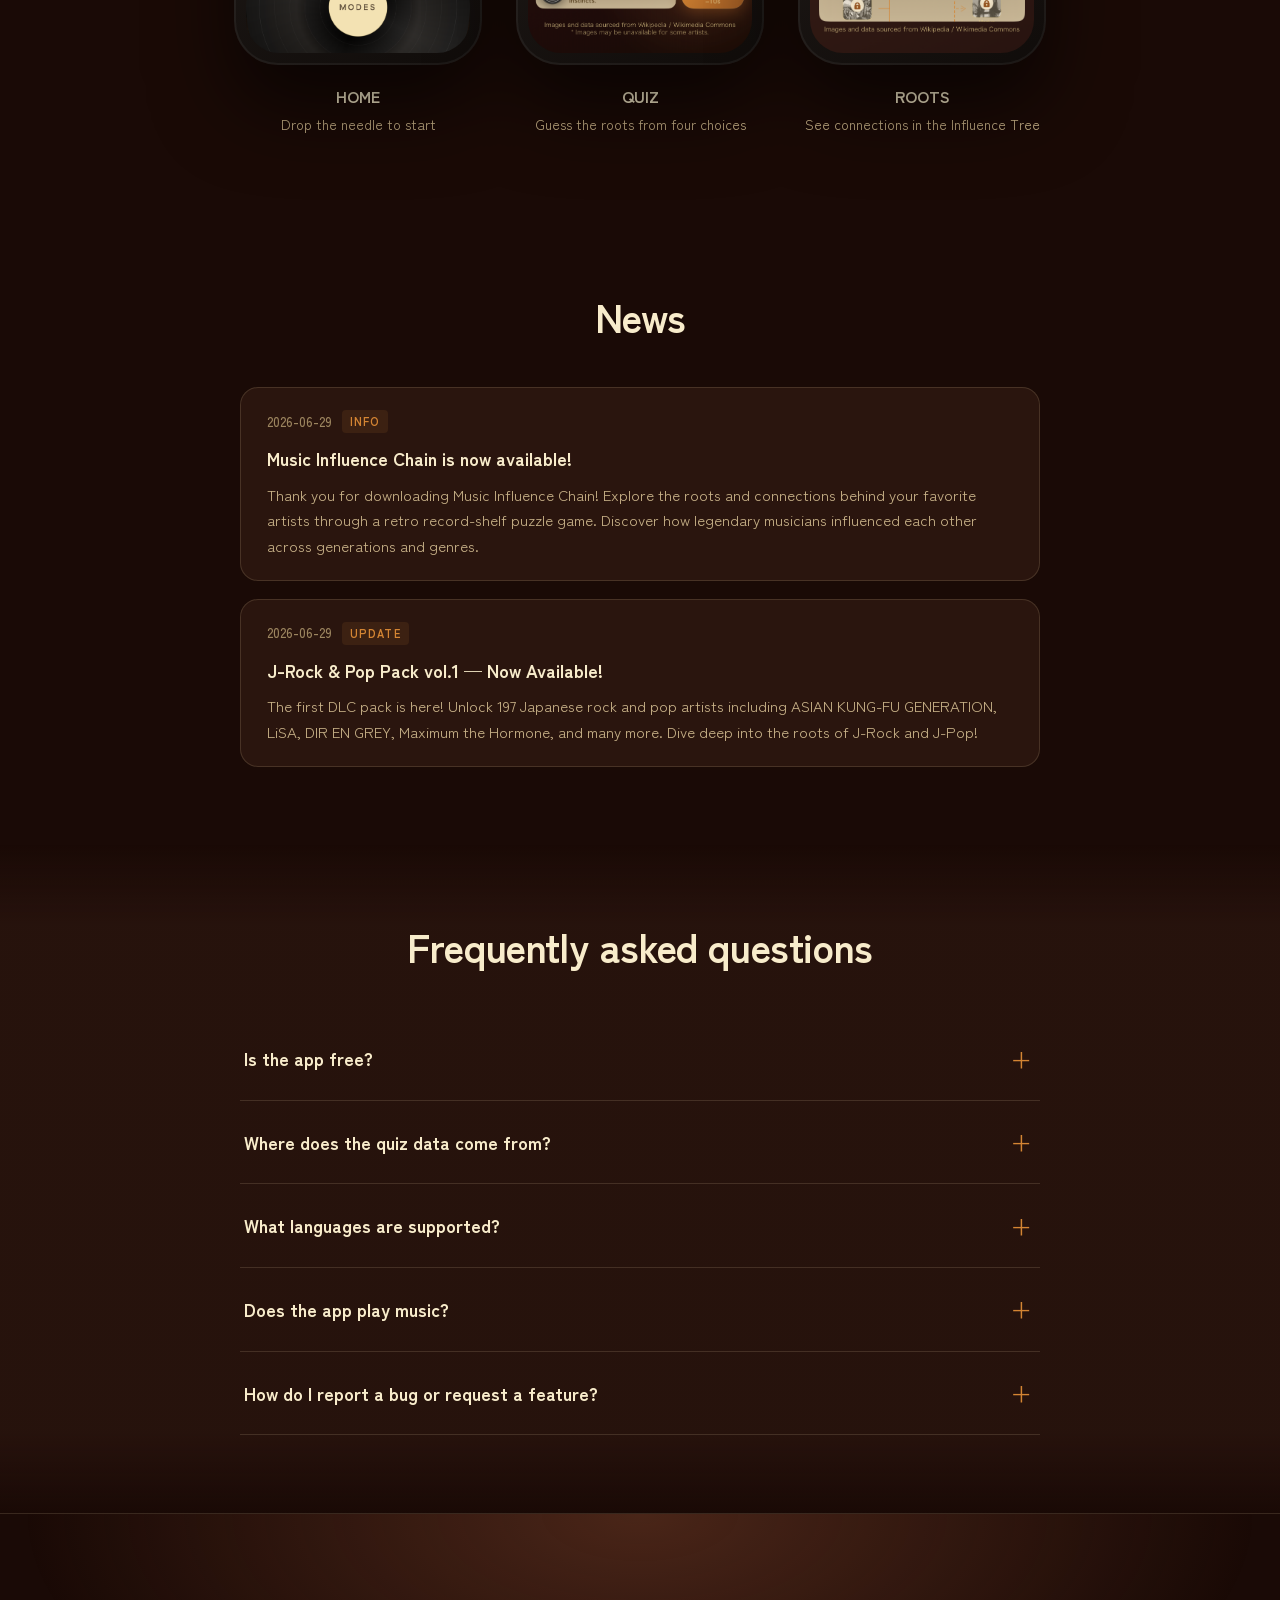
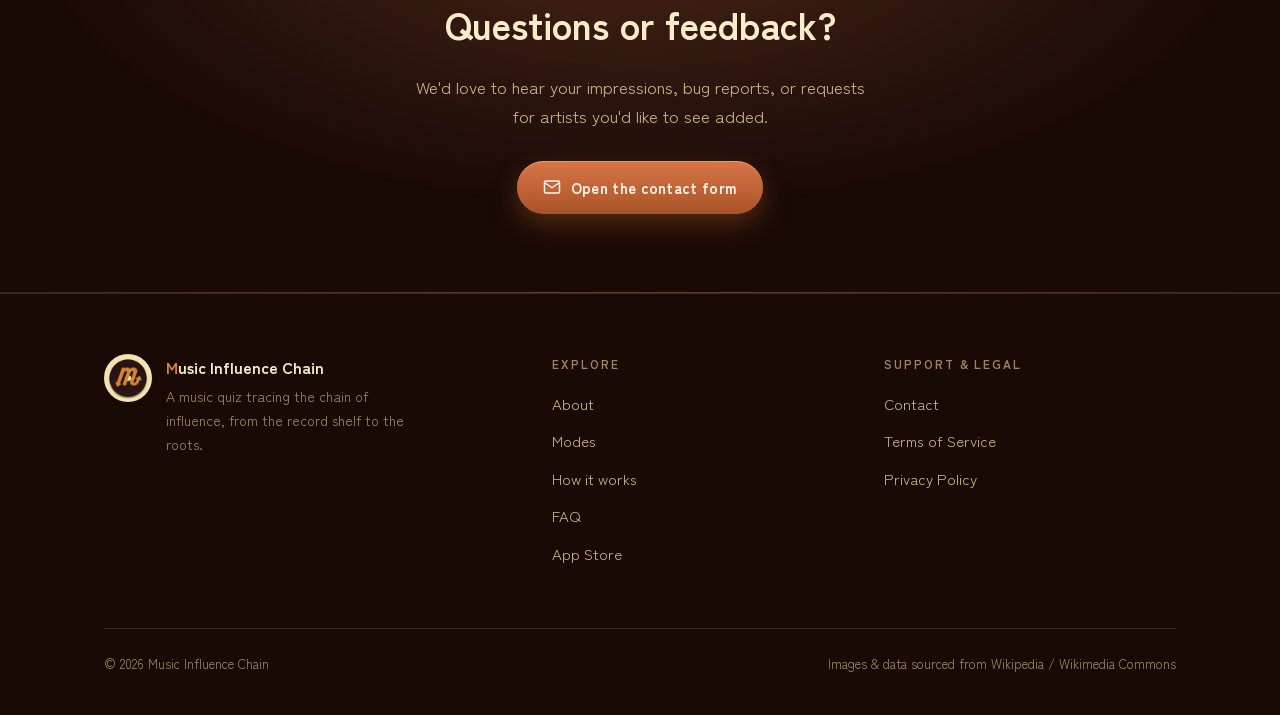
==== commit 50fd2655: "告知バナーのSVGアイコンを日の丸旗に変更 Co-Authored-By: Claude Opus 4.6 <noreply@anthropic.com>" ====
--- a/index.html
+++ b/index.html
@@ -91,7 +91,7 @@
   <section class="announcement-banner" id="announcements-banner">
     <div class="wrap">
       <a href="dlc-jrock-pop-v1.html" class="announcement-card dlc-card">
-        <span class="ann-badge"><svg width="48" height="48" viewBox="0 0 48 48" fill="none" xmlns="http://www.w3.org/2000/svg"><circle cx="24" cy="24" r="24" fill="#b8432f"/><circle cx="24" cy="24" r="10" fill="#fff" opacity=".9"/><rect x="10" y="32" width="4" height="12" rx="1" fill="#fff" transform="rotate(-12 10 32)"/><rect x="34" y="32" width="4" height="12" rx="1" fill="#fff" transform="rotate(12 34 32)"/><rect x="8" y="12" width="32" height="3" rx="1.5" fill="#fff" opacity=".7"/></svg></span>
+        <span class="ann-badge"><svg width="48" height="48" viewBox="0 0 48 48" fill="none" xmlns="http://www.w3.org/2000/svg"><rect x="6" y="8" width="3" height="34" rx="1.5" fill="#8b6914"/><rect x="9" y="8" width="30" height="22" rx="2" fill="#fff"/><circle cx="24" cy="19" r="7" fill="#bc002d"/></svg></span>
         <div class="ann-body">
           <p class="ann-title">
             <span class="lang-ja">J-Rock &amp; Pop Pack vol.1 配信開始！</span>
